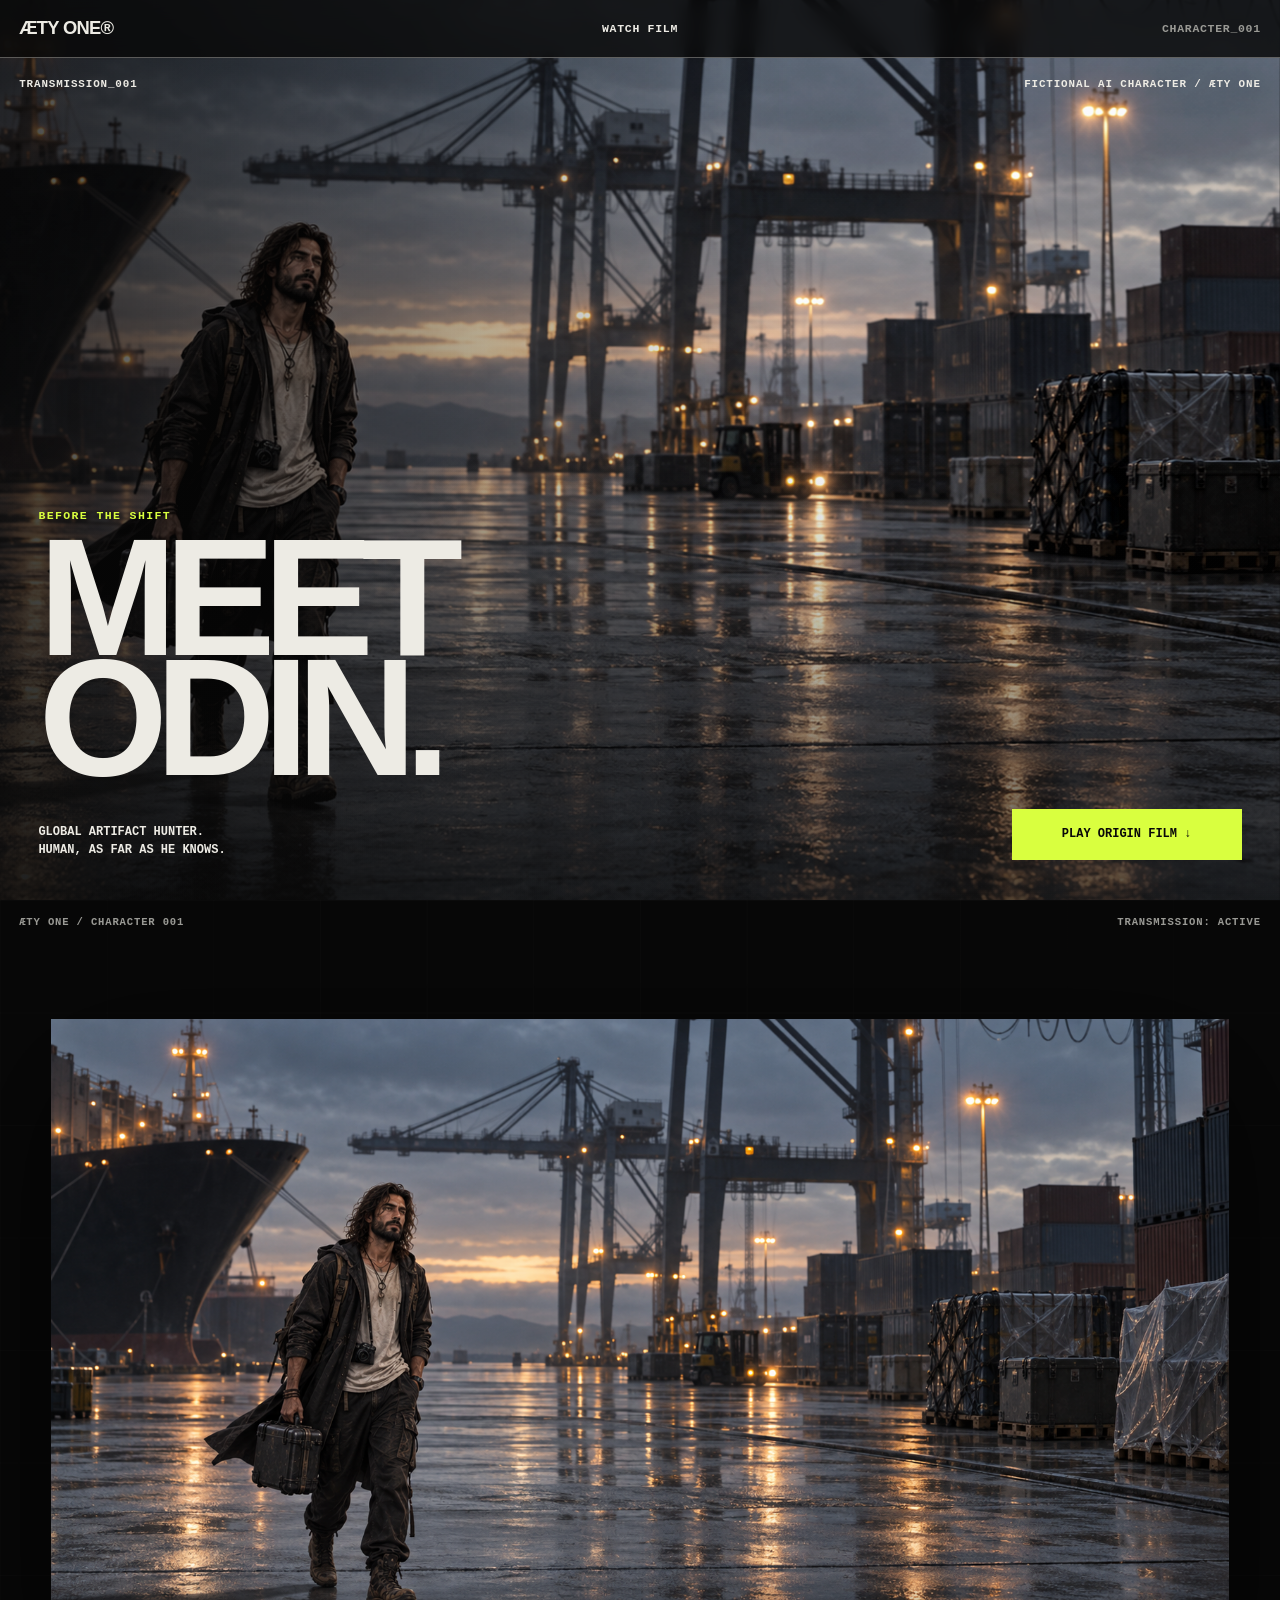
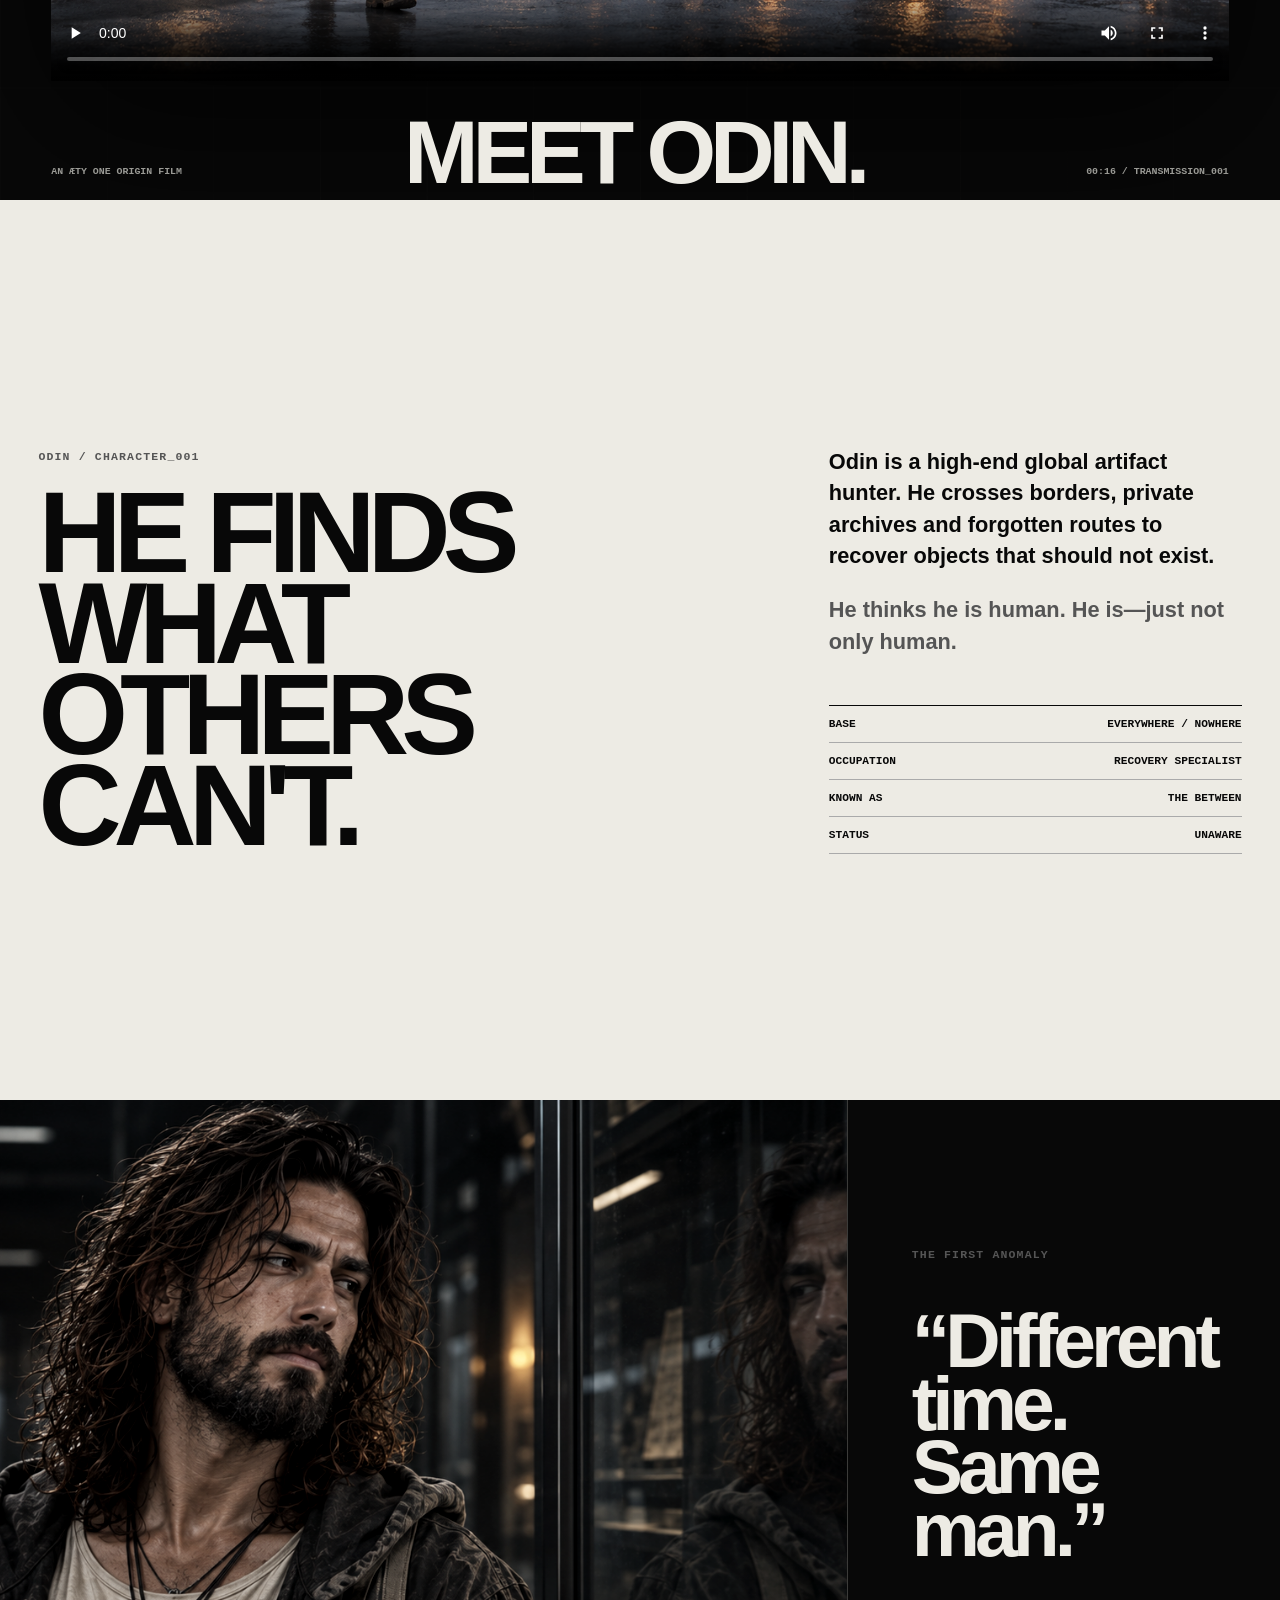
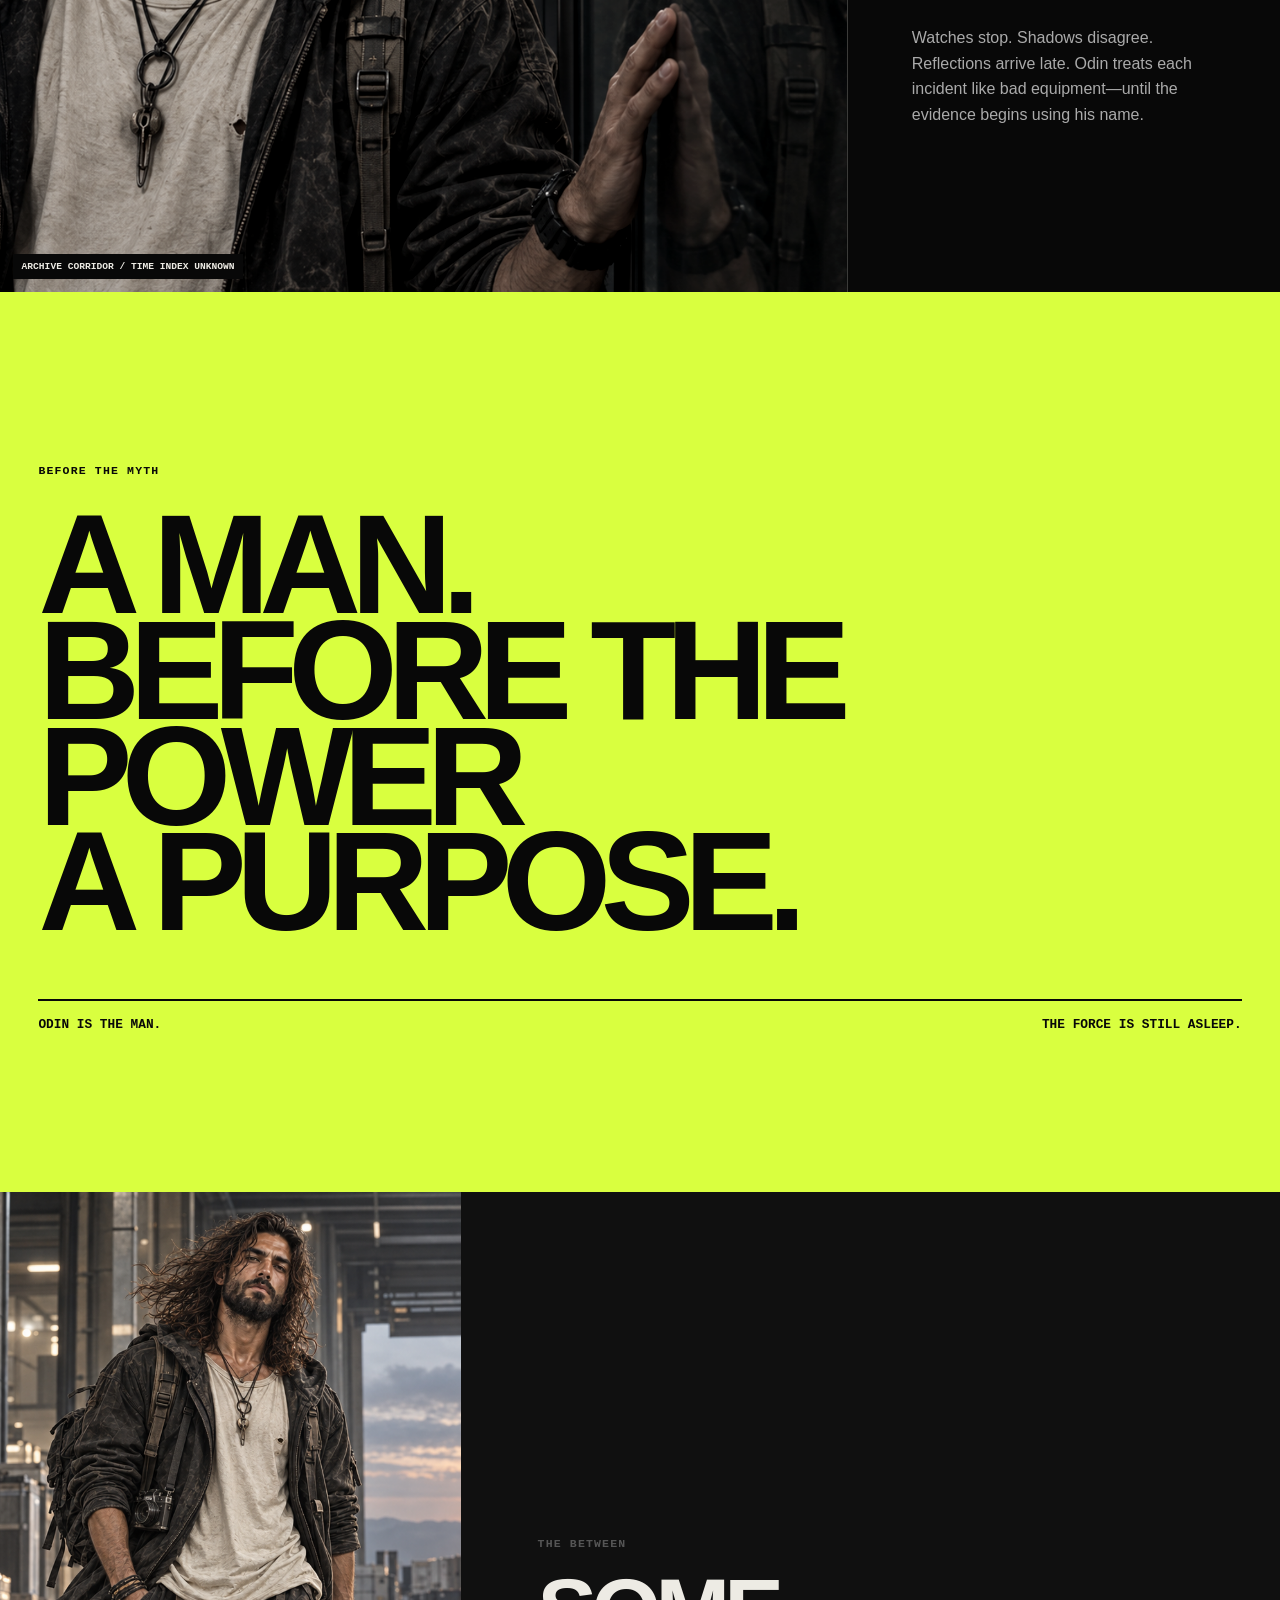
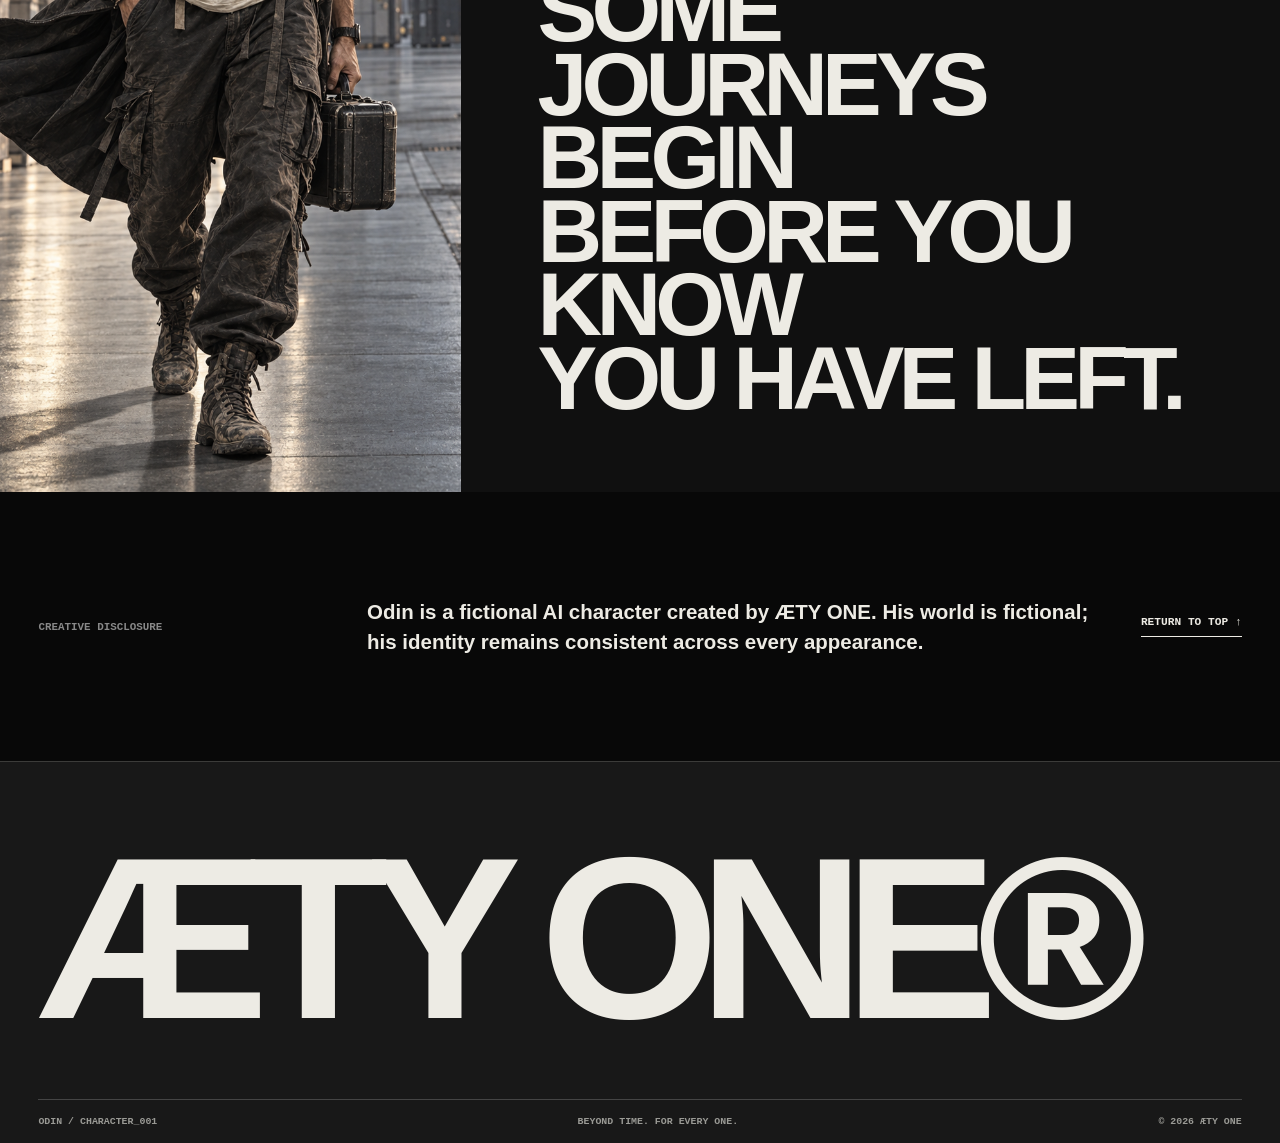
==== index.html @ 41b5fa23 "Launch standalone Meet Odin campaign" ====
<!doctype html>
<html lang="en">
  <head>
    <meta charset="UTF-8" />
    <meta name="viewport" content="width=device-width, initial-scale=1" />
    <meta name="theme-color" content="#080808" />
    <meta name="description" content="Meet Odin, the fictional AI character and global artifact hunter at the center of the ÆTY ONE universe." />
    <title>Meet Odin — ÆTY ONE</title>
    <link rel="icon" type="image/svg+xml" href="data:image/svg+xml,%3Csvg xmlns='http://www.w3.org/2000/svg' viewBox='0 0 64 64'%3E%3Crect width='64' height='64' fill='%23080808'/%3E%3Cpath d='M16 48 31 14l17 34h-7l-4-9H25l-3 9zm12-16h6l-3-8z' fill='%23d9ff3f'/%3E%3C/svg%3E" />
    <link rel="stylesheet" href="/styles.css" />
  </head>
  <body>
    <header class="nav">
      <a class="wordmark" href="#top">ÆTY ONE®</a>
      <a href="#film">WATCH FILM</a>
      <span>CHARACTER_001</span>
    </header>

    <main id="top">
      <section class="hero">
        <img src="/assets/meet-odin-port.png" alt="Odin crossing a rain-darkened international cargo port carrying an archival case" />
        <div class="shade"></div>
        <div class="hero-index"><span>TRANSMISSION_001</span><span>FICTIONAL AI CHARACTER / ÆTY ONE</span></div>
        <div class="hero-copy">
          <p>BEFORE THE SHIFT</p>
          <h1>MEET<br />ODIN.</h1>
          <div><span>GLOBAL ARTIFACT HUNTER.<br />HUMAN, AS FAR AS HE KNOWS.</span><a href="#film">PLAY ORIGIN FILM ↓</a></div>
        </div>
      </section>

      <section id="film" class="film">
        <div class="film-meta"><span>ÆTY ONE / CHARACTER 001</span><span>TRANSMISSION: ACTIVE</span></div>
        <video controls playsinline preload="metadata" poster="/assets/meet-odin-port.png" aria-label="Meet Odin — an ÆTY ONE origin film">
          <source src="/assets/meet-odin-film-v1.webm" type="video/webm" />
          Your browser does not support embedded video.
        </video>
        <div class="film-title"><p>AN ÆTY ONE ORIGIN FILM</p><h2>MEET ODIN.</h2><span>00:16 / TRANSMISSION_001</span></div>
      </section>

      <section class="intro pad">
        <div><p class="eyebrow">ODIN / CHARACTER_001</p><h2>HE FINDS<br />WHAT OTHERS<br />CAN'T.</h2></div>
        <div class="intro-copy">
          <p>Odin is a high-end global artifact hunter. He crosses borders, private archives and forgotten routes to recover objects that should not exist.</p>
          <p>He thinks he is human. He is—just not only human.</p>
          <dl>
            <div><dt>BASE</dt><dd>EVERYWHERE / NOWHERE</dd></div>
            <div><dt>OCCUPATION</dt><dd>RECOVERY SPECIALIST</dd></div>
            <div><dt>KNOWN AS</dt><dd>THE BETWEEN</dd></div>
            <div><dt>STATUS</dt><dd>UNAWARE</dd></div>
          </dl>
        </div>
      </section>

      <section class="split">
        <figure><img src="/assets/meet-odin-reflection.png" alt="Odin facing a reflection that appears fractionally out of sync" /><figcaption>ARCHIVE CORRIDOR / TIME INDEX UNKNOWN</figcaption></figure>
        <div class="split-copy"><p class="eyebrow">THE FIRST ANOMALY</p><blockquote>“Different time.<br />Same man.”</blockquote><p>Watches stop. Shadows disagree. Reflections arrive late. Odin treats each incident like bad equipment—until the evidence begins using his name.</p></div>
      </section>

      <section class="statement pad">
        <p>BEFORE THE MYTH</p>
        <h2>A MAN.<br />BEFORE THE POWER<br />A PURPOSE.</h2>
        <div><span>ODIN IS THE MAN.</span><span>THE FORCE IS STILL ASLEEP.</span></div>
      </section>

      <section class="portrait">
        <img src="/assets/odin-key-visual.png" alt="Odin walking through an archival terminal in a weathered technical outfit" />
        <div><p class="eyebrow">THE BETWEEN</p><h2>SOME JOURNEYS BEGIN<br />BEFORE YOU KNOW<br />YOU HAVE LEFT.</h2></div>
      </section>

      <section class="disclosure pad"><span>CREATIVE DISCLOSURE</span><p>Odin is a fictional AI character created by ÆTY ONE. His world is fictional; his identity remains consistent across every appearance.</p><a href="#top">RETURN TO TOP ↑</a></section>
    </main>

    <footer class="pad"><h2>ÆTY ONE®</h2><div><span>ODIN / CHARACTER_001</span><span>BEYOND TIME. FOR EVERY ONE.</span><span>© 2026 ÆTY ONE</span></div></footer>
  </body>
</html>
---- styles.css ----
:root { color-scheme: dark; --black:#080808; --white:#edebe4; --lime:#d9ff3f; --line:#3b3b39; --muted:#9a9a95; }
* { box-sizing:border-box; }
html { scroll-behavior:smooth; background:var(--black); }
body { margin:0; background:var(--black); color:var(--white); font-family:Arial,Helvetica,sans-serif; overflow-x:hidden; }
a { color:inherit; text-decoration:none; }
img, video { display:block; }
::selection { background:var(--lime); color:var(--black); }
.pad { padding-left:clamp(1rem,3vw,3rem); padding-right:clamp(1rem,3vw,3rem); }
.nav { position:fixed; z-index:20; top:0; left:0; right:0; height:58px; display:grid; grid-template-columns:1fr auto 1fr; align-items:center; padding:0 1.2rem; border-bottom:1px solid rgba(237,235,228,.35); background:rgba(8,8,8,.82); backdrop-filter:blur(10px); font:700 .72rem/1 monospace; letter-spacing:.06em; }
.nav .wordmark { font:900 1.15rem/1 Arial Narrow,Arial,sans-serif; letter-spacing:-.04em; }
.nav span { justify-self:end; color:var(--muted); }
.hero { position:relative; height:100svh; min-height:680px; overflow:hidden; background:#111; }
.hero > img { width:100%; height:100%; object-fit:cover; filter:saturate(.72) contrast(1.08); animation:reveal 1.1s cubic-bezier(.2,.7,.2,1) both; }
.shade { position:absolute; inset:0; background:linear-gradient(90deg,rgba(8,8,8,.74),rgba(8,8,8,.02) 62%),linear-gradient(0deg,rgba(8,8,8,.67),transparent 50%); }
.hero-index { position:absolute; top:78px; left:1.2rem; right:1.2rem; display:flex; justify-content:space-between; font:700 .68rem monospace; letter-spacing:.08em; }
.hero-copy { position:absolute; left:clamp(1rem,3vw,3rem); right:clamp(1rem,3vw,3rem); bottom:2.5rem; }
.hero-copy > p { margin:0 0 1rem; color:var(--lime); font:800 .72rem monospace; letter-spacing:.12em; }
.hero h1 { margin:0; font:900 clamp(5rem,13vw,13rem)/.72 Arial Narrow,Impact,sans-serif; letter-spacing:-.075em; }
.hero-copy > div { display:flex; justify-content:space-between; align-items:end; margin-top:2rem; font:700 .75rem/1.55 monospace; }
.hero-copy a { min-width:230px; padding:1rem; background:var(--lime); color:var(--black); text-align:center; }
.film { position:relative; min-height:100svh; display:grid; place-items:center; padding:clamp(4rem,8vw,8rem) clamp(1rem,4vw,4rem); overflow:hidden; }
.film:before { content:''; position:absolute; inset:0; opacity:.18; background-image:linear-gradient(rgba(237,235,228,.1) 1px,transparent 1px),linear-gradient(90deg,rgba(237,235,228,.08) 1px,transparent 1px); background-size:8.333% 12.5%; }
.film video { position:relative; z-index:1; width:min(100%,1500px); aspect-ratio:16/9; object-fit:cover; background:#111; box-shadow:0 2.5rem 9rem rgba(0,0,0,.74); }
.film-meta { position:absolute; z-index:2; top:1rem; left:1.2rem; right:1.2rem; display:flex; justify-content:space-between; color:var(--muted); font:700 .66rem monospace; letter-spacing:.08em; }
.film-title { position:absolute; z-index:2; left:clamp(1rem,4vw,4rem); right:clamp(1rem,4vw,4rem); bottom:1rem; display:grid; grid-template-columns:auto 1fr auto; align-items:end; pointer-events:none; }
.film-title p,.film-title span { margin:0 0 .45rem; color:var(--muted); font:700 .62rem monospace; }
.film-title h2 { margin:0; justify-self:center; font:900 clamp(3rem,7vw,8rem)/.72 Arial Narrow,Impact,sans-serif; letter-spacing:-.07em; }
.eyebrow { margin:0 0 1.5rem; color:#555; font:700 .72rem monospace; letter-spacing:.1em; }
.intro { min-height:100svh; display:grid; grid-template-columns:1.25fr .75fr; gap:clamp(3rem,8vw,9rem); align-items:center; padding-top:7rem; padding-bottom:7rem; background:var(--white); color:var(--black); }
.intro h2 { margin:0; font:900 clamp(4rem,9vw,10rem)/.79 Arial Narrow,Impact,sans-serif; letter-spacing:-.07em; }
.intro-copy > p { margin:0 0 1.4rem; font:700 clamp(1.1rem,1.7vw,1.55rem)/1.45 Arial,sans-serif; }
.intro-copy > p:nth-child(2) { color:#555; }
.intro dl { margin:3rem 0 0; border-top:1px solid var(--black); }
.intro dl div { display:grid; grid-template-columns:.7fr 1fr; padding:.75rem 0; border-bottom:1px solid #aaa; font:700 .7rem monospace; }
.intro dd { margin:0; text-align:right; }
.split { min-height:88svh; display:grid; grid-template-columns:1.45fr .55fr; }
.split figure { position:relative; min-height:680px; margin:0; overflow:hidden; }
.split img { width:100%; height:100%; object-fit:cover; filter:saturate(.68) contrast(1.08); }
.split figcaption { position:absolute; left:.8rem; bottom:.8rem; padding:.45rem .55rem; background:var(--black); font:700 .6rem monospace; }
.split-copy { display:flex; flex-direction:column; justify-content:center; padding:clamp(2rem,5vw,5rem); border-left:1px solid var(--line); }
.split-copy blockquote { margin:1.5rem 0 3rem; font:900 clamp(3.5rem,6vw,7rem)/.82 Arial Narrow,Impact,sans-serif; letter-spacing:-.065em; }
.split-copy > p:last-child { max-width:28rem; color:#aaa; font-size:1rem; line-height:1.6; }
.statement { min-height:100svh; display:flex; flex-direction:column; justify-content:center; padding-top:6rem; padding-bottom:6rem; background:var(--lime); color:var(--black); }
.statement > p { font:800 .72rem monospace; letter-spacing:.1em; }
.statement h2 { margin:1.5rem 0 4rem; font:900 clamp(4.5rem,11vw,12rem)/.75 Arial Narrow,Impact,sans-serif; letter-spacing:-.075em; }
.statement > div { display:flex; justify-content:space-between; padding-top:1rem; border-top:2px solid var(--black); font:800 .8rem monospace; }
.portrait { position:relative; min-height:100svh; display:grid; grid-template-columns:.72fr 1.28fr; overflow:hidden; background:#101010; }
.portrait img { width:100%; height:100svh; object-fit:cover; object-position:center top; }
.portrait > div { align-self:end; padding:clamp(2rem,6vw,7rem); }
.portrait h2 { margin:0; font:900 clamp(3rem,7vw,8rem)/.82 Arial Narrow,Impact,sans-serif; letter-spacing:-.065em; }
.disclosure { min-height:270px; display:grid; grid-template-columns:.6fr 1.5fr auto; gap:2rem; align-items:center; border-bottom:1px solid var(--line); }
.disclosure > span { color:#888; font:700 .68rem monospace; }
.disclosure p { max-width:48rem; font:700 clamp(1rem,1.6vw,1.35rem)/1.45 Arial,sans-serif; }
.disclosure a { padding-bottom:.45rem; border-bottom:1px solid var(--white); font:700 .7rem monospace; }
footer { padding-top:6rem; background:#181818; }
footer h2 { margin:0 0 5rem; font:900 clamp(5rem,18vw,19rem)/.7 Arial Narrow,Impact,sans-serif; letter-spacing:-.09em; }
footer > div { display:flex; justify-content:space-between; padding:1rem 0; border-top:1px solid #444; color:var(--muted); font:600 .62rem monospace; }
@keyframes reveal { from { opacity:0; transform:scale(1.04); filter:grayscale(1) contrast(1.3); } }
@media (max-width:820px) {
  .nav { grid-template-columns:1fr auto; }
  .nav > span { display:none; }
  .hero > img { object-position:36% center; }
  .hero-index span:last-child { display:none; }
  .hero h1 { font-size:22vw; }
  .hero-copy > div { display:grid; gap:1.5rem; }
  .hero-copy a { width:100%; }
  .film { min-height:auto; padding:4rem 0 6rem; }
  .film video { width:100%; }
  .film-title { bottom:1.2rem; grid-template-columns:1fr auto; }
  .film-title p { display:none; }
  .film-title h2 { justify-self:start; font-size:12vw; }
  .intro { grid-template-columns:1fr; gap:4rem; min-height:auto; }
  .intro h2 { font-size:17vw; }
  .split { grid-template-columns:1fr; }
  .split figure { min-height:58svh; }
  .split img { object-position:58% center; }
  .split-copy { min-height:72svh; border-left:0; border-top:1px solid var(--line); }
  .split-copy blockquote { font-size:15vw; }
  .statement { min-height:86svh; }
  .statement h2 { font-size:17vw; }
  .statement > div { display:grid; gap:.8rem; }
  .portrait { grid-template-columns:1fr; }
  .portrait img { height:72svh; }
  .portrait > div { min-height:58svh; display:flex; flex-direction:column; justify-content:center; }
  .portrait h2 { font-size:14vw; }
  .disclosure { grid-template-columns:1fr; gap:1rem; padding-top:4rem; padding-bottom:4rem; }
  footer h2 { font-size:25vw; }
  footer > div { display:grid; gap:.6rem; }
}
@media (prefers-reduced-motion:reduce) { html { scroll-behavior:auto; } * { animation-duration:.01ms!important; } }
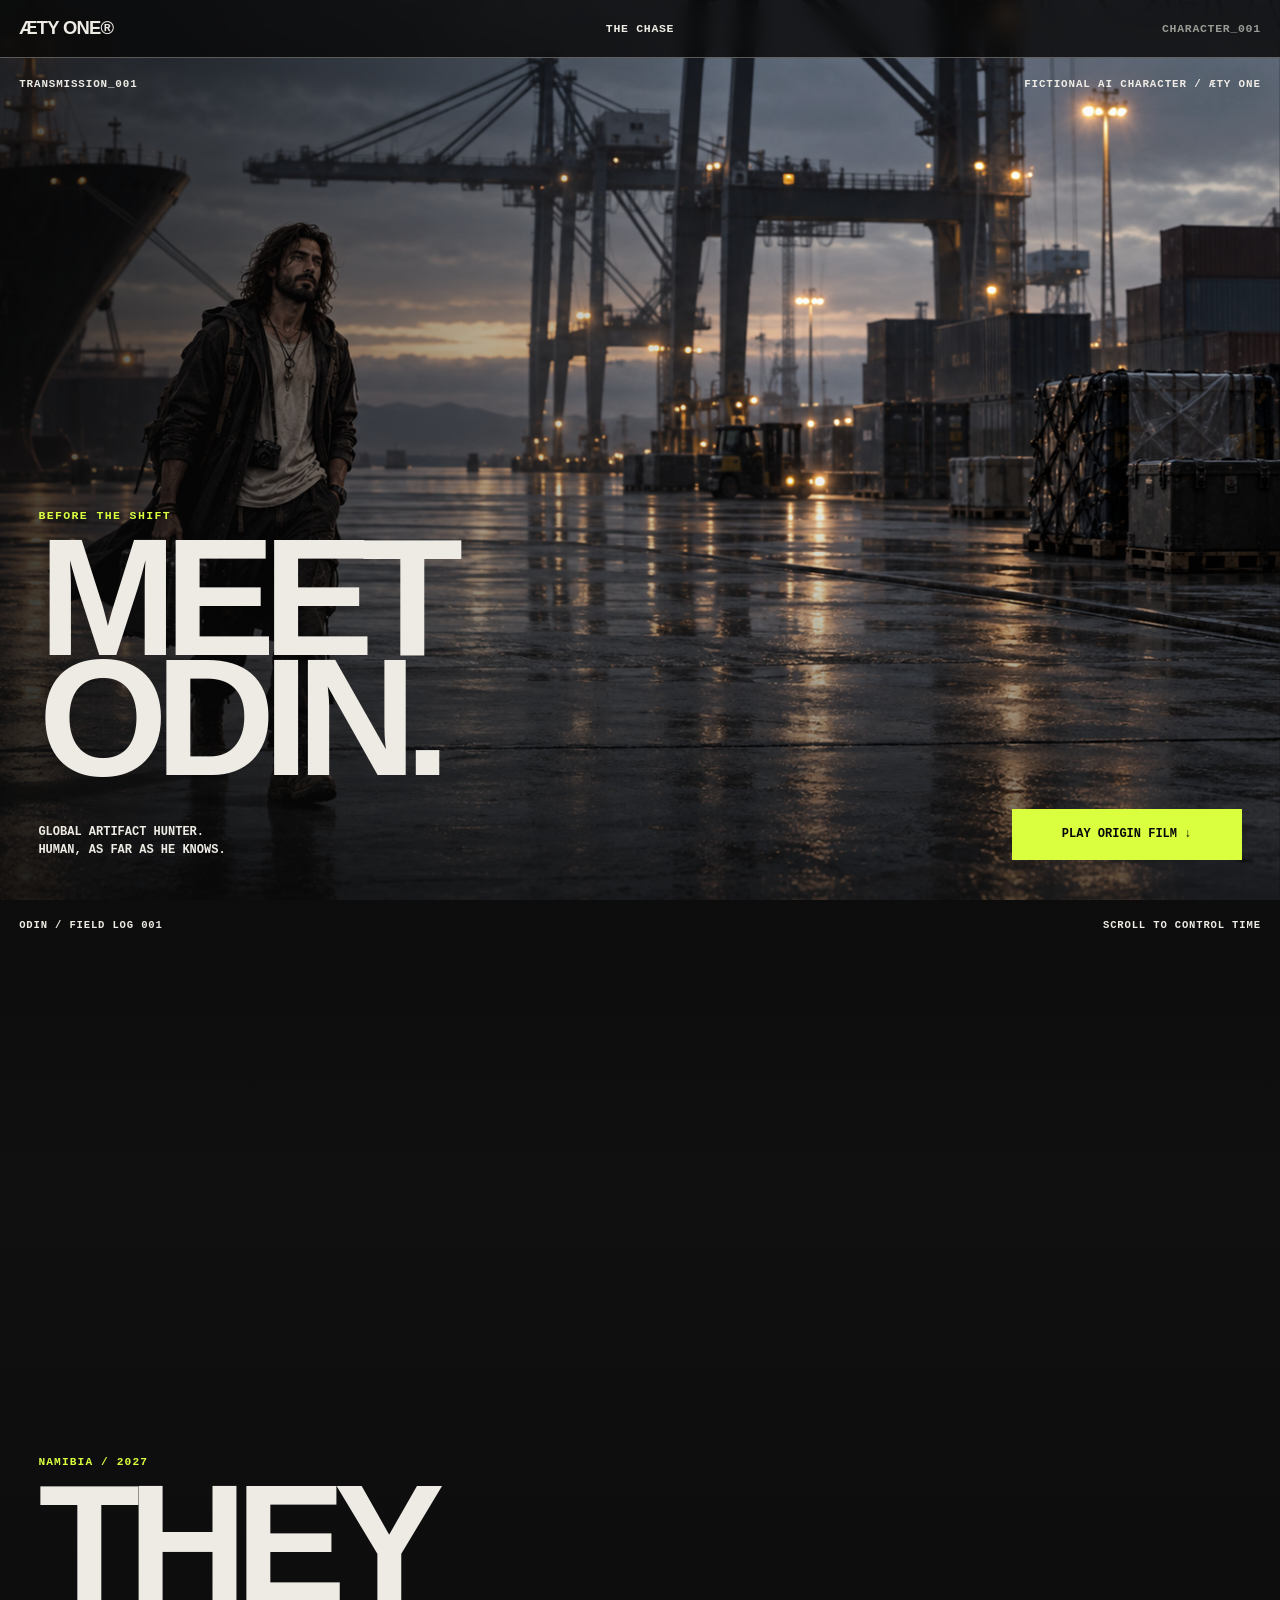
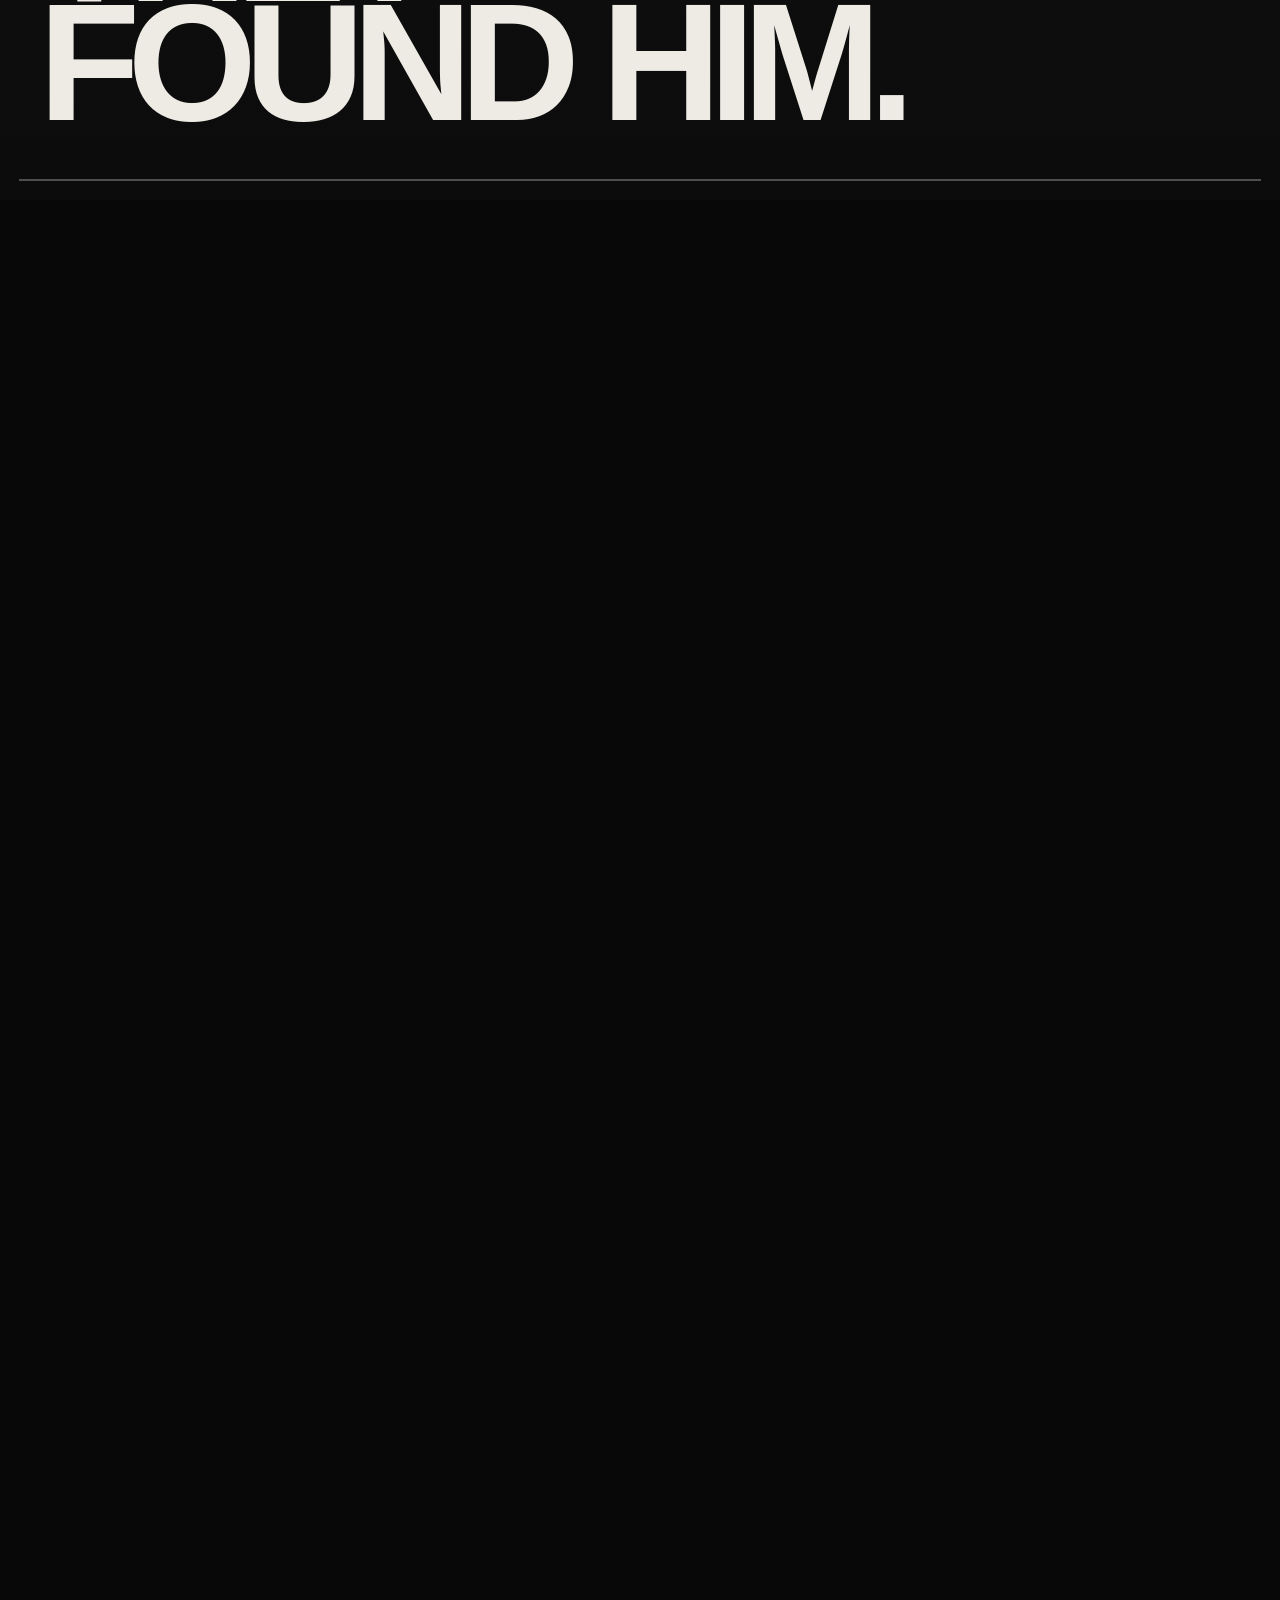
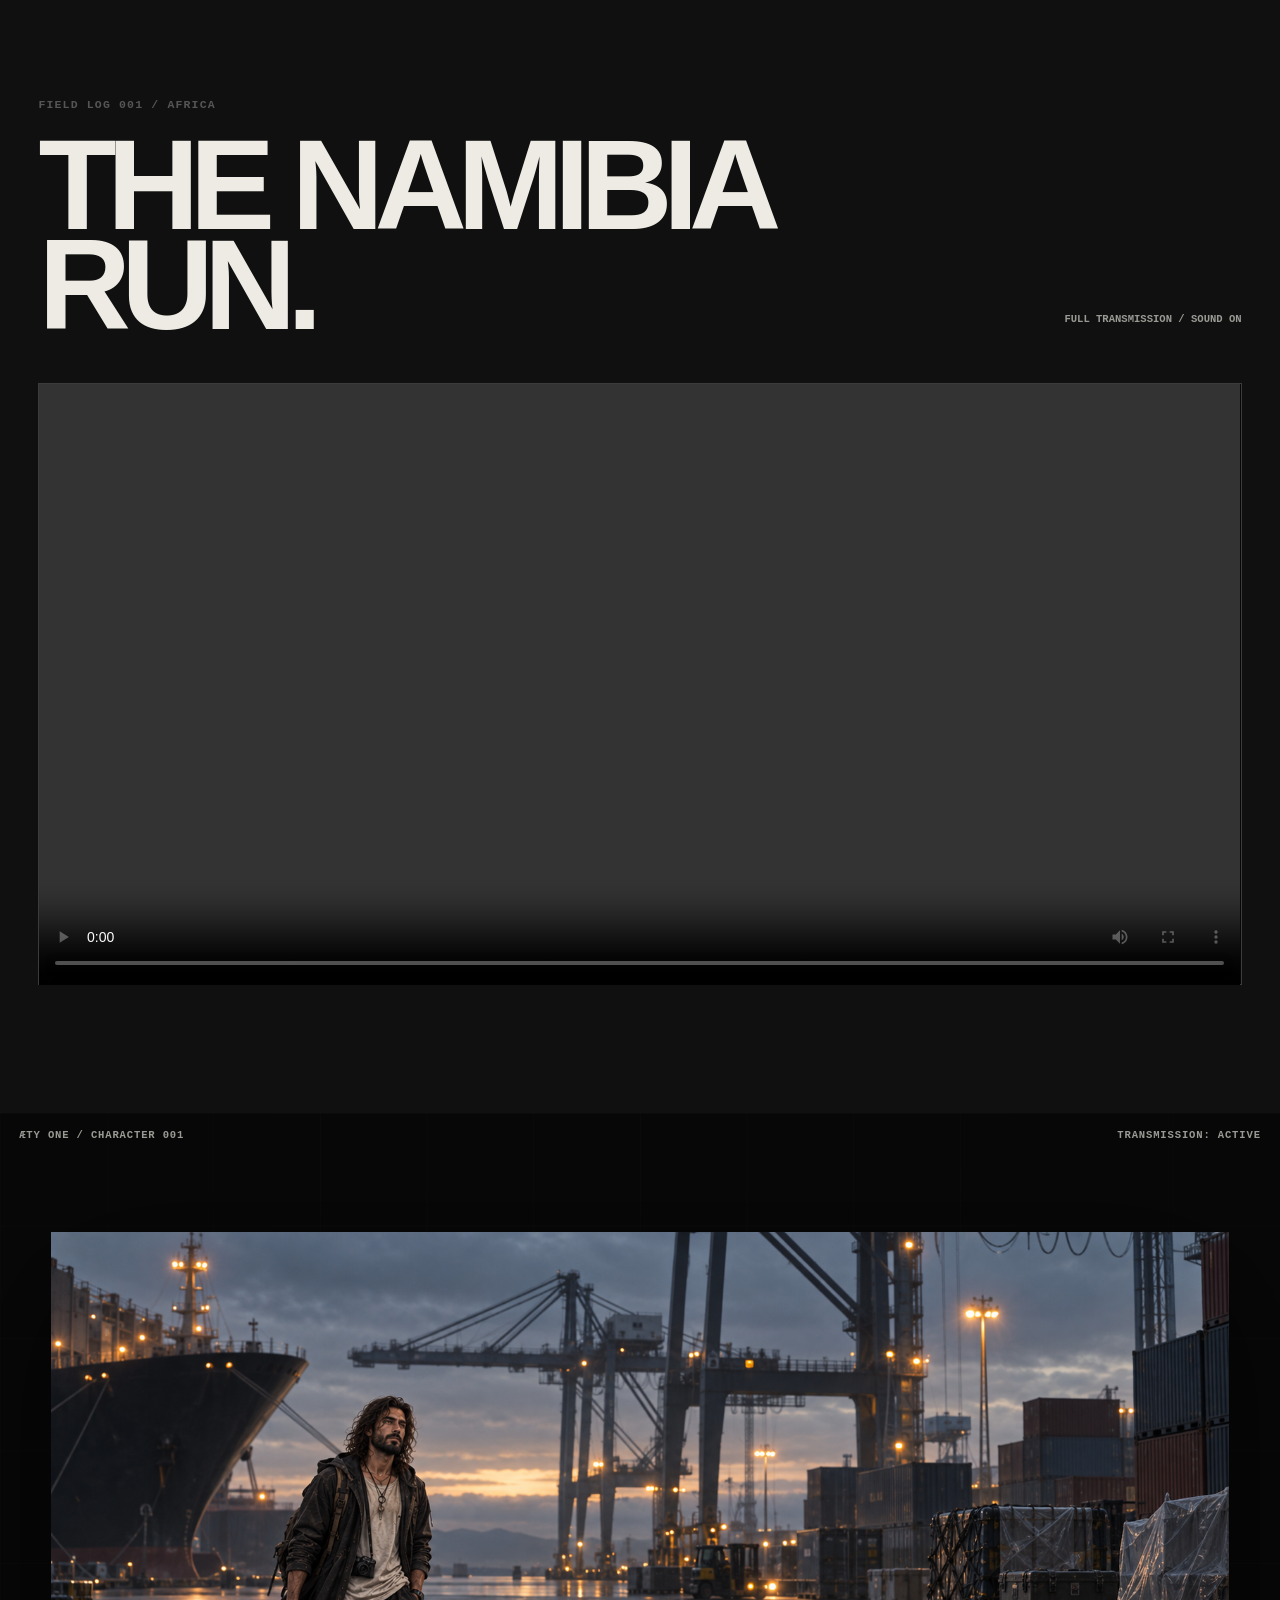
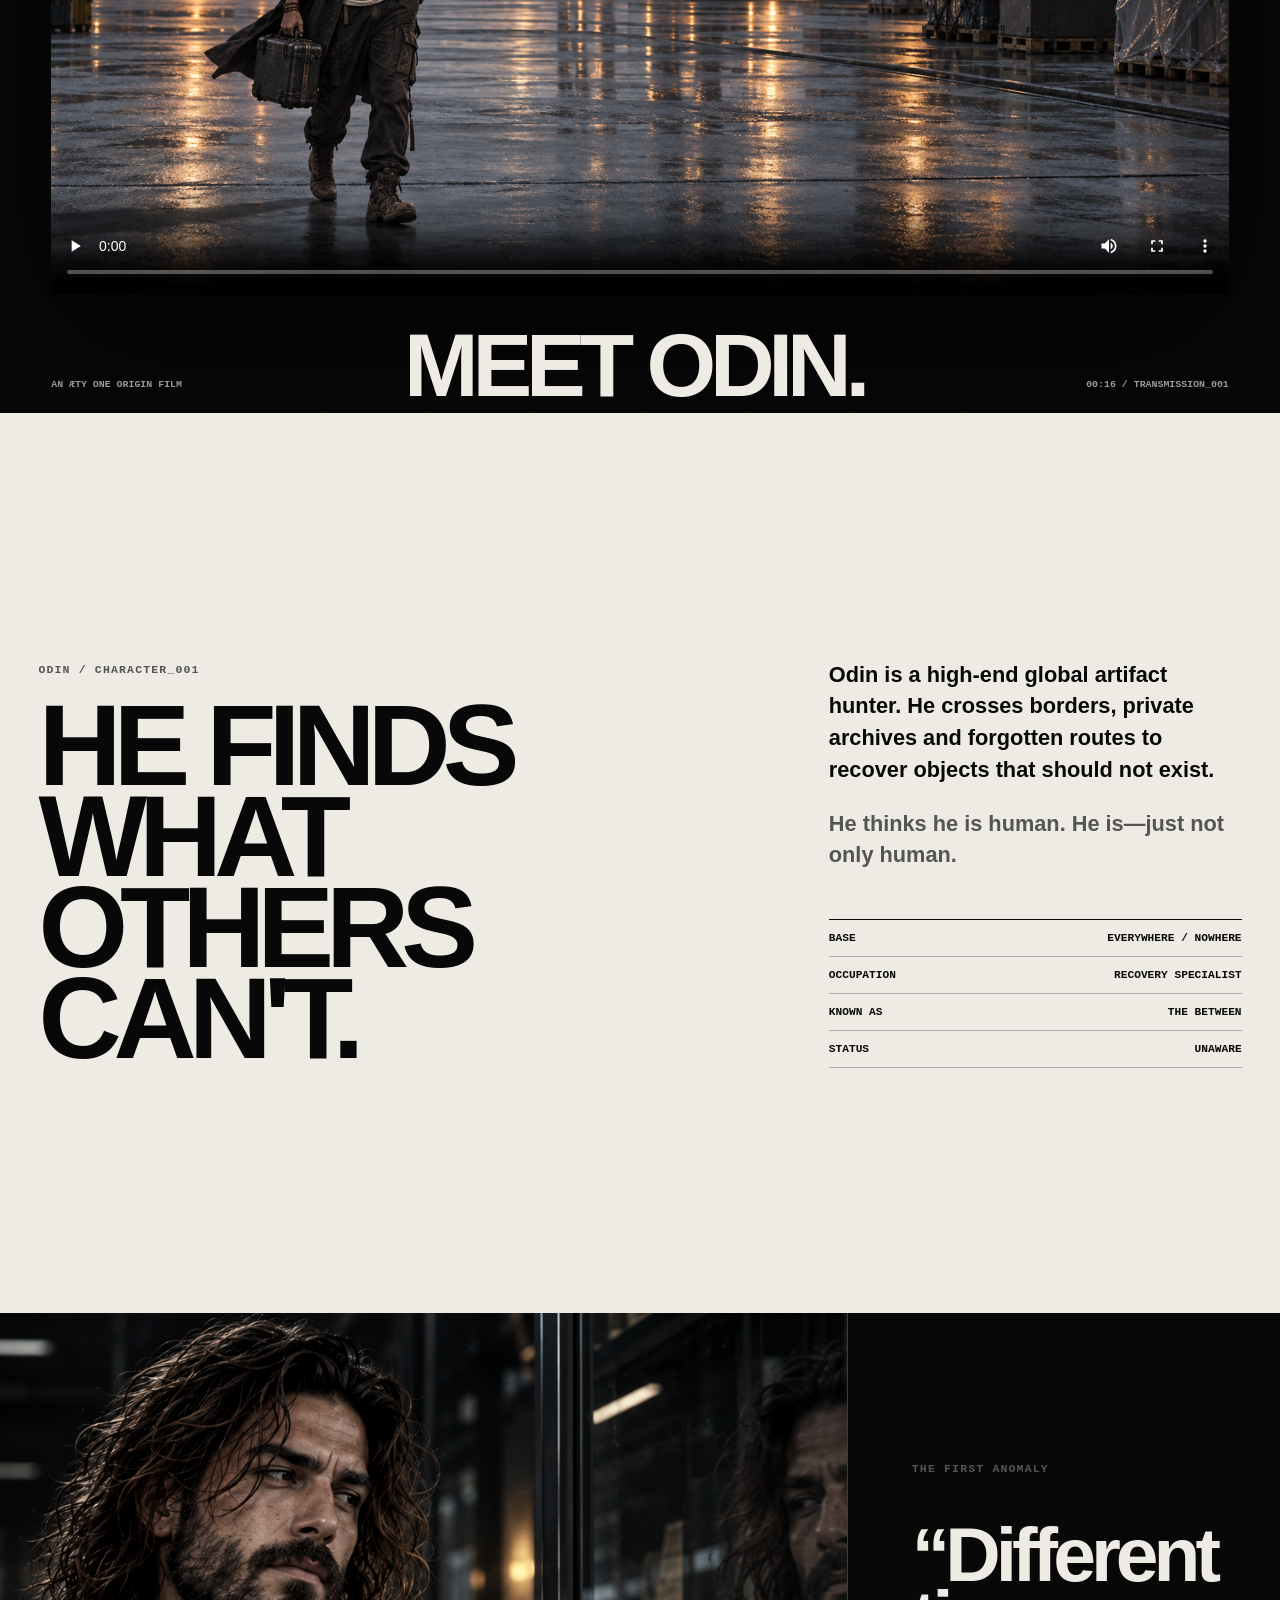
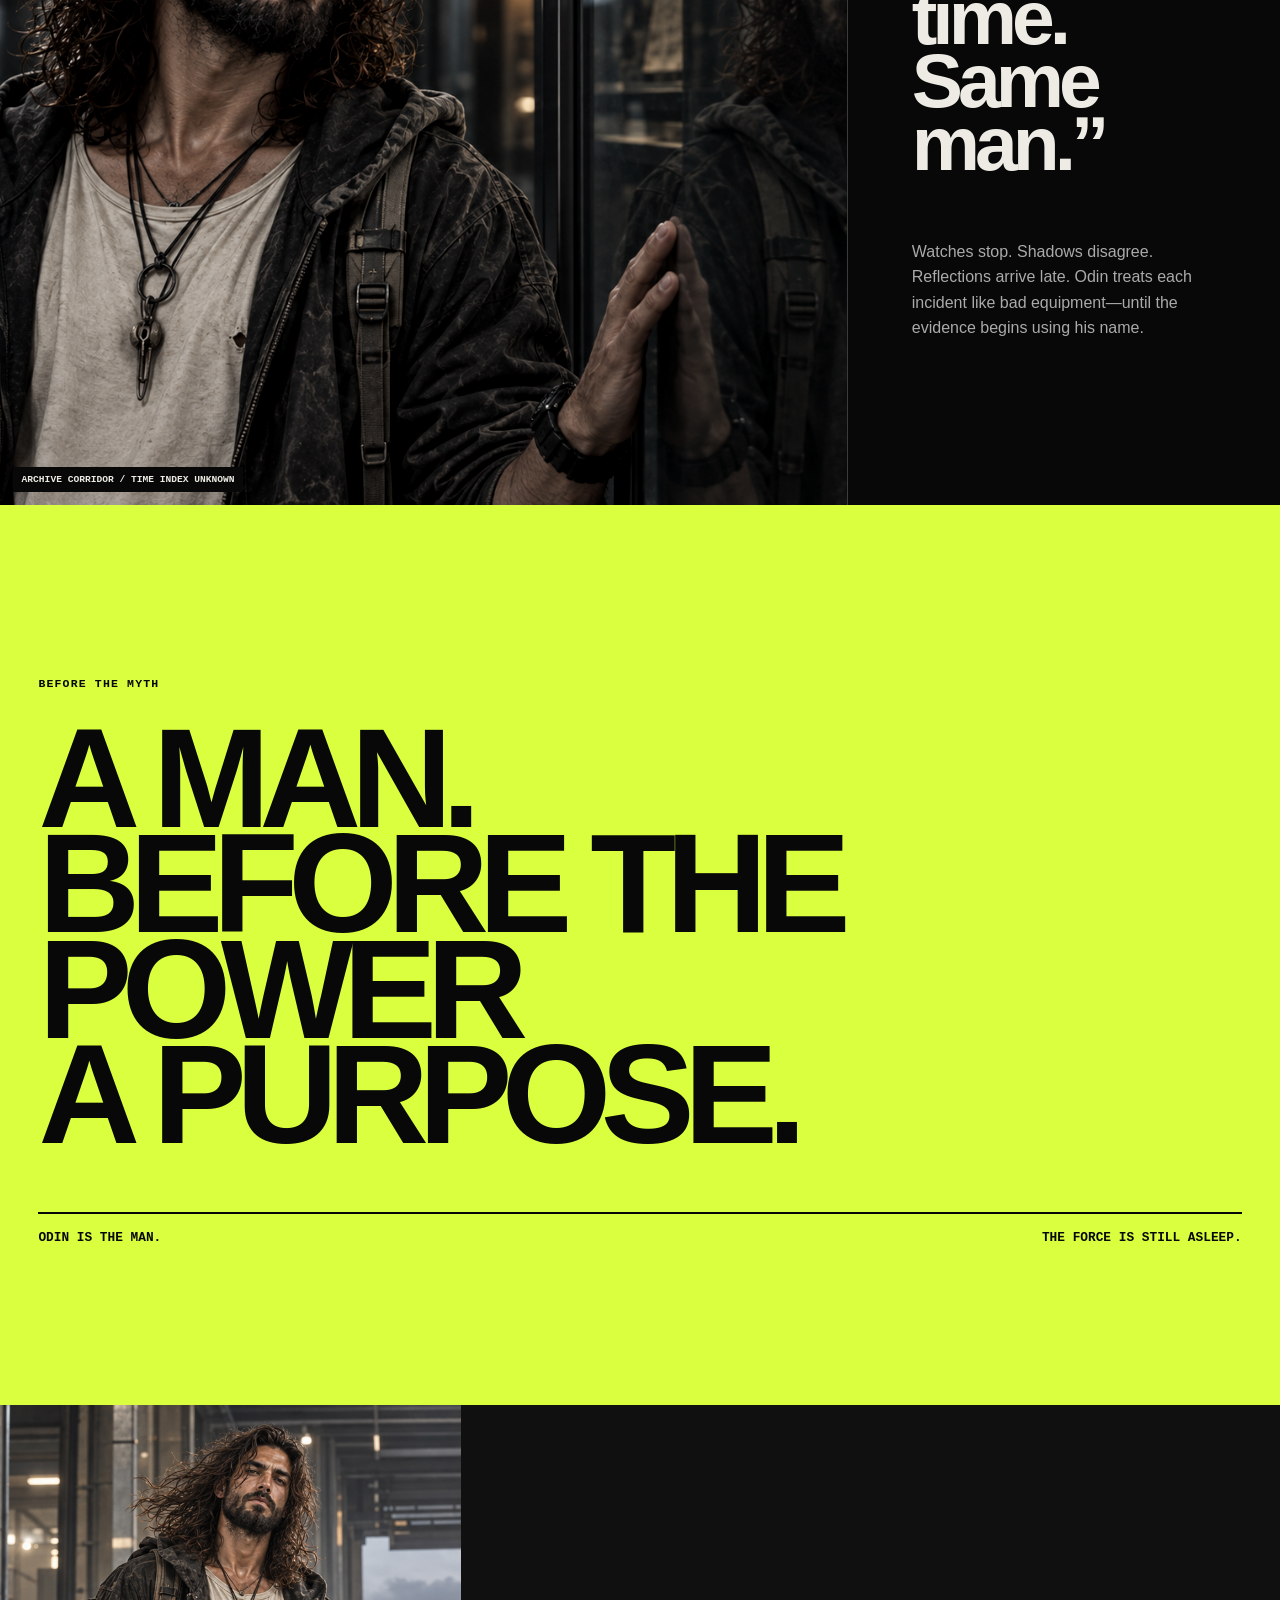
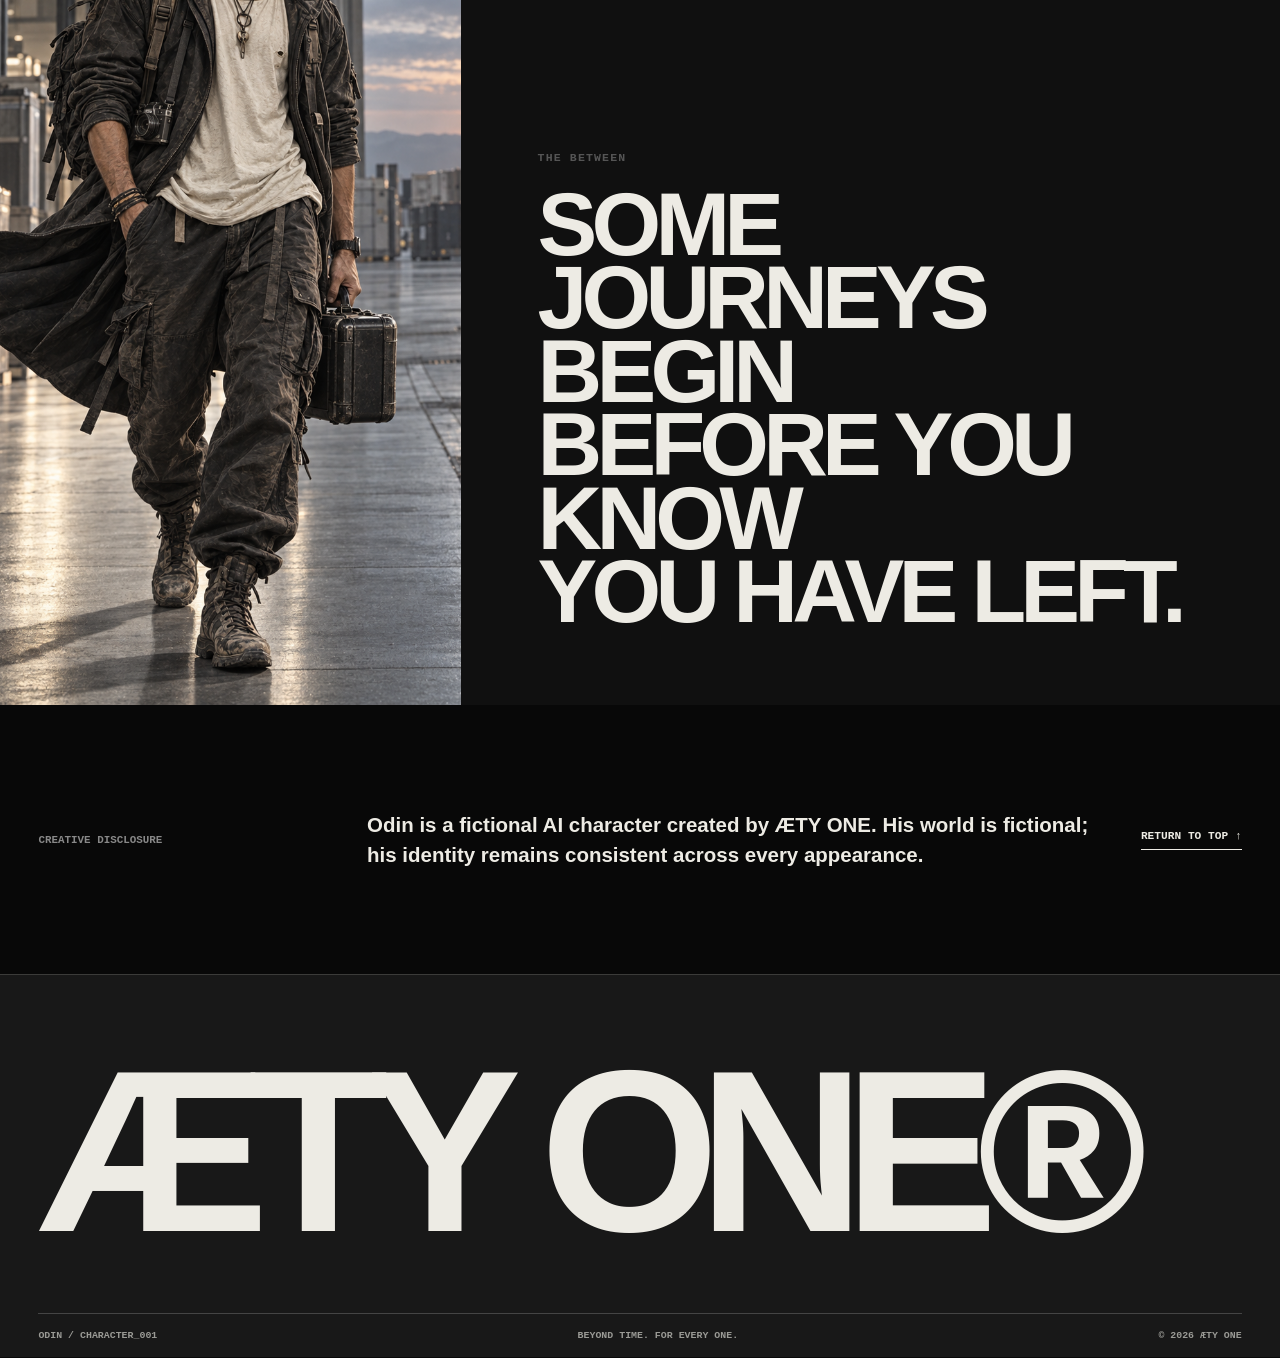
==== commit 5a165ba2: "Add scroll-driven Odin chase film" ====
--- a/index.html
+++ b/index.html
@@ -8,11 +8,12 @@
     <title>Meet Odin — ÆTY ONE</title>
     <link rel="icon" type="image/svg+xml" href="data:image/svg+xml,%3Csvg xmlns='http://www.w3.org/2000/svg' viewBox='0 0 64 64'%3E%3Crect width='64' height='64' fill='%23080808'/%3E%3Cpath d='M16 48 31 14l17 34h-7l-4-9H25l-3 9zm12-16h6l-3-8z' fill='%23d9ff3f'/%3E%3C/svg%3E" />
     <link rel="stylesheet" href="/styles.css" />
+    <script src="/script.js" defer></script>
   </head>
   <body>
     <header class="nav">
       <a class="wordmark" href="#top">ÆTY ONE®</a>
-      <a href="#film">WATCH FILM</a>
+      <a href="#chase">THE CHASE</a>
       <span>CHARACTER_001</span>
     </header>
 
@@ -26,6 +27,29 @@
           <h1>MEET<br />ODIN.</h1>
           <div><span>GLOBAL ARTIFACT HUNTER.<br />HUMAN, AS FAR AS HE KNOWS.</span><a href="#film">PLAY ORIGIN FILM ↓</a></div>
         </div>
+      </section>
+
+      <section id="chase" class="scroll-cinema" aria-label="Scroll-controlled preview of The Namibia Run">
+        <div class="scroll-cinema-sticky" data-phase="0">
+          <video id="scroll-film" muted playsinline preload="auto" aria-hidden="true">
+            <source src="/assets/odin-africa-chase.mp4" type="video/mp4" />
+          </video>
+          <div class="scroll-cinema-shade"></div>
+          <div class="scroll-cinema-top"><span>ODIN / FIELD LOG 001</span><span>SCROLL TO CONTROL TIME</span></div>
+          <div class="scroll-moment moment-0"><small>NAMIBIA / 2027</small><strong>THEY<br />FOUND HIM.</strong></div>
+          <div class="scroll-moment moment-1"><small>OBJECT: UNKNOWN</small><strong>WRONG<br />MAN.</strong></div>
+          <div class="scroll-moment moment-2"><small>VELOCITY: RISING</small><strong>WRONG<br />TIME.</strong></div>
+          <div class="scroll-moment moment-3"><small>TRANSMISSION 002</small><strong>ODIN.</strong></div>
+          <div class="scroll-progress"><i></i></div>
+        </div>
+      </section>
+
+      <section class="chase-player pad">
+        <header><div><p class="eyebrow">FIELD LOG 001 / AFRICA</p><h2>THE NAMIBIA RUN.</h2></div><span>FULL TRANSMISSION / SOUND ON</span></header>
+        <video controls playsinline preload="metadata" aria-label="Odin — The Namibia Run">
+          <source src="/assets/odin-africa-chase.mp4" type="video/mp4" />
+          Your browser does not support embedded video.
+        </video>
       </section>
 
       <section id="film" class="film">
--- a/styles.css
+++ b/styles.css
@@ -18,6 +18,22 @@
 .hero h1 { margin:0; font:900 clamp(5rem,13vw,13rem)/.72 Arial Narrow,Impact,sans-serif; letter-spacing:-.075em; }
 .hero-copy > div { display:flex; justify-content:space-between; align-items:end; margin-top:2rem; font:700 .75rem/1.55 monospace; }
 .hero-copy a { min-width:230px; padding:1rem; background:var(--lime); color:var(--black); text-align:center; }
+.scroll-cinema { position:relative; height:430vh; background:#080808; }
+.scroll-cinema-sticky { position:sticky; top:0; height:100svh; overflow:hidden; background:#101010; }
+.scroll-cinema video { width:100%; height:100%; object-fit:cover; background:#101010; }
+.scroll-cinema-shade { position:absolute; inset:0; pointer-events:none; background:linear-gradient(180deg,rgba(8,8,8,.45),transparent 32%,rgba(8,8,8,.55)); }
+.scroll-cinema-top { position:absolute; top:1.2rem; left:1.2rem; right:1.2rem; display:flex; justify-content:space-between; font:700 .66rem monospace; letter-spacing:.08em; }
+.scroll-moment { position:absolute; left:clamp(1rem,3vw,3rem); bottom:clamp(3rem,6vw,6rem); opacity:0; transform:translateY(24px); transition:opacity .32s ease,transform .5s cubic-bezier(.2,.7,.2,1); pointer-events:none; }
+.scroll-moment small { display:block; margin-bottom:1rem; color:var(--lime); font:800 .7rem monospace; letter-spacing:.1em; }
+.scroll-moment strong { display:block; font:900 clamp(5rem,13vw,13rem)/.72 Arial Narrow,Impact,sans-serif; letter-spacing:-.075em; }
+.scroll-cinema-sticky[data-phase="0"] .moment-0,.scroll-cinema-sticky[data-phase="1"] .moment-1,.scroll-cinema-sticky[data-phase="2"] .moment-2,.scroll-cinema-sticky[data-phase="3"] .moment-3 { opacity:1; transform:none; }
+.scroll-progress { position:absolute; left:1.2rem; right:1.2rem; bottom:1.2rem; height:2px; background:rgba(237,235,228,.3); }
+.scroll-progress i { display:block; width:calc(var(--scroll-progress,0) * 100%); height:100%; background:var(--lime); }
+.chase-player { padding-top:8rem; padding-bottom:8rem; background:#101010; }
+.chase-player header { display:grid; grid-template-columns:1fr auto; align-items:end; gap:2rem; margin-bottom:3rem; }
+.chase-player h2 { margin:0; font:900 clamp(4rem,10vw,11rem)/.78 Arial Narrow,Impact,sans-serif; letter-spacing:-.075em; }
+.chase-player header > span { padding-bottom:.6rem; color:var(--muted); font:700 .66rem monospace; }
+.chase-player > video { width:100%; max-height:88svh; object-fit:contain; background:#080808; border:1px solid var(--line); }
 .film { position:relative; min-height:100svh; display:grid; place-items:center; padding:clamp(4rem,8vw,8rem) clamp(1rem,4vw,4rem); overflow:hidden; }
 .film:before { content:''; position:absolute; inset:0; opacity:.18; background-image:linear-gradient(rgba(237,235,228,.1) 1px,transparent 1px),linear-gradient(90deg,rgba(237,235,228,.08) 1px,transparent 1px); background-size:8.333% 12.5%; }
 .film video { position:relative; z-index:1; width:min(100%,1500px); aspect-ratio:16/9; object-fit:cover; background:#111; box-shadow:0 2.5rem 9rem rgba(0,0,0,.74); }
@@ -64,6 +80,13 @@
   .hero h1 { font-size:22vw; }
   .hero-copy > div { display:grid; gap:1.5rem; }
   .hero-copy a { width:100%; }
+  .scroll-cinema { height:360vh; }
+  .scroll-cinema video { object-fit:cover; }
+  .scroll-cinema-top span:last-child { display:none; }
+  .scroll-moment strong { font-size:22vw; }
+  .chase-player { padding-top:5rem; padding-bottom:5rem; }
+  .chase-player header { grid-template-columns:1fr; gap:.7rem; }
+  .chase-player h2 { font-size:17vw; }
   .film { min-height:auto; padding:4rem 0 6rem; }
   .film video { width:100%; }
   .film-title { bottom:1.2rem; grid-template-columns:1fr auto; }
@@ -87,4 +110,4 @@
   footer h2 { font-size:25vw; }
   footer > div { display:grid; gap:.6rem; }
 }
-@media (prefers-reduced-motion:reduce) { html { scroll-behavior:auto; } * { animation-duration:.01ms!important; } }
+@media (prefers-reduced-motion:reduce) { html { scroll-behavior:auto; } * { animation-duration:.01ms!important; } .scroll-cinema { height:100svh; } }
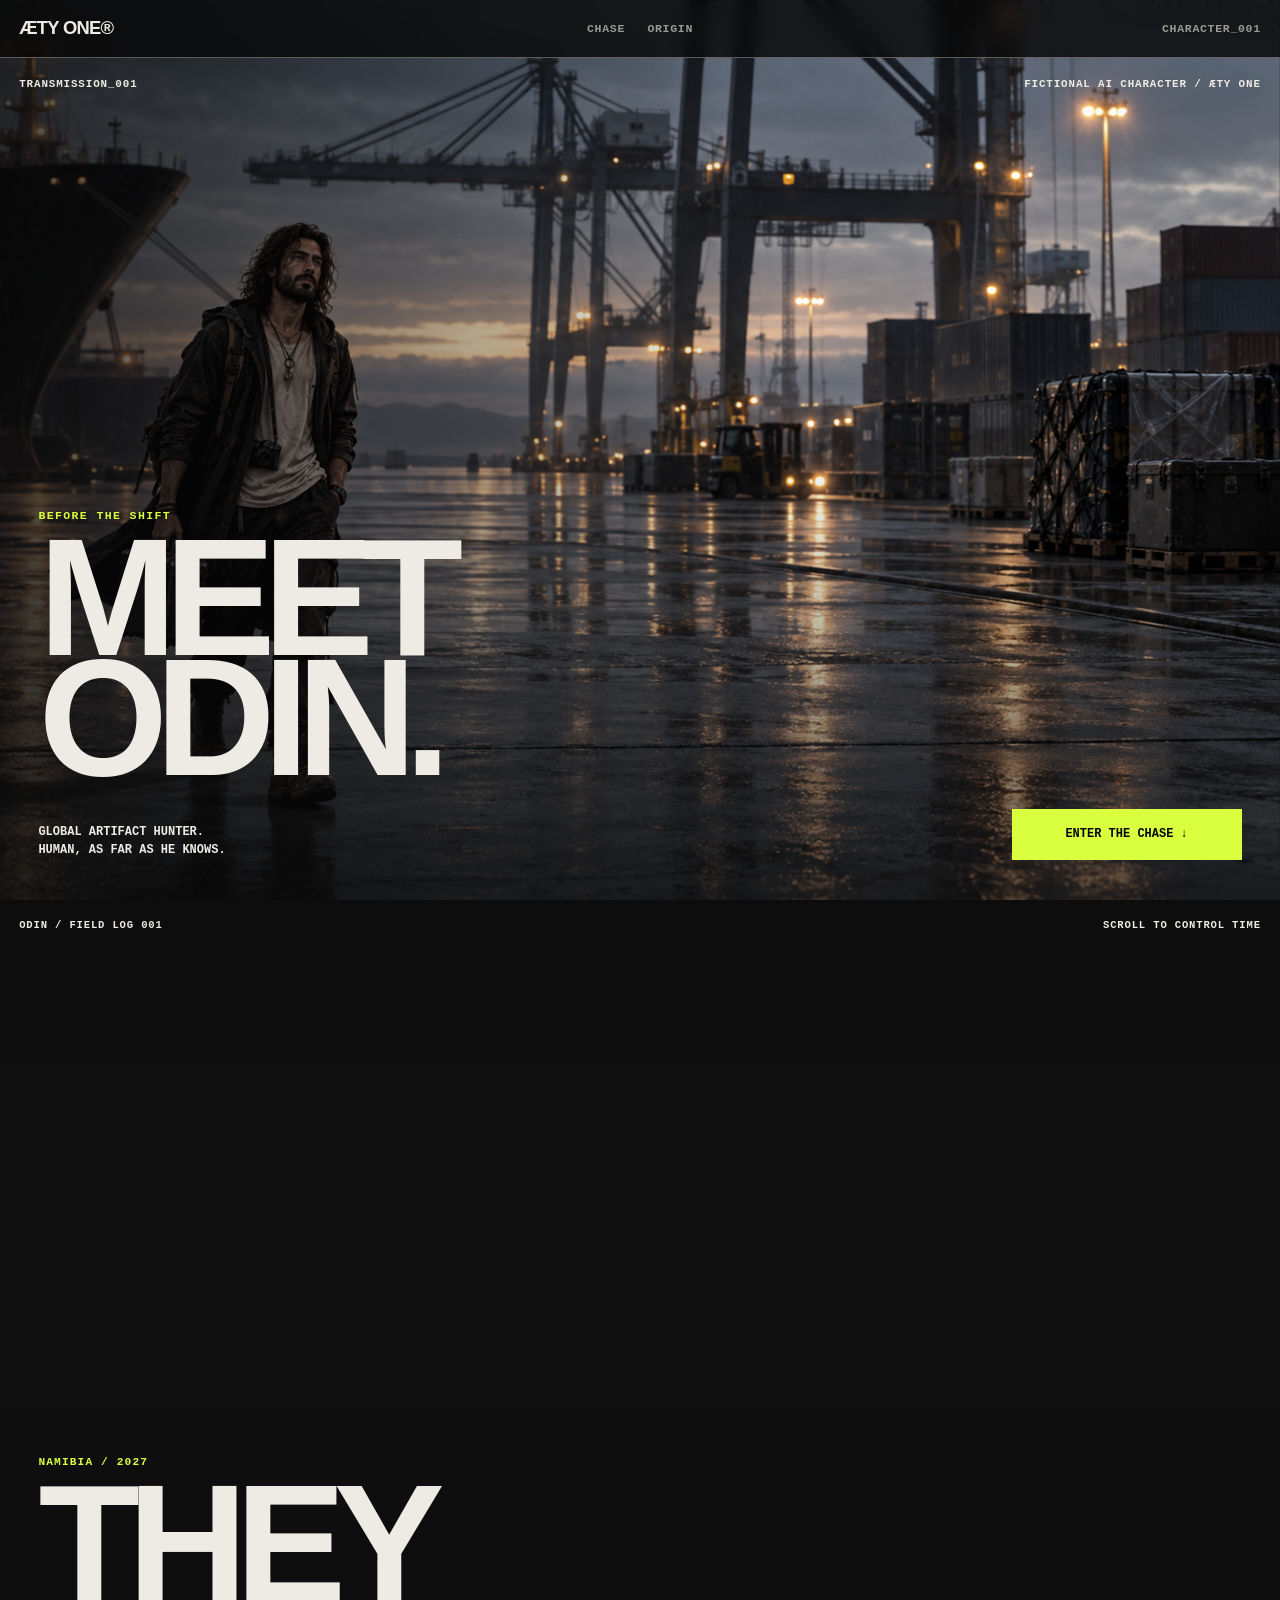
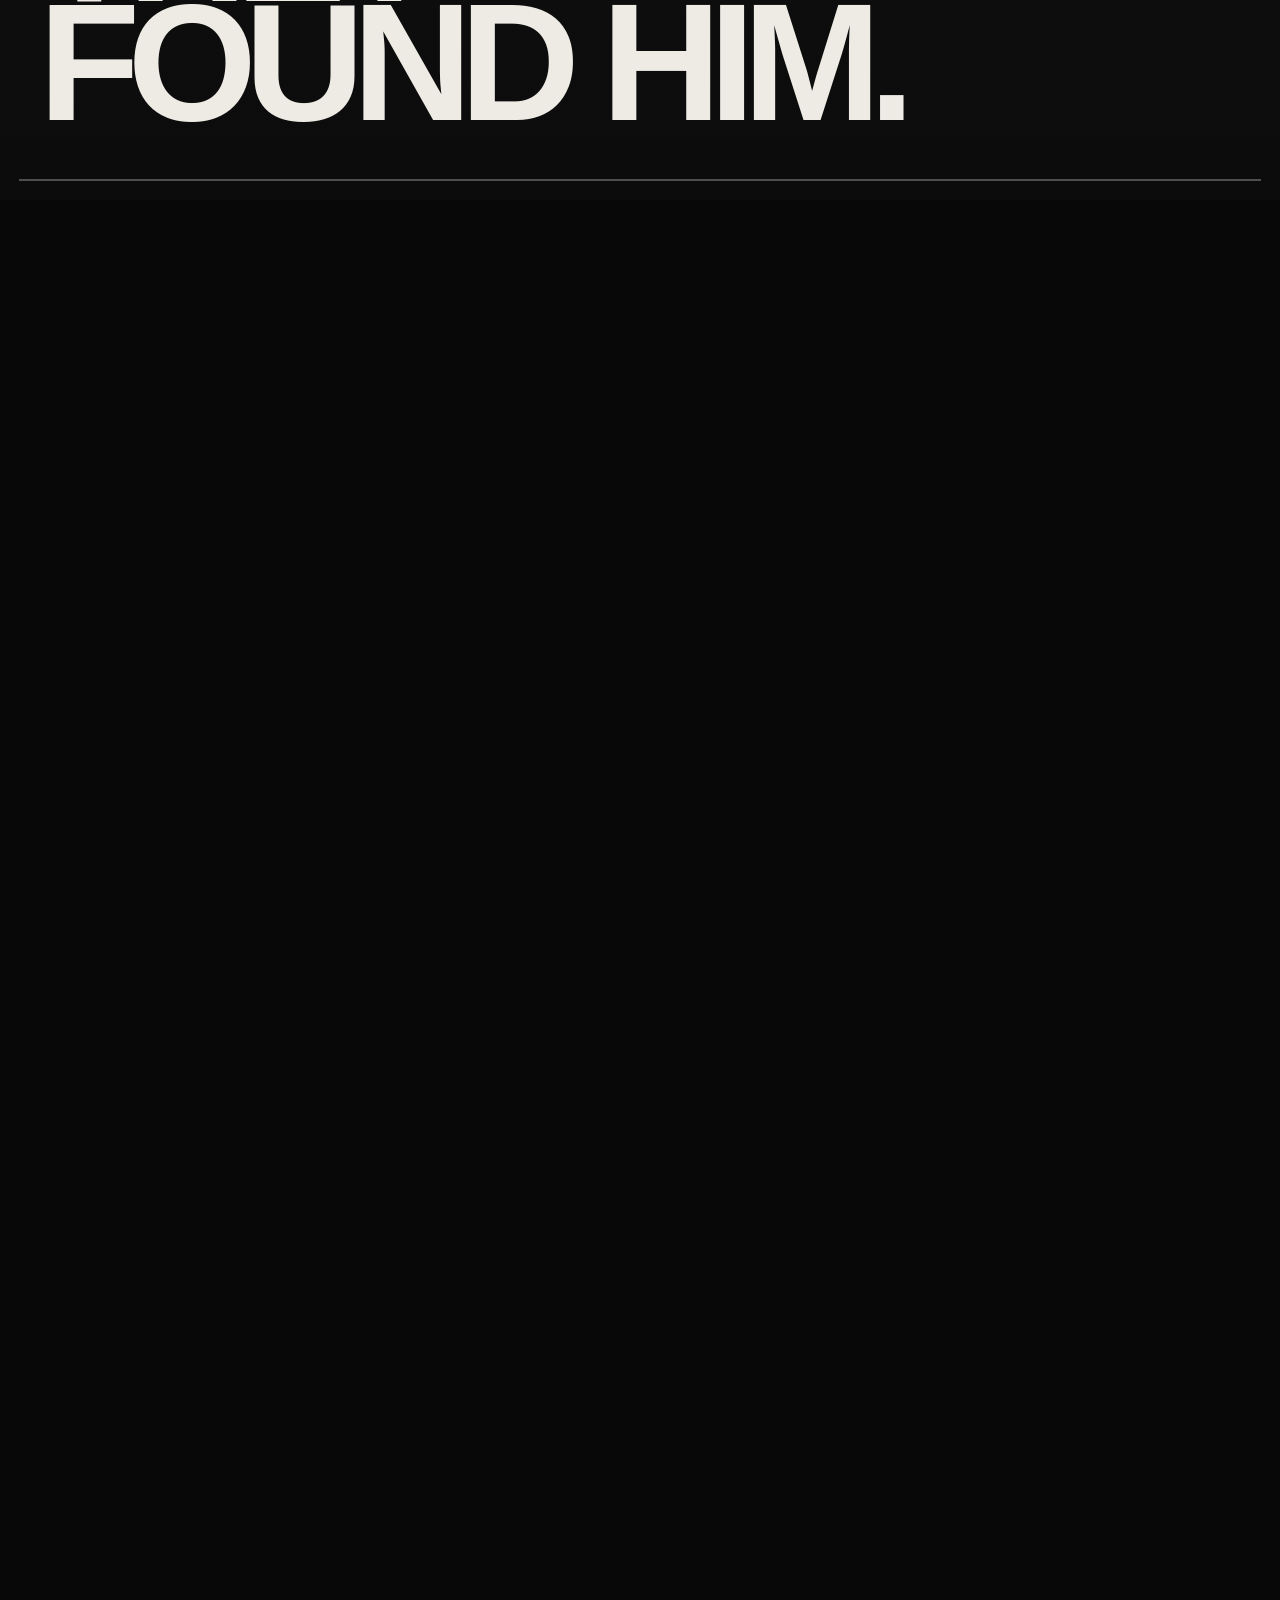
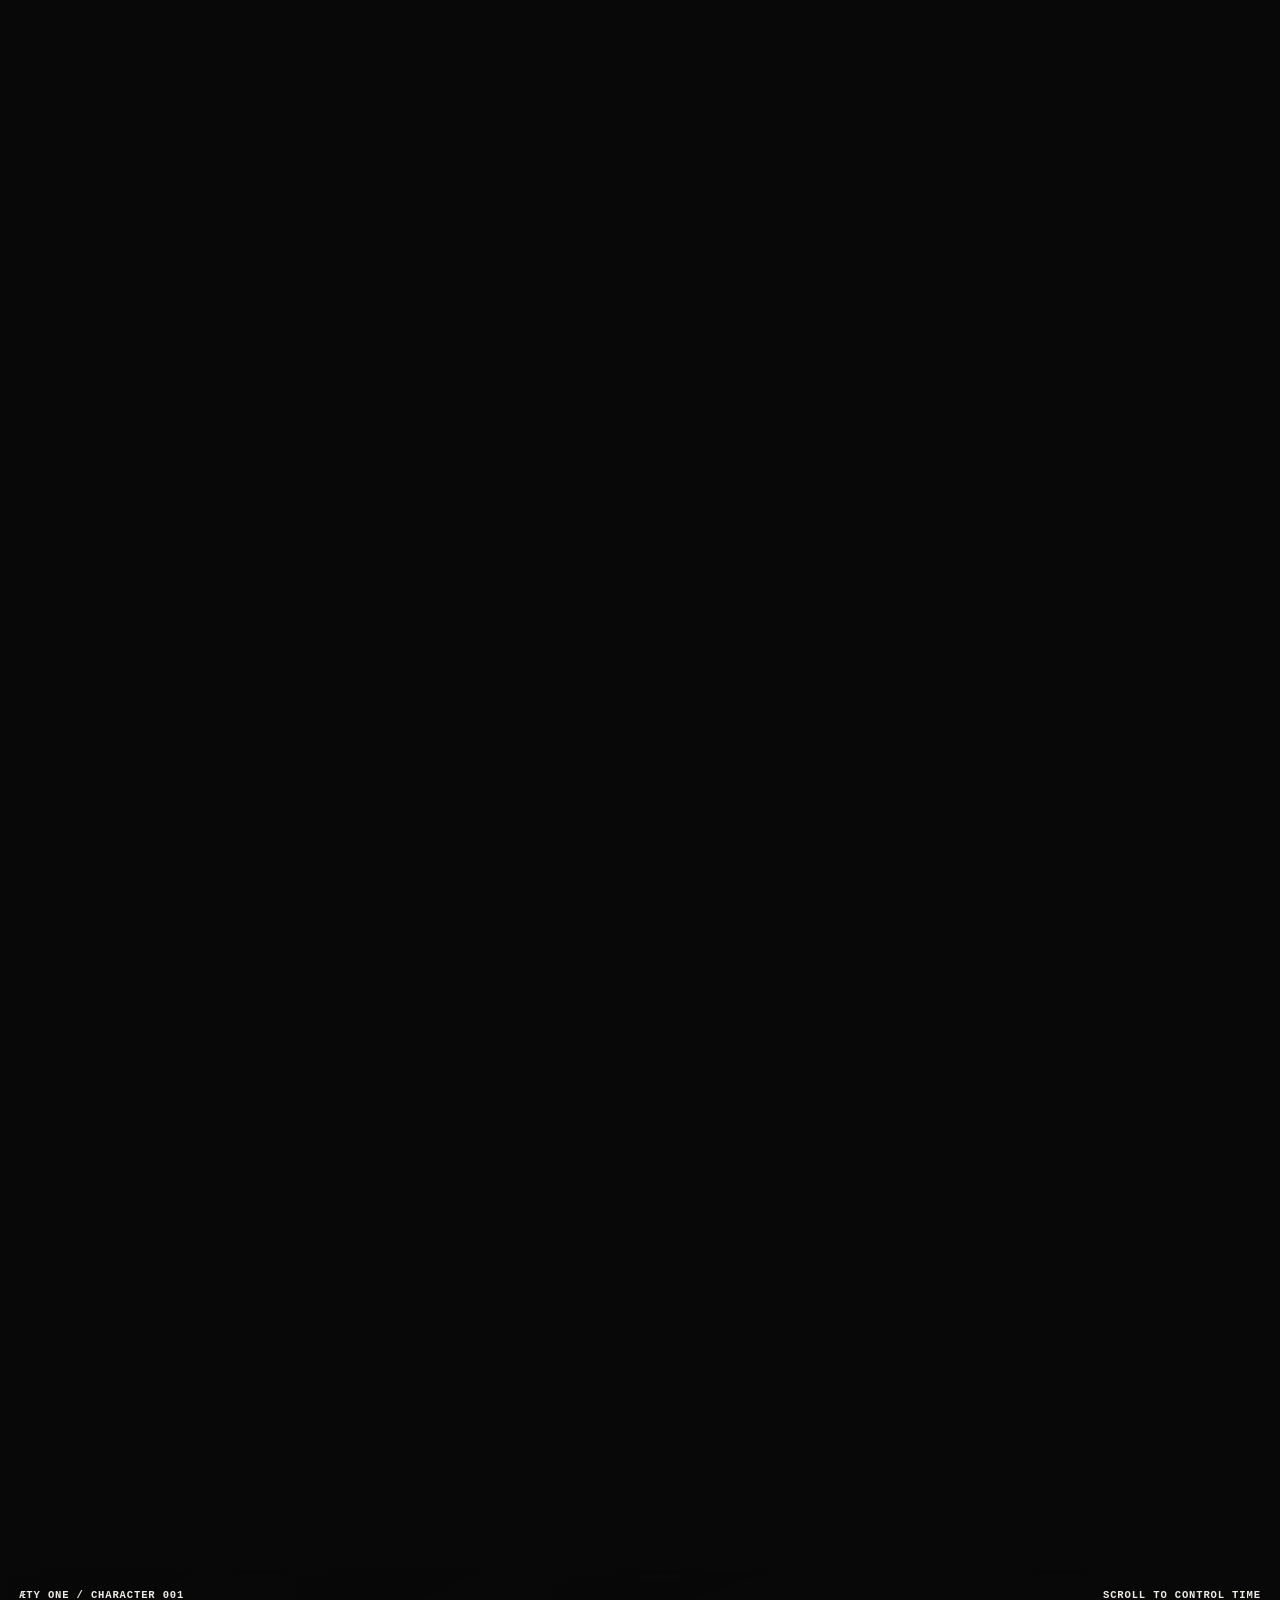
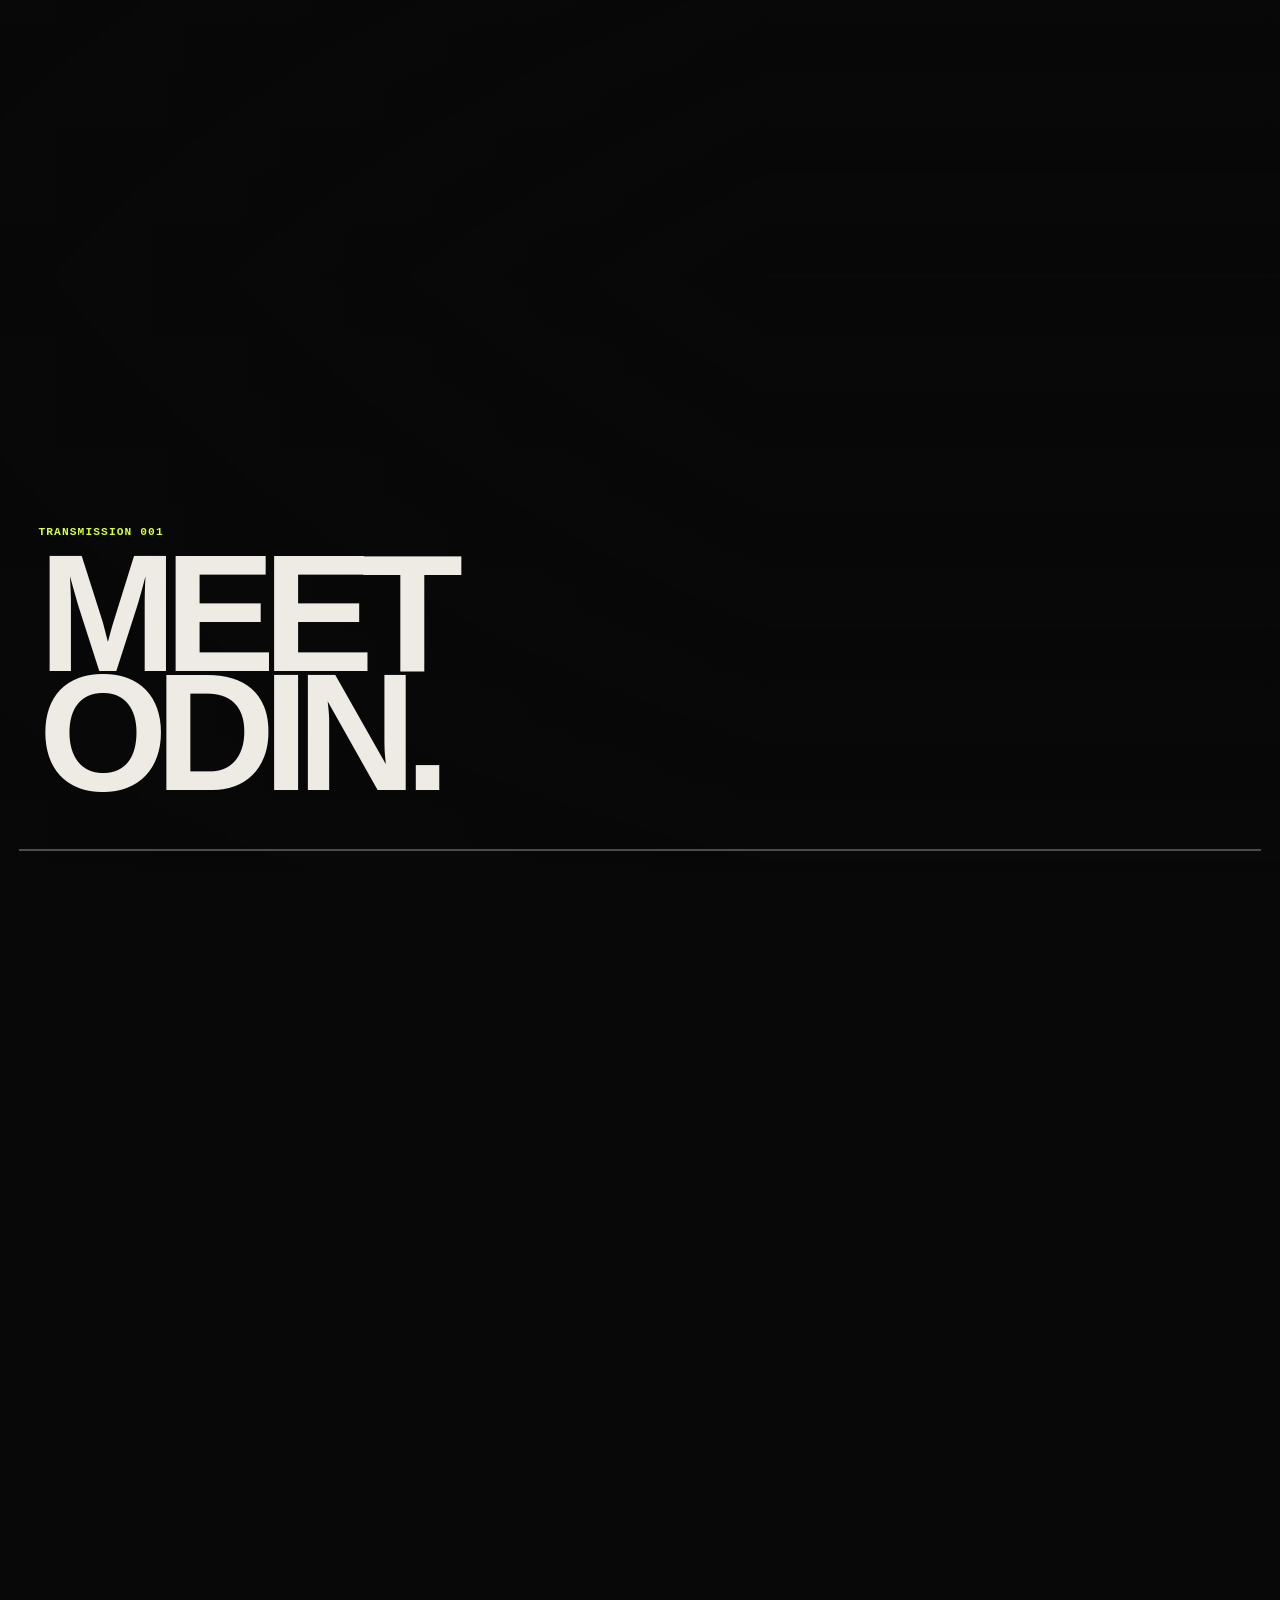
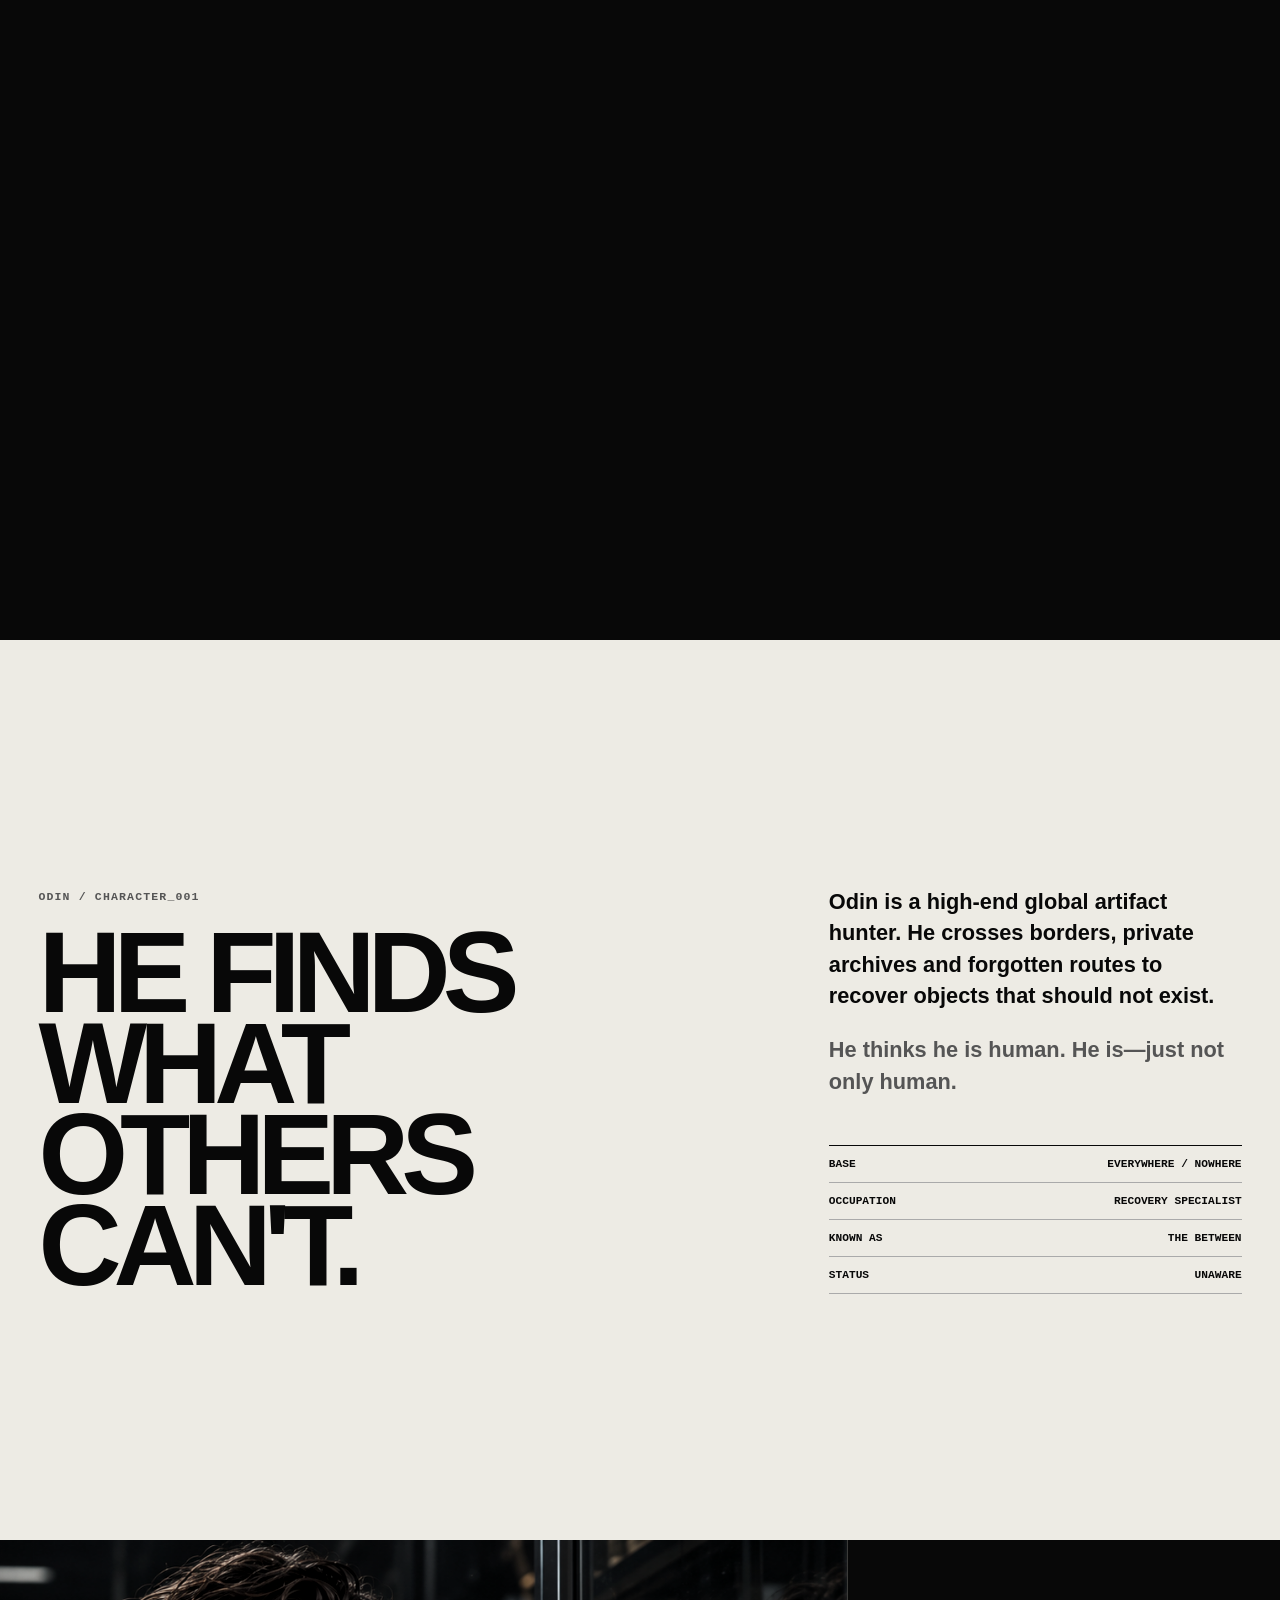
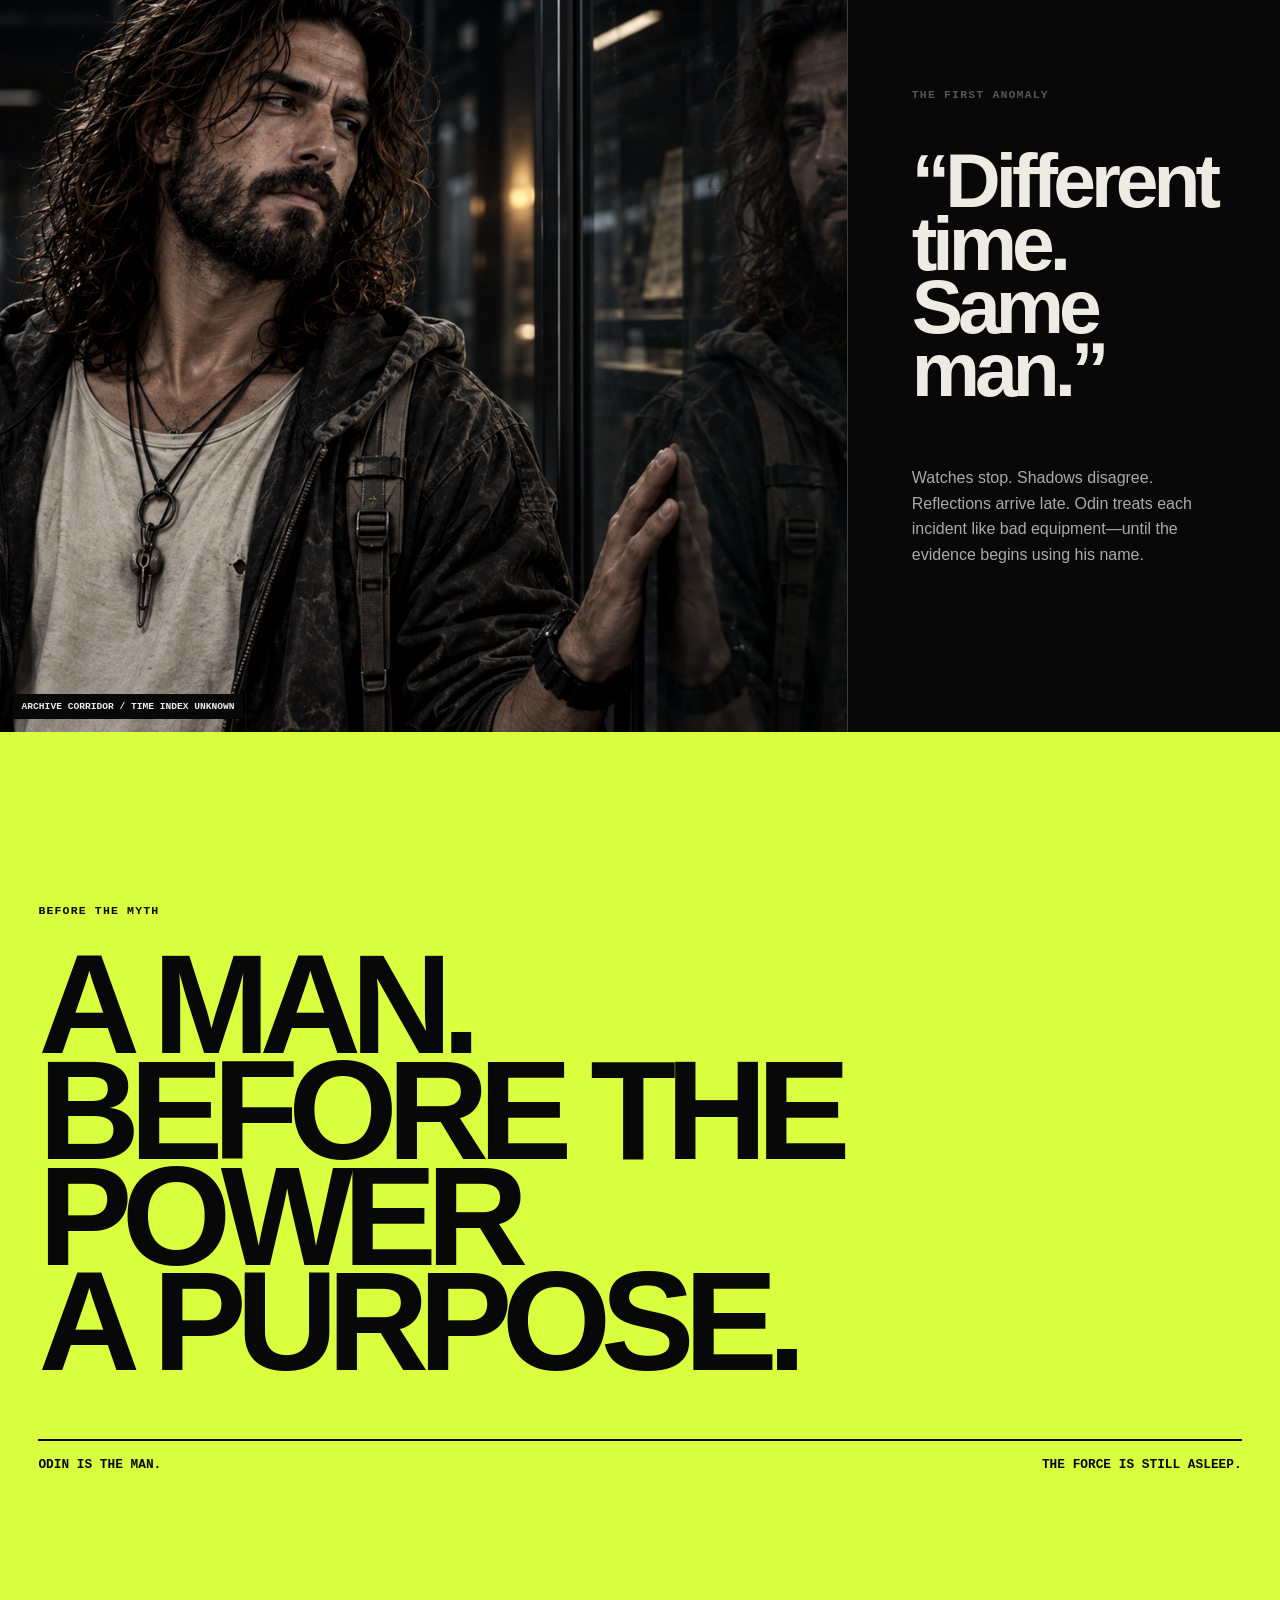
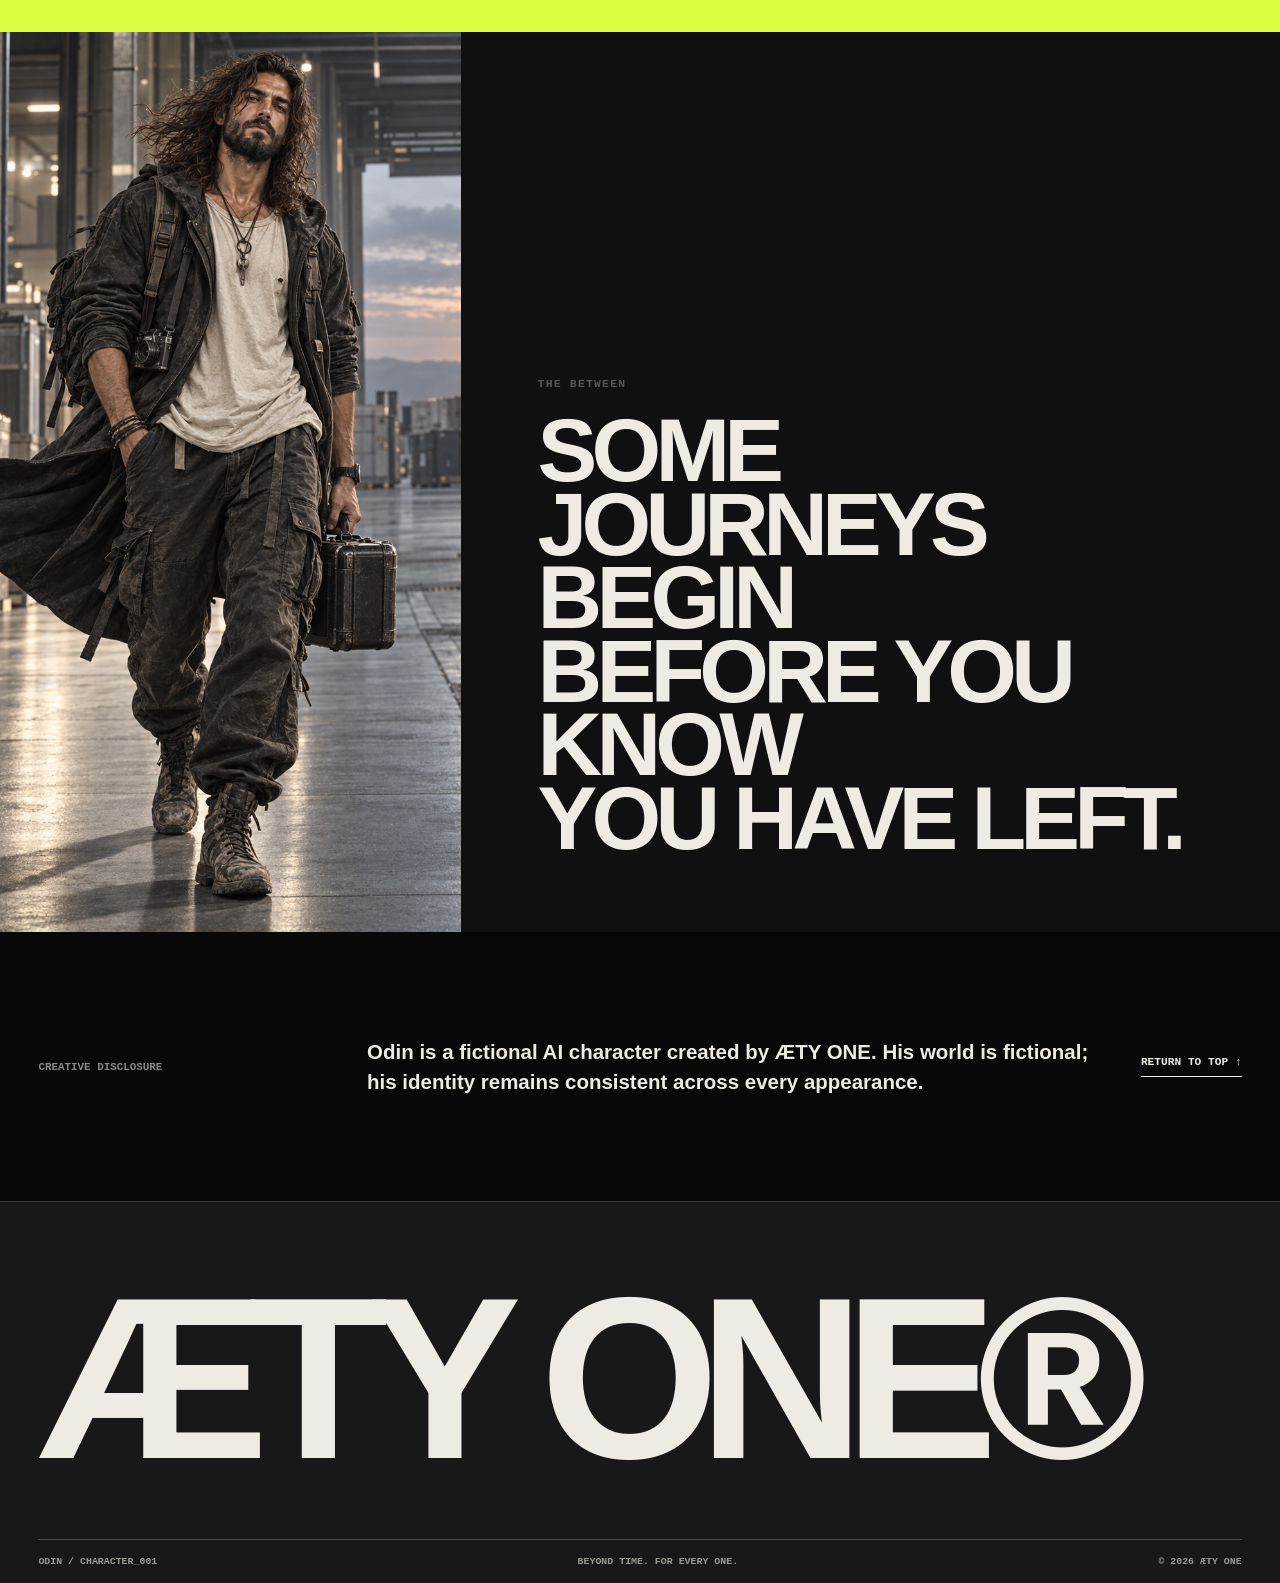
==== commit 7a3011c7: "Build Odin avatar system and dual scroll films" ====
--- a/index.html
+++ b/index.html
@@ -13,7 +13,7 @@
   <body>
     <header class="nav">
       <a class="wordmark" href="#top">ÆTY ONE®</a>
-      <a href="#chase">THE CHASE</a>
+      <nav class="nav-sections" aria-label="Film chapters"><a href="#chase">CHASE</a><a href="#origin">ORIGIN</a></nav>
       <span>CHARACTER_001</span>
     </header>
 
@@ -25,13 +25,14 @@
         <div class="hero-copy">
           <p>BEFORE THE SHIFT</p>
           <h1>MEET<br />ODIN.</h1>
-          <div><span>GLOBAL ARTIFACT HUNTER.<br />HUMAN, AS FAR AS HE KNOWS.</span><a href="#film">PLAY ORIGIN FILM ↓</a></div>
+          <div><span>GLOBAL ARTIFACT HUNTER.<br />HUMAN, AS FAR AS HE KNOWS.</span><a href="#chase">ENTER THE CHASE ↓</a></div>
         </div>
       </section>
 
-      <section id="chase" class="scroll-cinema" aria-label="Scroll-controlled preview of The Namibia Run">
+      <div id="chase" class="section-anchor" aria-hidden="true"></div>
+      <section class="scroll-cinema" aria-label="Scroll-controlled film: The Namibia Run">
         <div class="scroll-cinema-sticky" data-phase="0">
-          <video id="scroll-film" muted playsinline preload="auto" aria-hidden="true">
+          <video class="scroll-film" muted playsinline preload="auto" aria-hidden="true">
             <source src="/assets/odin-africa-chase.mp4" type="video/mp4" />
           </video>
           <div class="scroll-cinema-shade"></div>
@@ -44,21 +45,20 @@
         </div>
       </section>
 
-      <section class="chase-player pad">
-        <header><div><p class="eyebrow">FIELD LOG 001 / AFRICA</p><h2>THE NAMIBIA RUN.</h2></div><span>FULL TRANSMISSION / SOUND ON</span></header>
-        <video controls playsinline preload="metadata" aria-label="Odin — The Namibia Run">
-          <source src="/assets/odin-africa-chase.mp4" type="video/mp4" />
-          Your browser does not support embedded video.
-        </video>
-      </section>
-
-      <section id="film" class="film">
-        <div class="film-meta"><span>ÆTY ONE / CHARACTER 001</span><span>TRANSMISSION: ACTIVE</span></div>
-        <video controls playsinline preload="metadata" poster="/assets/meet-odin-port.png" aria-label="Meet Odin — an ÆTY ONE origin film">
-          <source src="/assets/meet-odin-film-v1.webm" type="video/webm" />
-          Your browser does not support embedded video.
-        </video>
-        <div class="film-title"><p>AN ÆTY ONE ORIGIN FILM</p><h2>MEET ODIN.</h2><span>00:16 / TRANSMISSION_001</span></div>
+      <div id="origin" class="section-anchor" aria-hidden="true"></div>
+      <section class="scroll-cinema scroll-cinema-origin" aria-label="Scroll-controlled film: Meet Odin">
+        <div class="scroll-cinema-sticky" data-phase="0">
+          <video class="scroll-film" muted playsinline preload="auto" aria-hidden="true">
+            <source src="/assets/meet-odin-film-v1.webm" type="video/webm" />
+          </video>
+          <div class="scroll-cinema-shade"></div>
+          <div class="scroll-cinema-top"><span>ÆTY ONE / CHARACTER 001</span><span>SCROLL TO CONTROL TIME</span></div>
+          <div class="scroll-moment moment-0"><small>TRANSMISSION 001</small><strong>MEET<br />ODIN.</strong></div>
+          <div class="scroll-moment moment-1"><small>OCCUPATION: RECOVERY SPECIALIST</small><strong>HE<br />FINDS.</strong></div>
+          <div class="scroll-moment moment-2"><small>IDENTITY: UNRESOLVED</small><strong>TIME<br />KNOWS.</strong></div>
+          <div class="scroll-moment moment-3"><small>THE FORCE IS STILL ASLEEP</small><strong>THE<br />BETWEEN.</strong></div>
+          <div class="scroll-progress"><i></i></div>
+        </div>
       </section>
 
       <section class="intro pad">
--- a/styles.css
+++ b/styles.css
@@ -9,6 +9,9 @@
 .nav { position:fixed; z-index:20; top:0; left:0; right:0; height:58px; display:grid; grid-template-columns:1fr auto 1fr; align-items:center; padding:0 1.2rem; border-bottom:1px solid rgba(237,235,228,.35); background:rgba(8,8,8,.82); backdrop-filter:blur(10px); font:700 .72rem/1 monospace; letter-spacing:.06em; }
 .nav .wordmark { font:900 1.15rem/1 Arial Narrow,Arial,sans-serif; letter-spacing:-.04em; }
 .nav span { justify-self:end; color:var(--muted); }
+.nav-sections { display:flex; gap:1.4rem; }
+.nav-sections a { color:var(--muted); transition:color .2s ease; }
+.nav-sections a:hover,.nav-sections a:focus-visible { color:var(--white); }
 .hero { position:relative; height:100svh; min-height:680px; overflow:hidden; background:#111; }
 .hero > img { width:100%; height:100%; object-fit:cover; filter:saturate(.72) contrast(1.08); animation:reveal 1.1s cubic-bezier(.2,.7,.2,1) both; }
 .shade { position:absolute; inset:0; background:linear-gradient(90deg,rgba(8,8,8,.74),rgba(8,8,8,.02) 62%),linear-gradient(0deg,rgba(8,8,8,.67),transparent 50%); }
@@ -18,6 +21,7 @@
 .hero h1 { margin:0; font:900 clamp(5rem,13vw,13rem)/.72 Arial Narrow,Impact,sans-serif; letter-spacing:-.075em; }
 .hero-copy > div { display:flex; justify-content:space-between; align-items:end; margin-top:2rem; font:700 .75rem/1.55 monospace; }
 .hero-copy a { min-width:230px; padding:1rem; background:var(--lime); color:var(--black); text-align:center; }
+.section-anchor { height:0; scroll-margin-top:58px; }
 .scroll-cinema { position:relative; height:430vh; background:#080808; }
 .scroll-cinema-sticky { position:sticky; top:0; height:100svh; overflow:hidden; background:#101010; }
 .scroll-cinema video { width:100%; height:100%; object-fit:cover; background:#101010; }
@@ -29,18 +33,8 @@
 .scroll-cinema-sticky[data-phase="0"] .moment-0,.scroll-cinema-sticky[data-phase="1"] .moment-1,.scroll-cinema-sticky[data-phase="2"] .moment-2,.scroll-cinema-sticky[data-phase="3"] .moment-3 { opacity:1; transform:none; }
 .scroll-progress { position:absolute; left:1.2rem; right:1.2rem; bottom:1.2rem; height:2px; background:rgba(237,235,228,.3); }
 .scroll-progress i { display:block; width:calc(var(--scroll-progress,0) * 100%); height:100%; background:var(--lime); }
-.chase-player { padding-top:8rem; padding-bottom:8rem; background:#101010; }
-.chase-player header { display:grid; grid-template-columns:1fr auto; align-items:end; gap:2rem; margin-bottom:3rem; }
-.chase-player h2 { margin:0; font:900 clamp(4rem,10vw,11rem)/.78 Arial Narrow,Impact,sans-serif; letter-spacing:-.075em; }
-.chase-player header > span { padding-bottom:.6rem; color:var(--muted); font:700 .66rem monospace; }
-.chase-player > video { width:100%; max-height:88svh; object-fit:contain; background:#080808; border:1px solid var(--line); }
-.film { position:relative; min-height:100svh; display:grid; place-items:center; padding:clamp(4rem,8vw,8rem) clamp(1rem,4vw,4rem); overflow:hidden; }
-.film:before { content:''; position:absolute; inset:0; opacity:.18; background-image:linear-gradient(rgba(237,235,228,.1) 1px,transparent 1px),linear-gradient(90deg,rgba(237,235,228,.08) 1px,transparent 1px); background-size:8.333% 12.5%; }
-.film video { position:relative; z-index:1; width:min(100%,1500px); aspect-ratio:16/9; object-fit:cover; background:#111; box-shadow:0 2.5rem 9rem rgba(0,0,0,.74); }
-.film-meta { position:absolute; z-index:2; top:1rem; left:1.2rem; right:1.2rem; display:flex; justify-content:space-between; color:var(--muted); font:700 .66rem monospace; letter-spacing:.08em; }
-.film-title { position:absolute; z-index:2; left:clamp(1rem,4vw,4rem); right:clamp(1rem,4vw,4rem); bottom:1rem; display:grid; grid-template-columns:auto 1fr auto; align-items:end; pointer-events:none; }
-.film-title p,.film-title span { margin:0 0 .45rem; color:var(--muted); font:700 .62rem monospace; }
-.film-title h2 { margin:0; justify-self:center; font:900 clamp(3rem,7vw,8rem)/.72 Arial Narrow,Impact,sans-serif; letter-spacing:-.07em; }
+.scroll-cinema-origin video { object-position:center; }
+.scroll-cinema-origin .scroll-cinema-shade { background:linear-gradient(90deg,rgba(8,8,8,.54),transparent 60%),linear-gradient(180deg,rgba(8,8,8,.38),transparent 34%,rgba(8,8,8,.64)); }
 .eyebrow { margin:0 0 1.5rem; color:#555; font:700 .72rem monospace; letter-spacing:.1em; }
 .intro { min-height:100svh; display:grid; grid-template-columns:1.25fr .75fr; gap:clamp(3rem,8vw,9rem); align-items:center; padding-top:7rem; padding-bottom:7rem; background:var(--white); color:var(--black); }
 .intro h2 { margin:0; font:900 clamp(4rem,9vw,10rem)/.79 Arial Narrow,Impact,sans-serif; letter-spacing:-.07em; }
@@ -84,14 +78,6 @@
   .scroll-cinema video { object-fit:cover; }
   .scroll-cinema-top span:last-child { display:none; }
   .scroll-moment strong { font-size:22vw; }
-  .chase-player { padding-top:5rem; padding-bottom:5rem; }
-  .chase-player header { grid-template-columns:1fr; gap:.7rem; }
-  .chase-player h2 { font-size:17vw; }
-  .film { min-height:auto; padding:4rem 0 6rem; }
-  .film video { width:100%; }
-  .film-title { bottom:1.2rem; grid-template-columns:1fr auto; }
-  .film-title p { display:none; }
-  .film-title h2 { justify-self:start; font-size:12vw; }
   .intro { grid-template-columns:1fr; gap:4rem; min-height:auto; }
   .intro h2 { font-size:17vw; }
   .split { grid-template-columns:1fr; }
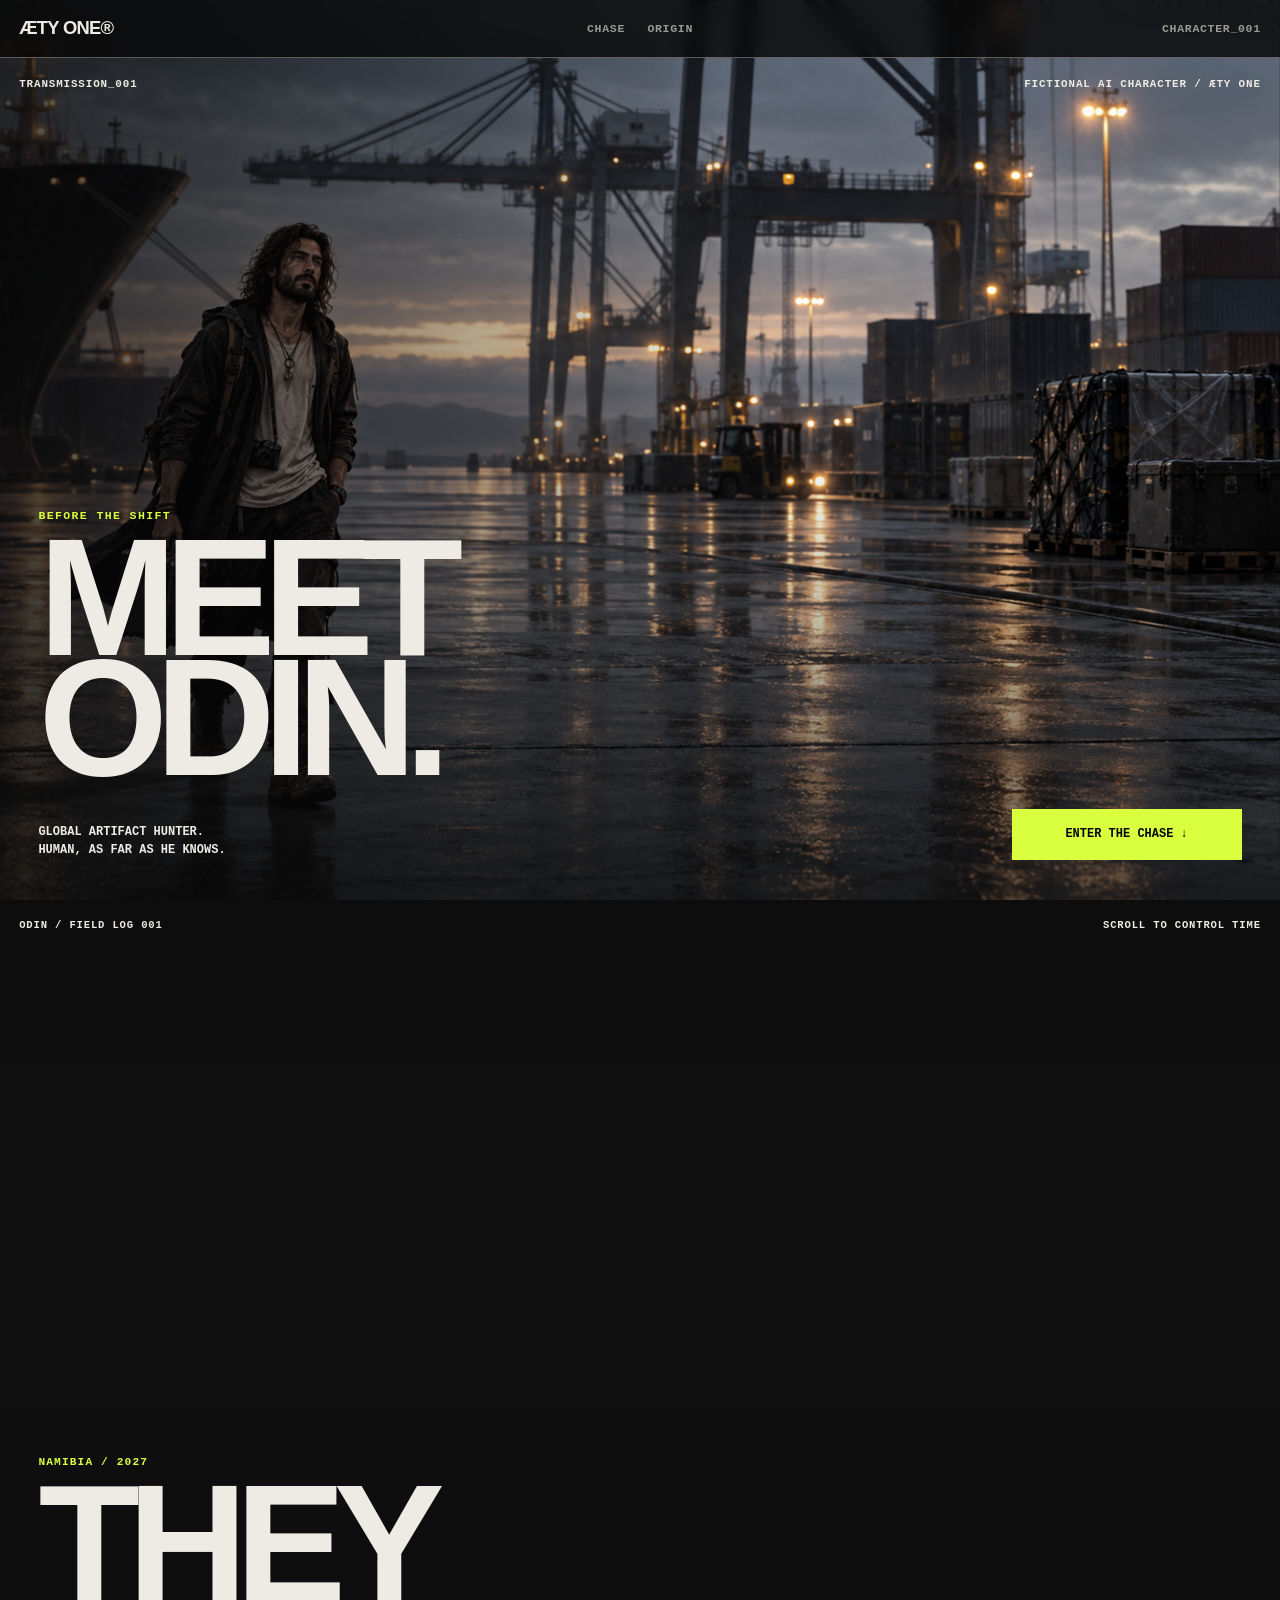
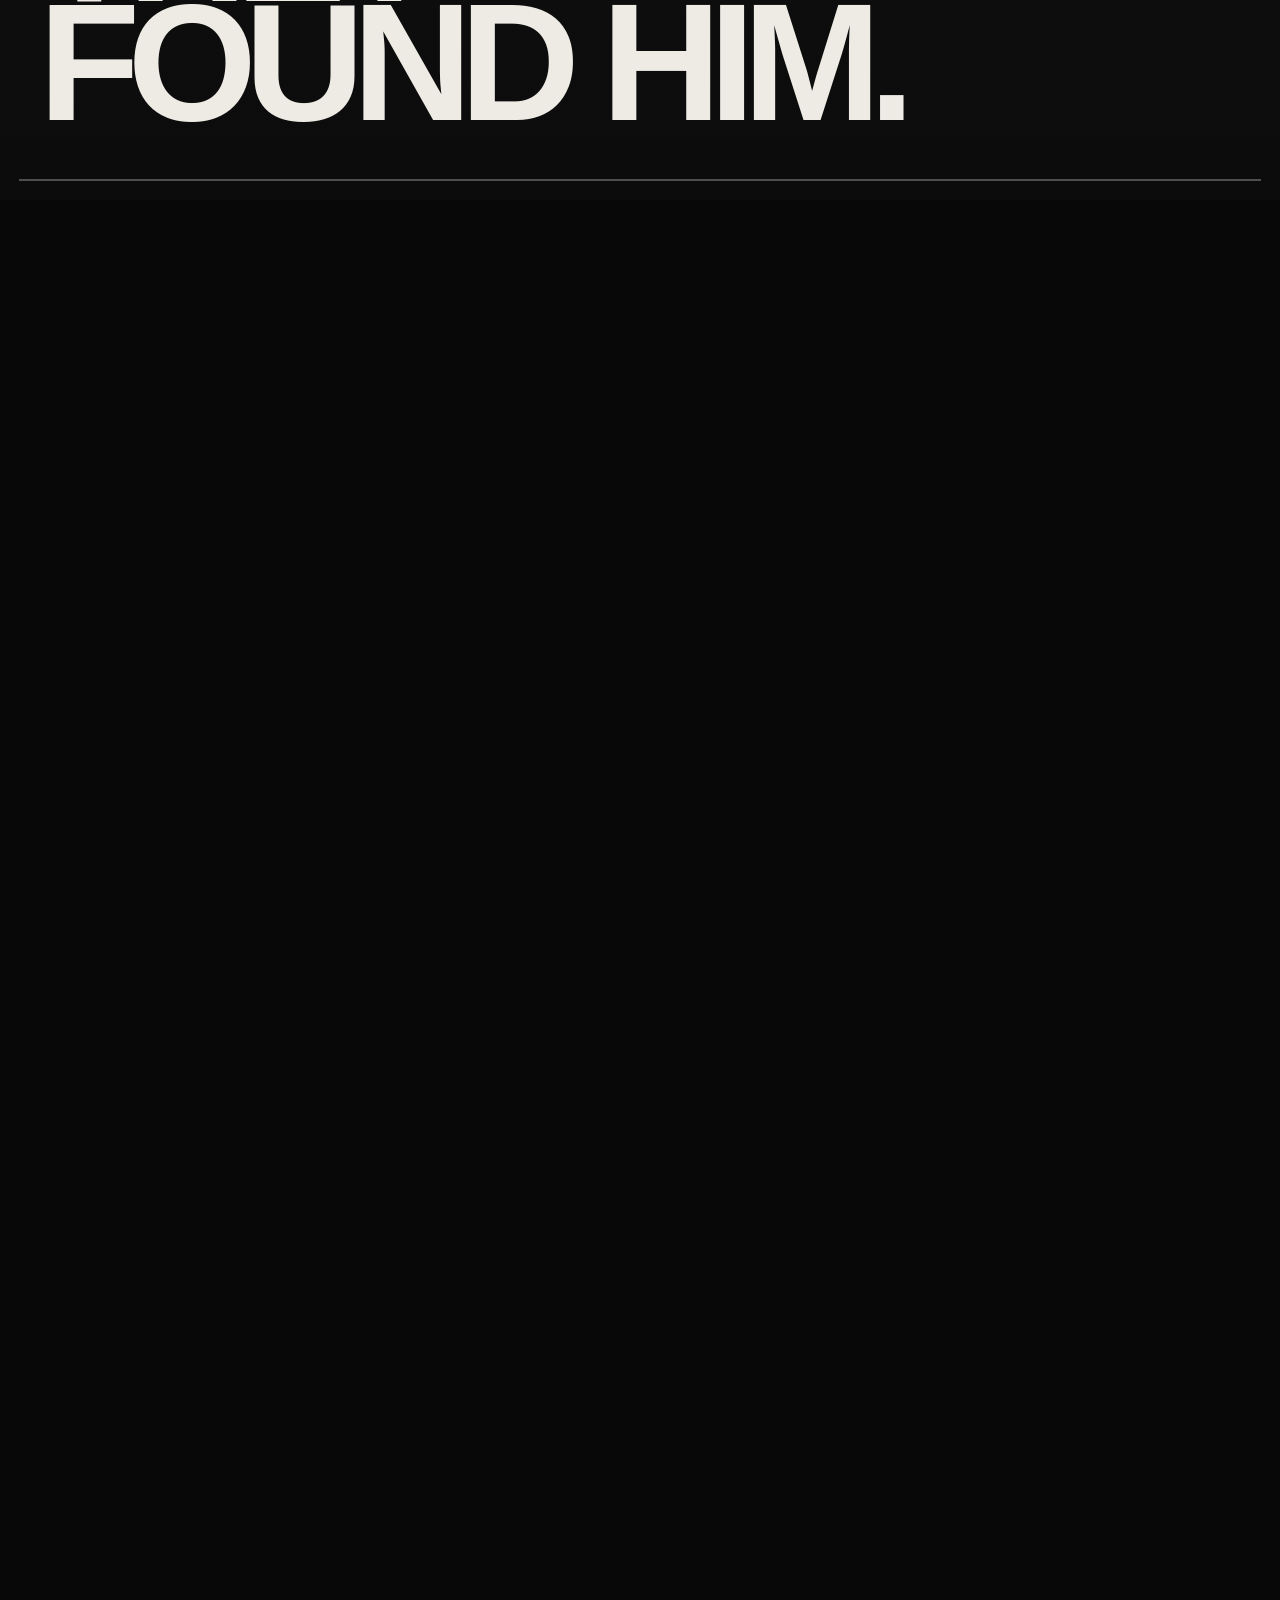
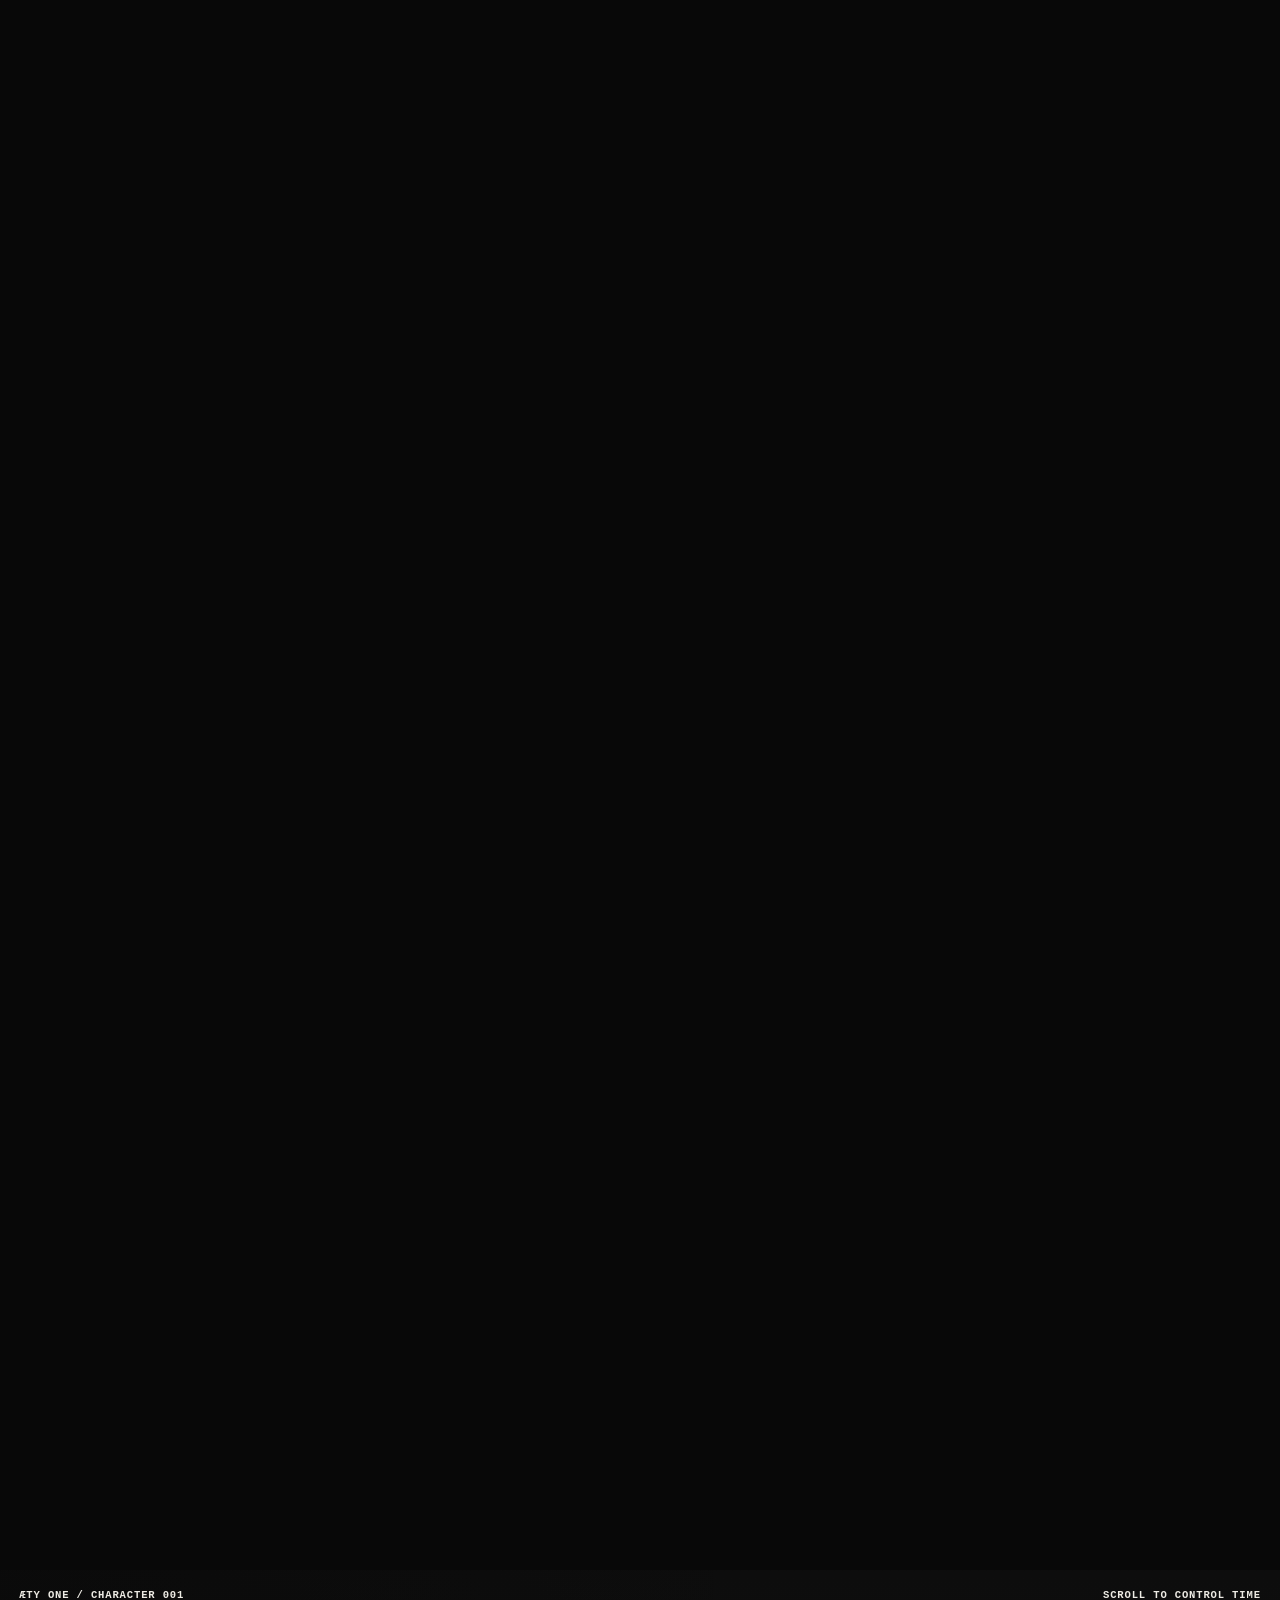
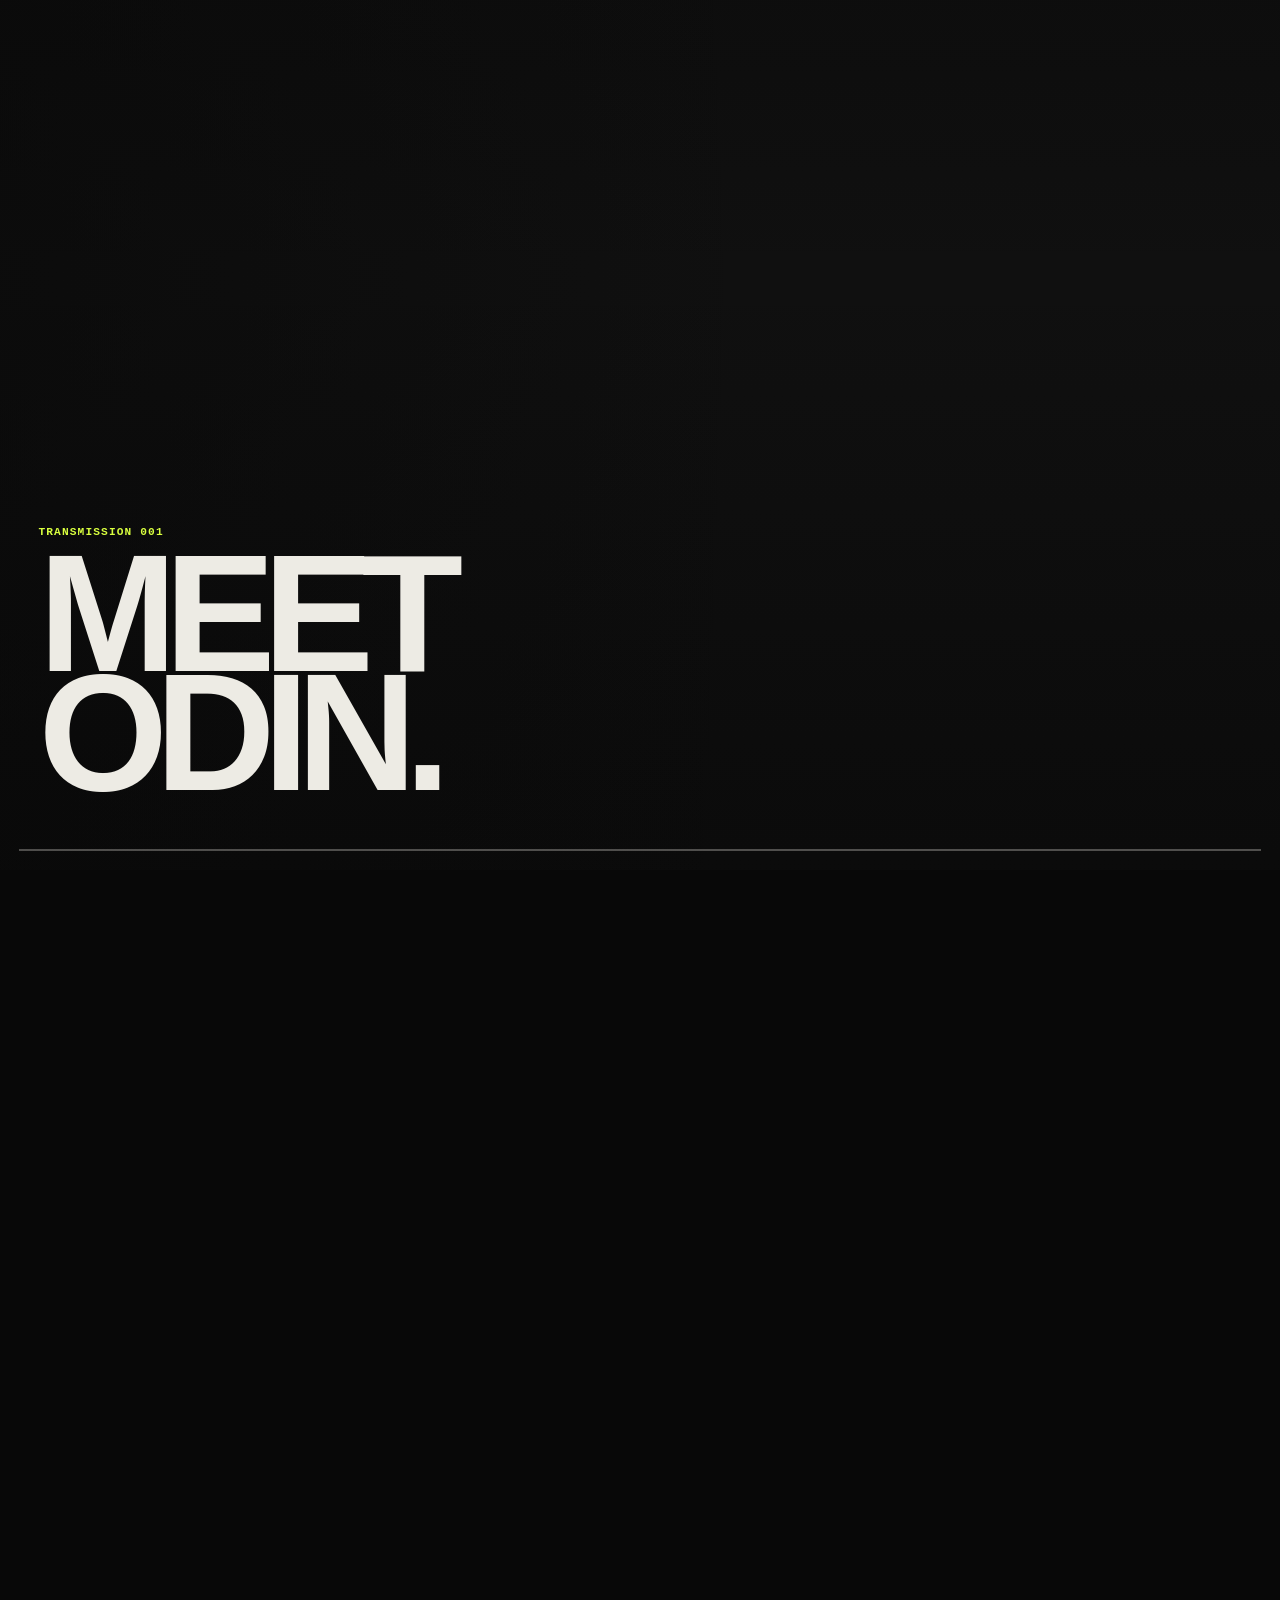
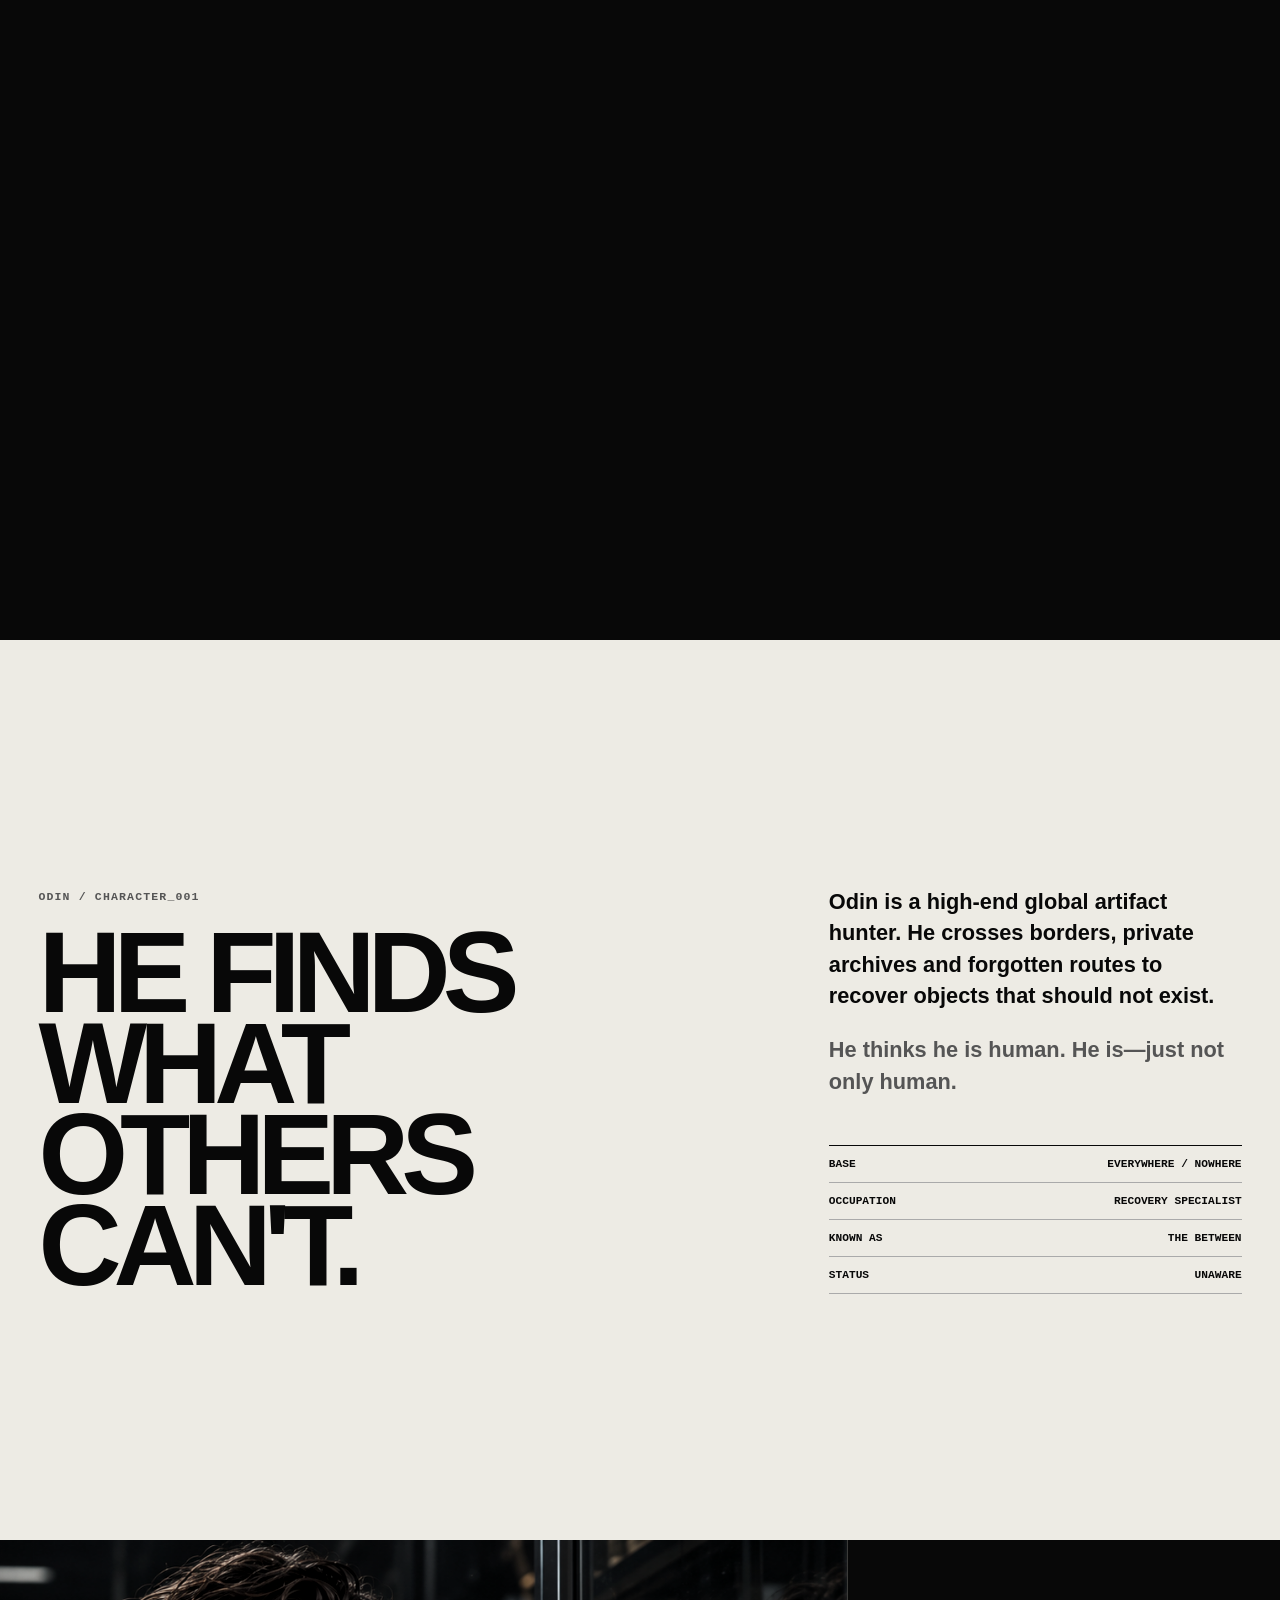
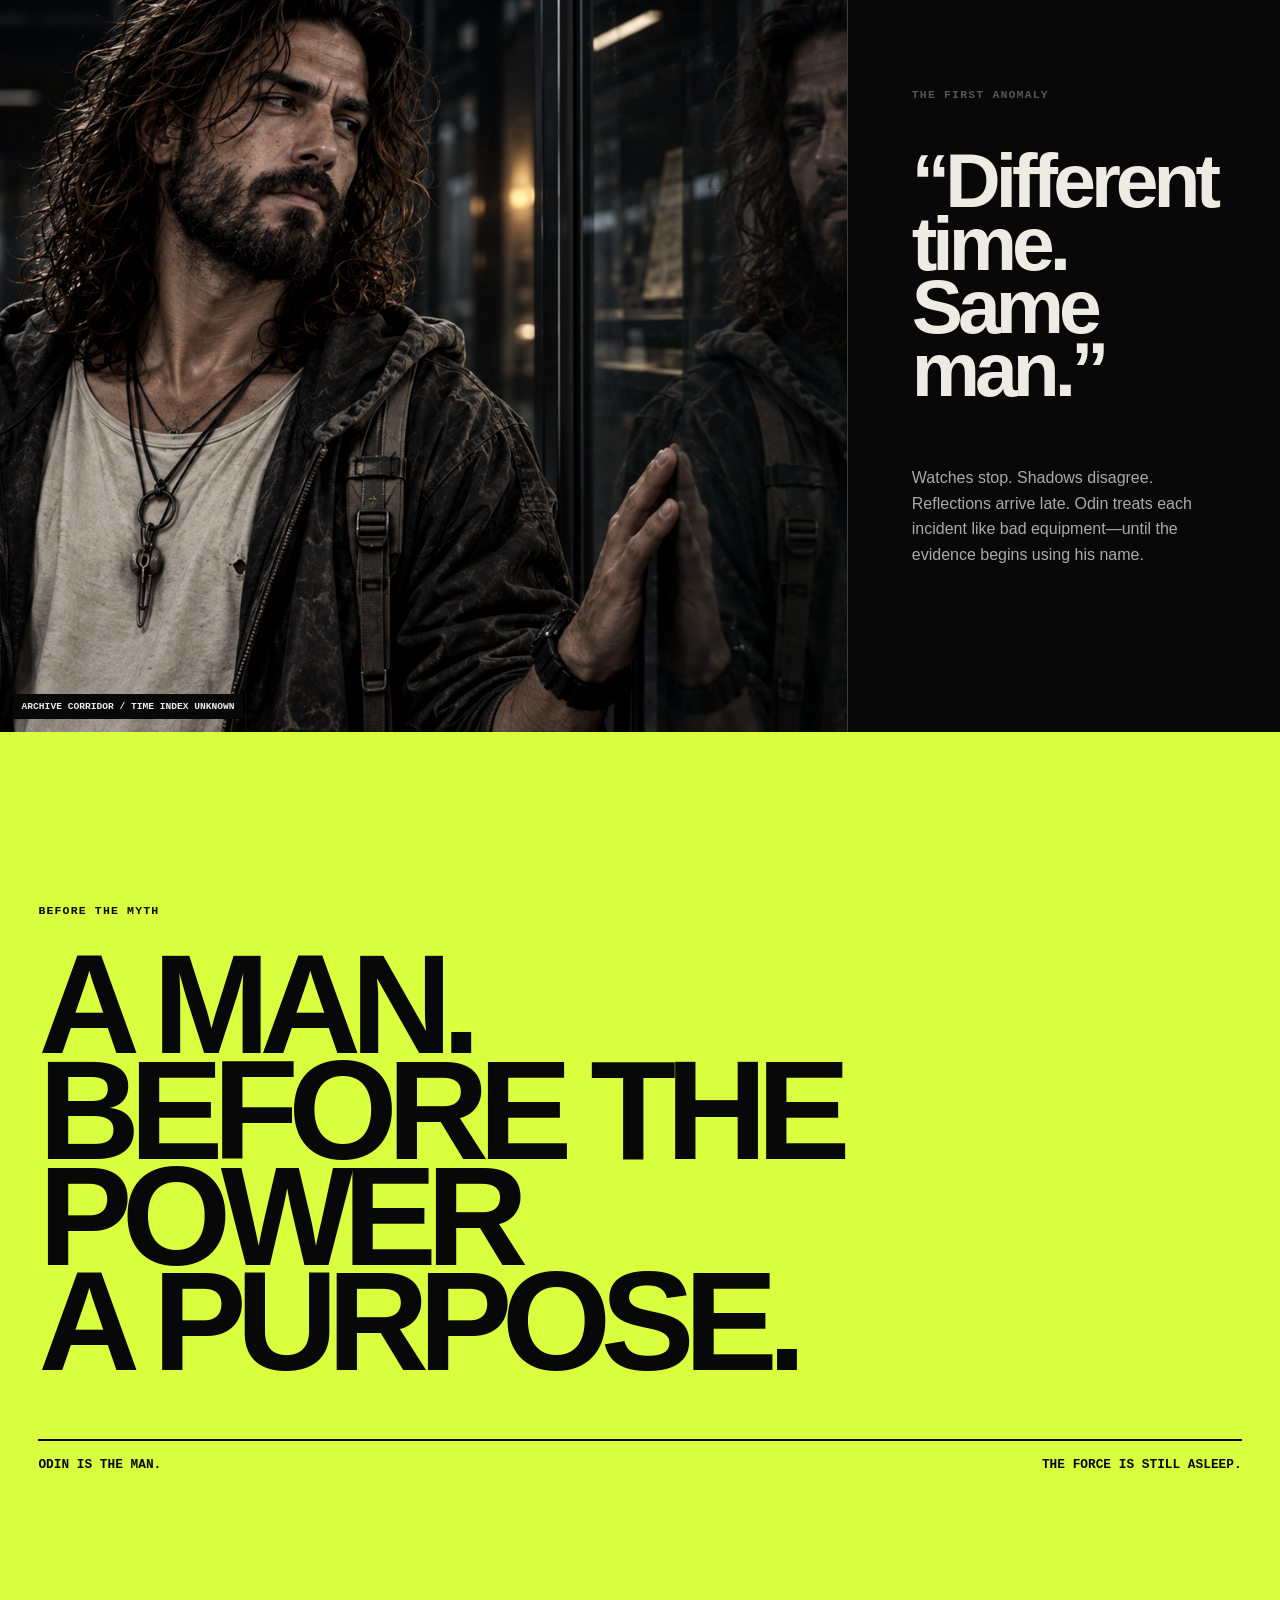
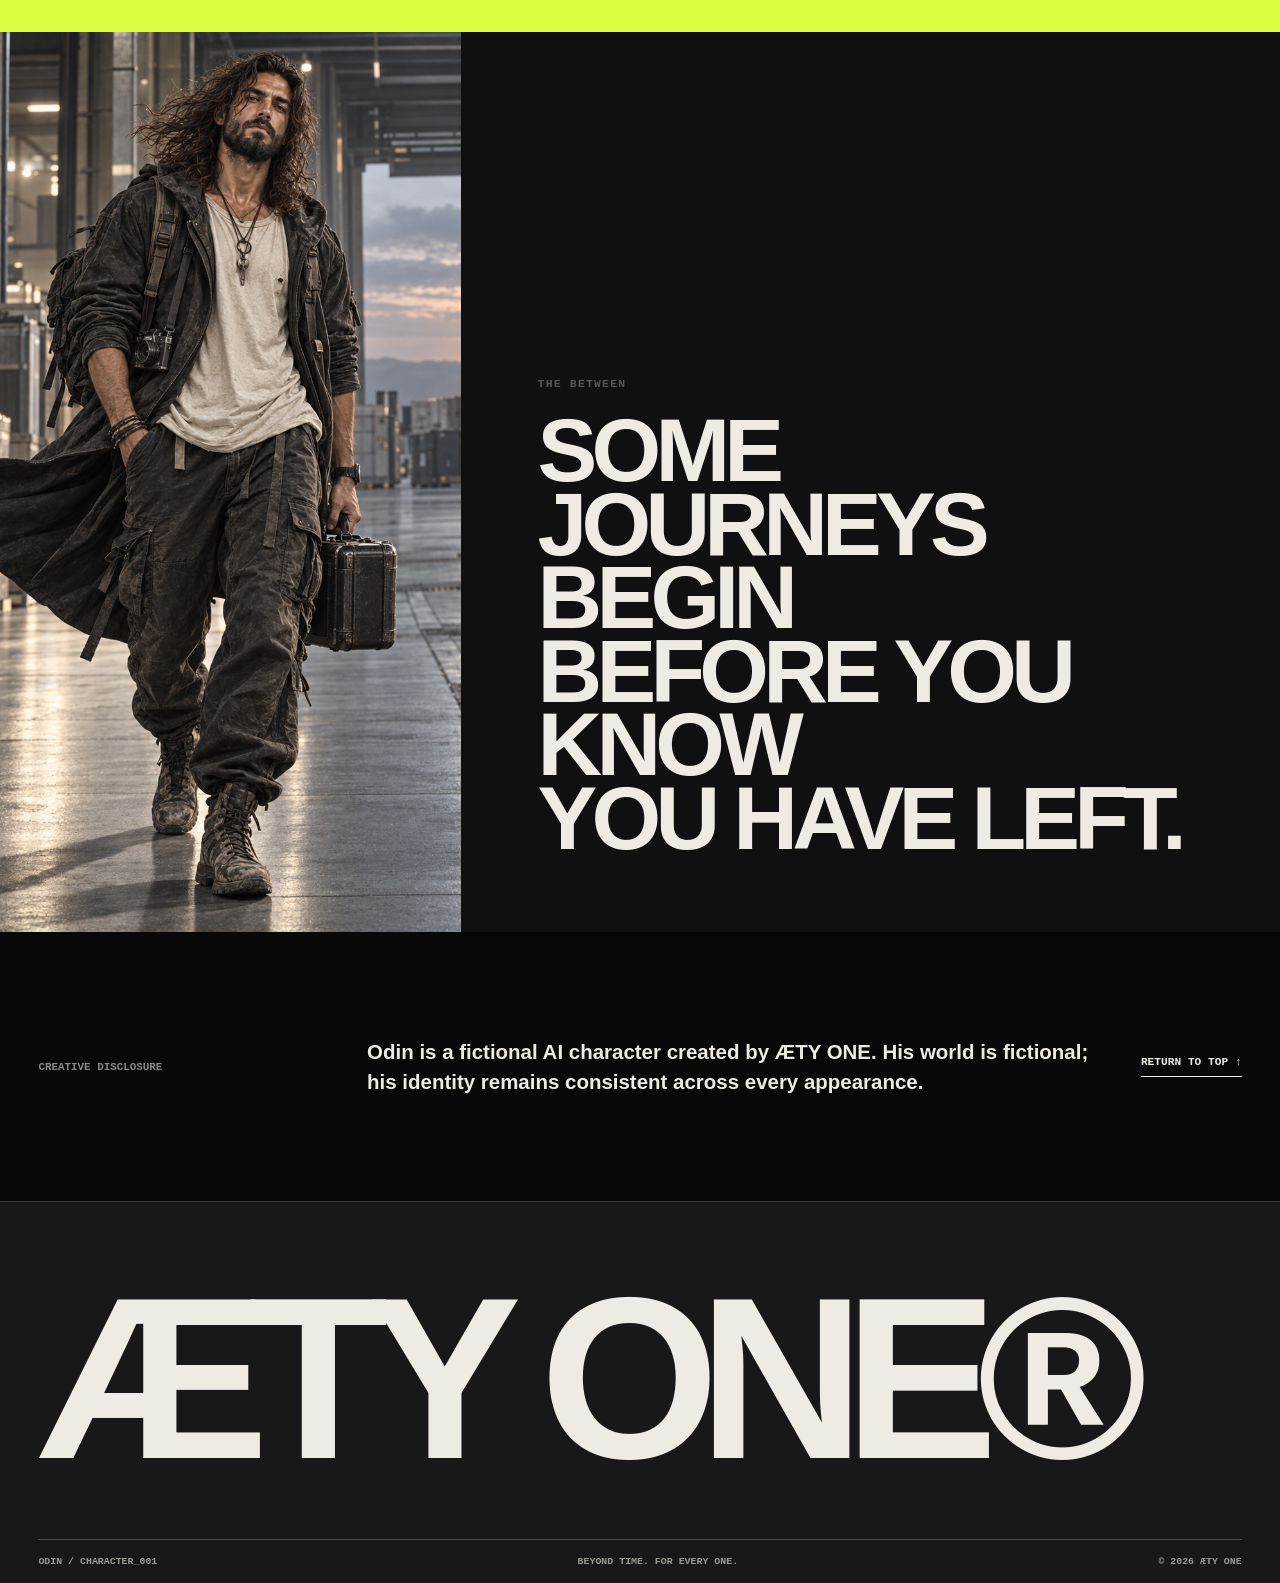
==== commit 86b0e205: "Repair origin scroll film and link AETY ONE context" ====
--- a/index.html
+++ b/index.html
@@ -33,7 +33,7 @@
       <section class="scroll-cinema" aria-label="Scroll-controlled film: The Namibia Run">
         <div class="scroll-cinema-sticky" data-phase="0">
           <video class="scroll-film" muted playsinline preload="auto" aria-hidden="true">
-            <source src="/assets/odin-africa-chase.mp4" type="video/mp4" />
+            <source src="/assets/odin-africa-chase-v2.mp4" type="video/mp4" />
           </video>
           <div class="scroll-cinema-shade"></div>
           <div class="scroll-cinema-top"><span>ODIN / FIELD LOG 001</span><span>SCROLL TO CONTROL TIME</span></div>
@@ -49,7 +49,7 @@
       <section class="scroll-cinema scroll-cinema-origin" aria-label="Scroll-controlled film: Meet Odin">
         <div class="scroll-cinema-sticky" data-phase="0">
           <video class="scroll-film" muted playsinline preload="auto" aria-hidden="true">
-            <source src="/assets/meet-odin-film-v1.webm" type="video/webm" />
+            <source src="/assets/meet-odin-film-v2.mp4" type="video/mp4" />
           </video>
           <div class="scroll-cinema-shade"></div>
           <div class="scroll-cinema-top"><span>ÆTY ONE / CHARACTER 001</span><span>SCROLL TO CONTROL TIME</span></div>
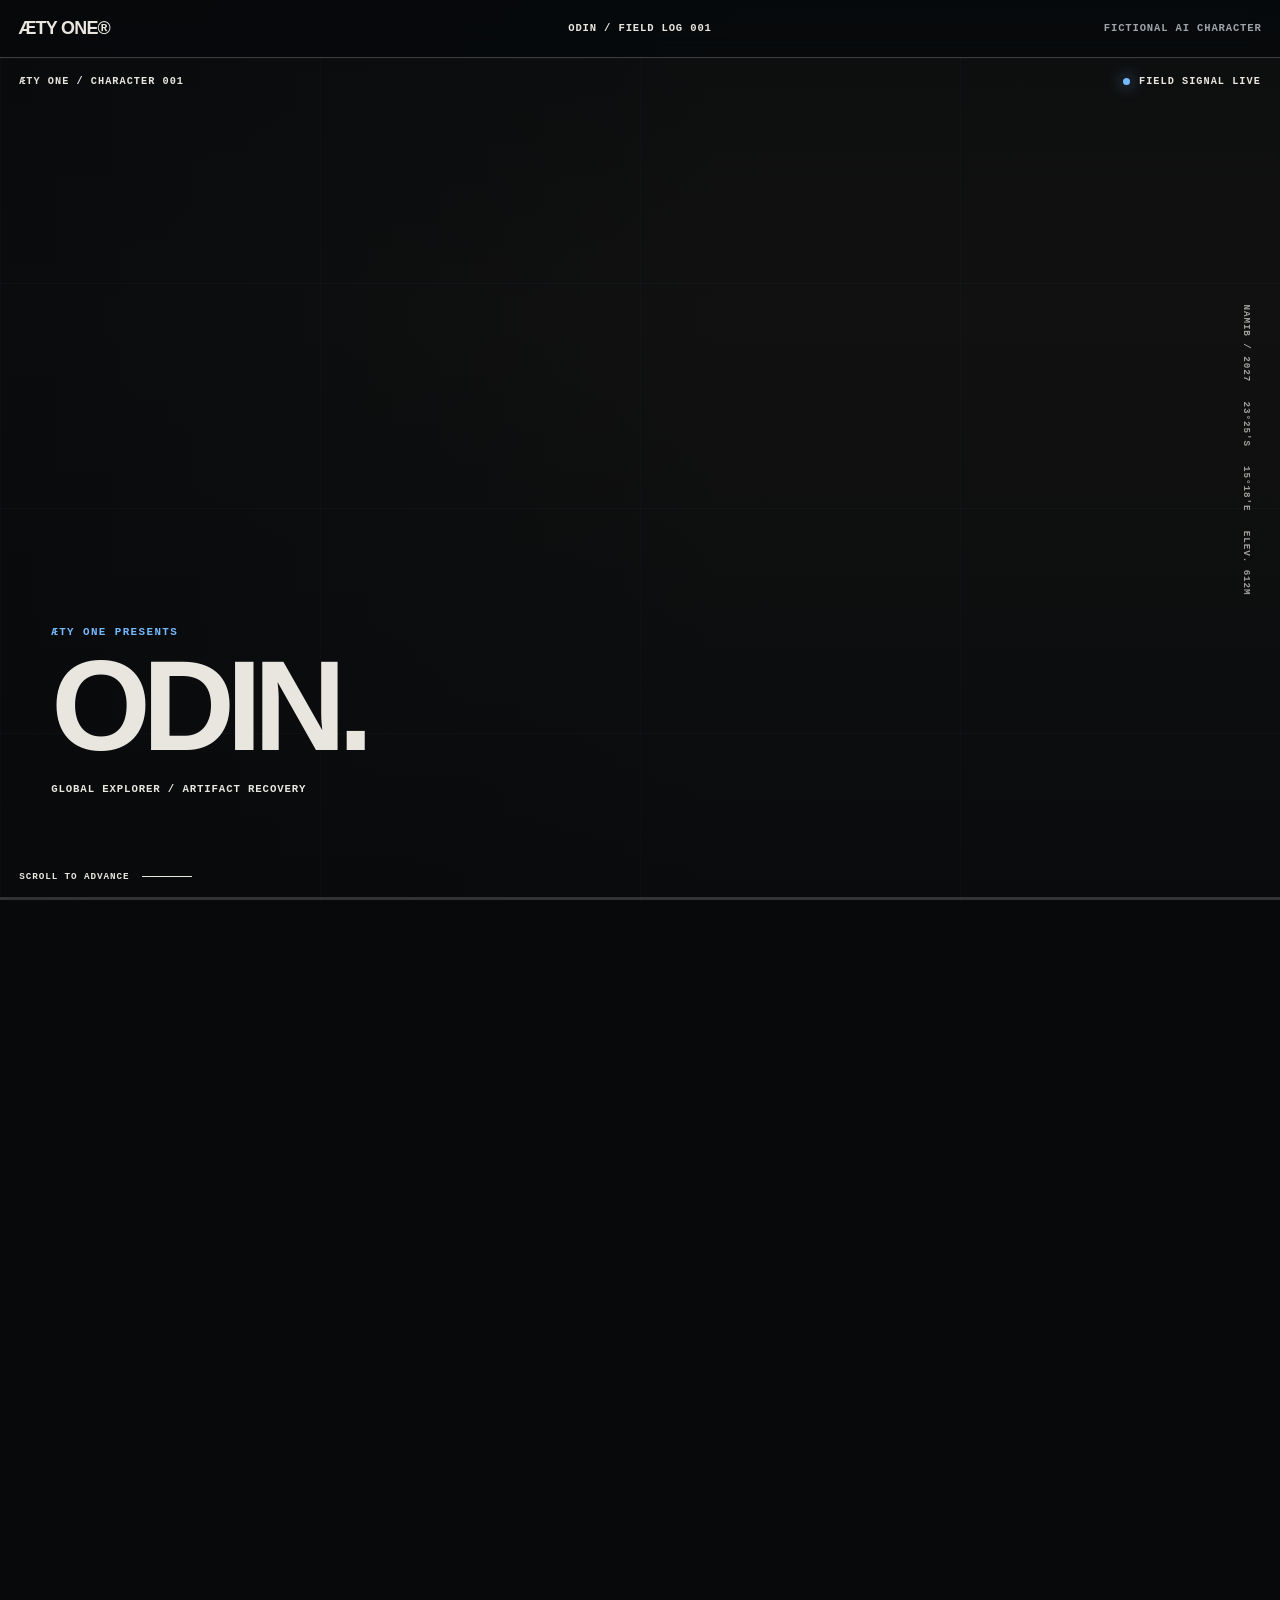
==== commit 59ffc172: "Refocus Odin site around chase and story" ====
--- a/index.html
+++ b/index.html
@@ -3,97 +3,75 @@
   <head>
     <meta charset="UTF-8" />
     <meta name="viewport" content="width=device-width, initial-scale=1" />
-    <meta name="theme-color" content="#080808" />
-    <meta name="description" content="Meet Odin, the fictional AI character and global artifact hunter at the center of the ÆTY ONE universe." />
-    <title>Meet Odin — ÆTY ONE</title>
-    <link rel="icon" type="image/svg+xml" href="data:image/svg+xml,%3Csvg xmlns='http://www.w3.org/2000/svg' viewBox='0 0 64 64'%3E%3Crect width='64' height='64' fill='%23080808'/%3E%3Cpath d='M16 48 31 14l17 34h-7l-4-9H25l-3 9zm12-16h6l-3-8z' fill='%23d9ff3f'/%3E%3C/svg%3E" />
+    <meta name="theme-color" content="#07090b" />
+    <meta name="description" content="ÆTY ONE presents Odin — global explorer, artifact hunter, and the man between timelines." />
+    <title>ODIN — An ÆTY ONE Story</title>
+    <link rel="icon" type="image/svg+xml" href="data:image/svg+xml,%3Csvg xmlns='http://www.w3.org/2000/svg' viewBox='0 0 64 64'%3E%3Crect width='64' height='64' fill='%2307090b'/%3E%3Cpath d='M16 48 31 14l17 34h-7l-4-9H25l-3 9zm12-16h6l-3-8z' fill='%2375baff'/%3E%3C/svg%3E" />
     <link rel="stylesheet" href="/styles.css" />
     <script src="/script.js" defer></script>
   </head>
-  <body>
-    <header class="nav">
-      <a class="wordmark" href="#top">ÆTY ONE®</a>
-      <nav class="nav-sections" aria-label="Film chapters"><a href="#chase">CHASE</a><a href="#origin">ORIGIN</a></nav>
-      <span>CHARACTER_001</span>
+  <body class="landing-page">
+    <header class="site-header">
+      <a class="wordmark" href="#chase" aria-label="ÆTY ONE home">ÆTY ONE®</a>
+      <span>ODIN / FIELD LOG 001</span>
+      <span>FICTIONAL AI CHARACTER</span>
     </header>
 
-    <main id="top">
-      <section class="hero">
-        <img src="/assets/meet-odin-port.png" alt="Odin crossing a rain-darkened international cargo port carrying an archival case" />
-        <div class="shade"></div>
-        <div class="hero-index"><span>TRANSMISSION_001</span><span>FICTIONAL AI CHARACTER / ÆTY ONE</span></div>
-        <div class="hero-copy">
-          <p>BEFORE THE SHIFT</p>
-          <h1>MEET<br />ODIN.</h1>
-          <div><span>GLOBAL ARTIFACT HUNTER.<br />HUMAN, AS FAR AS HE KNOWS.</span><a href="#chase">ENTER THE CHASE ↓</a></div>
-        </div>
-      </section>
-
-      <div id="chase" class="section-anchor" aria-hidden="true"></div>
-      <section class="scroll-cinema" aria-label="Scroll-controlled film: The Namibia Run">
+    <main>
+      <section id="chase" class="scroll-cinema" aria-label="The Namibia Run — a scroll-controlled Odin field film">
         <div class="scroll-cinema-sticky" data-phase="0">
           <video class="scroll-film" muted playsinline preload="auto" aria-hidden="true">
             <source src="/assets/odin-africa-chase-v2.mp4" type="video/mp4" />
           </video>
-          <div class="scroll-cinema-shade"></div>
-          <div class="scroll-cinema-top"><span>ODIN / FIELD LOG 001</span><span>SCROLL TO CONTROL TIME</span></div>
-          <div class="scroll-moment moment-0"><small>NAMIBIA / 2027</small><strong>THEY<br />FOUND HIM.</strong></div>
-          <div class="scroll-moment moment-1"><small>OBJECT: UNKNOWN</small><strong>WRONG<br />MAN.</strong></div>
-          <div class="scroll-moment moment-2"><small>VELOCITY: RISING</small><strong>WRONG<br />TIME.</strong></div>
-          <div class="scroll-moment moment-3"><small>TRANSMISSION 002</small><strong>ODIN.</strong></div>
-          <div class="scroll-progress"><i></i></div>
+          <div class="cinema-shade"></div>
+          <div class="cinema-grid" aria-hidden="true"></div>
+
+          <div class="mission-top">
+            <span>ÆTY ONE / CHARACTER 001</span>
+            <span class="signal"><i></i> FIELD SIGNAL LIVE</span>
+          </div>
+
+          <aside class="route-data" aria-label="Mission coordinates">
+            <span>NAMIB / 2027</span>
+            <span>23°25′S</span>
+            <span>15°18′E</span>
+            <span>ELEV. 612M</span>
+          </aside>
+
+          <div class="scroll-moment moment-0">
+            <p>ÆTY ONE PRESENTS</p>
+            <h1>ODIN.</h1>
+            <span>GLOBAL EXPLORER / ARTIFACT RECOVERY</span>
+          </div>
+
+          <div class="scroll-moment moment-1">
+            <p>FIELD LOG 001 / NAMIBIA</p>
+            <h2>THE RECOVERY<br />WAS COMPROMISED.</h2>
+            <span>OBJECT: CLASSIFIED &nbsp;·&nbsp; EXTRACTION: CANCELLED</span>
+          </div>
+
+          <div class="scroll-moment moment-2">
+            <p>PURSUIT VECTOR / SOUTHWEST</p>
+            <h2>TWO VEHICLES.<br />NO LOCAL SUPPORT.</h2>
+            <span>ODIN KEPT THE OBJECT.</span>
+          </div>
+
+          <div class="scroll-moment moment-3">
+            <p>SUBJECT STATUS / MOVING</p>
+            <h2>HE FINDS WHAT<br />OTHERS CAN'T.</h2>
+            <span>ARCHAEOLOGIST &nbsp;·&nbsp; FIXER &nbsp;·&nbsp; SURVIVOR</span>
+          </div>
+
+          <div class="scroll-moment moment-4 final-moment">
+            <p>FIELD LOG COMPLETE</p>
+            <h2>THE CHASE<br />WAS THE EASY PART.</h2>
+            <a class="primary-action" href="/story.html">OPEN ODIN'S DOSSIER <span>→</span></a>
+          </div>
+
+          <div class="scroll-cue"><span>SCROLL TO ADVANCE</span><i></i></div>
+          <div class="scroll-progress" aria-hidden="true"><i></i></div>
         </div>
       </section>
-
-      <div id="origin" class="section-anchor" aria-hidden="true"></div>
-      <section class="scroll-cinema scroll-cinema-origin" aria-label="Scroll-controlled film: Meet Odin">
-        <div class="scroll-cinema-sticky" data-phase="0">
-          <video class="scroll-film" muted playsinline preload="auto" aria-hidden="true">
-            <source src="/assets/meet-odin-film-v2.mp4" type="video/mp4" />
-          </video>
-          <div class="scroll-cinema-shade"></div>
-          <div class="scroll-cinema-top"><span>ÆTY ONE / CHARACTER 001</span><span>SCROLL TO CONTROL TIME</span></div>
-          <div class="scroll-moment moment-0"><small>TRANSMISSION 001</small><strong>MEET<br />ODIN.</strong></div>
-          <div class="scroll-moment moment-1"><small>OCCUPATION: RECOVERY SPECIALIST</small><strong>HE<br />FINDS.</strong></div>
-          <div class="scroll-moment moment-2"><small>IDENTITY: UNRESOLVED</small><strong>TIME<br />KNOWS.</strong></div>
-          <div class="scroll-moment moment-3"><small>THE FORCE IS STILL ASLEEP</small><strong>THE<br />BETWEEN.</strong></div>
-          <div class="scroll-progress"><i></i></div>
-        </div>
-      </section>
-
-      <section class="intro pad">
-        <div><p class="eyebrow">ODIN / CHARACTER_001</p><h2>HE FINDS<br />WHAT OTHERS<br />CAN'T.</h2></div>
-        <div class="intro-copy">
-          <p>Odin is a high-end global artifact hunter. He crosses borders, private archives and forgotten routes to recover objects that should not exist.</p>
-          <p>He thinks he is human. He is—just not only human.</p>
-          <dl>
-            <div><dt>BASE</dt><dd>EVERYWHERE / NOWHERE</dd></div>
-            <div><dt>OCCUPATION</dt><dd>RECOVERY SPECIALIST</dd></div>
-            <div><dt>KNOWN AS</dt><dd>THE BETWEEN</dd></div>
-            <div><dt>STATUS</dt><dd>UNAWARE</dd></div>
-          </dl>
-        </div>
-      </section>
-
-      <section class="split">
-        <figure><img src="/assets/meet-odin-reflection.png" alt="Odin facing a reflection that appears fractionally out of sync" /><figcaption>ARCHIVE CORRIDOR / TIME INDEX UNKNOWN</figcaption></figure>
-        <div class="split-copy"><p class="eyebrow">THE FIRST ANOMALY</p><blockquote>“Different time.<br />Same man.”</blockquote><p>Watches stop. Shadows disagree. Reflections arrive late. Odin treats each incident like bad equipment—until the evidence begins using his name.</p></div>
-      </section>
-
-      <section class="statement pad">
-        <p>BEFORE THE MYTH</p>
-        <h2>A MAN.<br />BEFORE THE POWER<br />A PURPOSE.</h2>
-        <div><span>ODIN IS THE MAN.</span><span>THE FORCE IS STILL ASLEEP.</span></div>
-      </section>
-
-      <section class="portrait">
-        <img src="/assets/odin-key-visual.png" alt="Odin walking through an archival terminal in a weathered technical outfit" />
-        <div><p class="eyebrow">THE BETWEEN</p><h2>SOME JOURNEYS BEGIN<br />BEFORE YOU KNOW<br />YOU HAVE LEFT.</h2></div>
-      </section>
-
-      <section class="disclosure pad"><span>CREATIVE DISCLOSURE</span><p>Odin is a fictional AI character created by ÆTY ONE. His world is fictional; his identity remains consistent across every appearance.</p><a href="#top">RETURN TO TOP ↑</a></section>
     </main>
-
-    <footer class="pad"><h2>ÆTY ONE®</h2><div><span>ODIN / CHARACTER_001</span><span>BEYOND TIME. FOR EVERY ONE.</span><span>© 2026 ÆTY ONE</span></div></footer>
   </body>
 </html>
--- a/styles.css
+++ b/styles.css
@@ -1,99 +1,275 @@
-:root { color-scheme: dark; --black:#080808; --white:#edebe4; --lime:#d9ff3f; --line:#3b3b39; --muted:#9a9a95; }
-* { box-sizing:border-box; }
-html { scroll-behavior:smooth; background:var(--black); }
-body { margin:0; background:var(--black); color:var(--white); font-family:Arial,Helvetica,sans-serif; overflow-x:hidden; }
-a { color:inherit; text-decoration:none; }
-img, video { display:block; }
-::selection { background:var(--lime); color:var(--black); }
-.pad { padding-left:clamp(1rem,3vw,3rem); padding-right:clamp(1rem,3vw,3rem); }
-.nav { position:fixed; z-index:20; top:0; left:0; right:0; height:58px; display:grid; grid-template-columns:1fr auto 1fr; align-items:center; padding:0 1.2rem; border-bottom:1px solid rgba(237,235,228,.35); background:rgba(8,8,8,.82); backdrop-filter:blur(10px); font:700 .72rem/1 monospace; letter-spacing:.06em; }
-.nav .wordmark { font:900 1.15rem/1 Arial Narrow,Arial,sans-serif; letter-spacing:-.04em; }
-.nav span { justify-self:end; color:var(--muted); }
-.nav-sections { display:flex; gap:1.4rem; }
-.nav-sections a { color:var(--muted); transition:color .2s ease; }
-.nav-sections a:hover,.nav-sections a:focus-visible { color:var(--white); }
-.hero { position:relative; height:100svh; min-height:680px; overflow:hidden; background:#111; }
-.hero > img { width:100%; height:100%; object-fit:cover; filter:saturate(.72) contrast(1.08); animation:reveal 1.1s cubic-bezier(.2,.7,.2,1) both; }
-.shade { position:absolute; inset:0; background:linear-gradient(90deg,rgba(8,8,8,.74),rgba(8,8,8,.02) 62%),linear-gradient(0deg,rgba(8,8,8,.67),transparent 50%); }
-.hero-index { position:absolute; top:78px; left:1.2rem; right:1.2rem; display:flex; justify-content:space-between; font:700 .68rem monospace; letter-spacing:.08em; }
-.hero-copy { position:absolute; left:clamp(1rem,3vw,3rem); right:clamp(1rem,3vw,3rem); bottom:2.5rem; }
-.hero-copy > p { margin:0 0 1rem; color:var(--lime); font:800 .72rem monospace; letter-spacing:.12em; }
-.hero h1 { margin:0; font:900 clamp(5rem,13vw,13rem)/.72 Arial Narrow,Impact,sans-serif; letter-spacing:-.075em; }
-.hero-copy > div { display:flex; justify-content:space-between; align-items:end; margin-top:2rem; font:700 .75rem/1.55 monospace; }
-.hero-copy a { min-width:230px; padding:1rem; background:var(--lime); color:var(--black); text-align:center; }
-.section-anchor { height:0; scroll-margin-top:58px; }
-.scroll-cinema { position:relative; height:430vh; background:#080808; }
-.scroll-cinema-sticky { position:sticky; top:0; height:100svh; overflow:hidden; background:#101010; }
-.scroll-cinema video { width:100%; height:100%; object-fit:cover; background:#101010; }
-.scroll-cinema-shade { position:absolute; inset:0; pointer-events:none; background:linear-gradient(180deg,rgba(8,8,8,.45),transparent 32%,rgba(8,8,8,.55)); }
-.scroll-cinema-top { position:absolute; top:1.2rem; left:1.2rem; right:1.2rem; display:flex; justify-content:space-between; font:700 .66rem monospace; letter-spacing:.08em; }
-.scroll-moment { position:absolute; left:clamp(1rem,3vw,3rem); bottom:clamp(3rem,6vw,6rem); opacity:0; transform:translateY(24px); transition:opacity .32s ease,transform .5s cubic-bezier(.2,.7,.2,1); pointer-events:none; }
-.scroll-moment small { display:block; margin-bottom:1rem; color:var(--lime); font:800 .7rem monospace; letter-spacing:.1em; }
-.scroll-moment strong { display:block; font:900 clamp(5rem,13vw,13rem)/.72 Arial Narrow,Impact,sans-serif; letter-spacing:-.075em; }
-.scroll-cinema-sticky[data-phase="0"] .moment-0,.scroll-cinema-sticky[data-phase="1"] .moment-1,.scroll-cinema-sticky[data-phase="2"] .moment-2,.scroll-cinema-sticky[data-phase="3"] .moment-3 { opacity:1; transform:none; }
-.scroll-progress { position:absolute; left:1.2rem; right:1.2rem; bottom:1.2rem; height:2px; background:rgba(237,235,228,.3); }
-.scroll-progress i { display:block; width:calc(var(--scroll-progress,0) * 100%); height:100%; background:var(--lime); }
-.scroll-cinema-origin video { object-position:center; }
-.scroll-cinema-origin .scroll-cinema-shade { background:linear-gradient(90deg,rgba(8,8,8,.54),transparent 60%),linear-gradient(180deg,rgba(8,8,8,.38),transparent 34%,rgba(8,8,8,.64)); }
-.eyebrow { margin:0 0 1.5rem; color:#555; font:700 .72rem monospace; letter-spacing:.1em; }
-.intro { min-height:100svh; display:grid; grid-template-columns:1.25fr .75fr; gap:clamp(3rem,8vw,9rem); align-items:center; padding-top:7rem; padding-bottom:7rem; background:var(--white); color:var(--black); }
-.intro h2 { margin:0; font:900 clamp(4rem,9vw,10rem)/.79 Arial Narrow,Impact,sans-serif; letter-spacing:-.07em; }
-.intro-copy > p { margin:0 0 1.4rem; font:700 clamp(1.1rem,1.7vw,1.55rem)/1.45 Arial,sans-serif; }
-.intro-copy > p:nth-child(2) { color:#555; }
-.intro dl { margin:3rem 0 0; border-top:1px solid var(--black); }
-.intro dl div { display:grid; grid-template-columns:.7fr 1fr; padding:.75rem 0; border-bottom:1px solid #aaa; font:700 .7rem monospace; }
-.intro dd { margin:0; text-align:right; }
-.split { min-height:88svh; display:grid; grid-template-columns:1.45fr .55fr; }
-.split figure { position:relative; min-height:680px; margin:0; overflow:hidden; }
-.split img { width:100%; height:100%; object-fit:cover; filter:saturate(.68) contrast(1.08); }
-.split figcaption { position:absolute; left:.8rem; bottom:.8rem; padding:.45rem .55rem; background:var(--black); font:700 .6rem monospace; }
-.split-copy { display:flex; flex-direction:column; justify-content:center; padding:clamp(2rem,5vw,5rem); border-left:1px solid var(--line); }
-.split-copy blockquote { margin:1.5rem 0 3rem; font:900 clamp(3.5rem,6vw,7rem)/.82 Arial Narrow,Impact,sans-serif; letter-spacing:-.065em; }
-.split-copy > p:last-child { max-width:28rem; color:#aaa; font-size:1rem; line-height:1.6; }
-.statement { min-height:100svh; display:flex; flex-direction:column; justify-content:center; padding-top:6rem; padding-bottom:6rem; background:var(--lime); color:var(--black); }
-.statement > p { font:800 .72rem monospace; letter-spacing:.1em; }
-.statement h2 { margin:1.5rem 0 4rem; font:900 clamp(4.5rem,11vw,12rem)/.75 Arial Narrow,Impact,sans-serif; letter-spacing:-.075em; }
-.statement > div { display:flex; justify-content:space-between; padding-top:1rem; border-top:2px solid var(--black); font:800 .8rem monospace; }
-.portrait { position:relative; min-height:100svh; display:grid; grid-template-columns:.72fr 1.28fr; overflow:hidden; background:#101010; }
-.portrait img { width:100%; height:100svh; object-fit:cover; object-position:center top; }
-.portrait > div { align-self:end; padding:clamp(2rem,6vw,7rem); }
-.portrait h2 { margin:0; font:900 clamp(3rem,7vw,8rem)/.82 Arial Narrow,Impact,sans-serif; letter-spacing:-.065em; }
-.disclosure { min-height:270px; display:grid; grid-template-columns:.6fr 1.5fr auto; gap:2rem; align-items:center; border-bottom:1px solid var(--line); }
-.disclosure > span { color:#888; font:700 .68rem monospace; }
-.disclosure p { max-width:48rem; font:700 clamp(1rem,1.6vw,1.35rem)/1.45 Arial,sans-serif; }
-.disclosure a { padding-bottom:.45rem; border-bottom:1px solid var(--white); font:700 .7rem monospace; }
-footer { padding-top:6rem; background:#181818; }
-footer h2 { margin:0 0 5rem; font:900 clamp(5rem,18vw,19rem)/.7 Arial Narrow,Impact,sans-serif; letter-spacing:-.09em; }
-footer > div { display:flex; justify-content:space-between; padding:1rem 0; border-top:1px solid #444; color:var(--muted); font:600 .62rem monospace; }
-@keyframes reveal { from { opacity:0; transform:scale(1.04); filter:grayscale(1) contrast(1.3); } }
-@media (max-width:820px) {
-  .nav { grid-template-columns:1fr auto; }
-  .nav > span { display:none; }
-  .hero > img { object-position:36% center; }
-  .hero-index span:last-child { display:none; }
-  .hero h1 { font-size:22vw; }
-  .hero-copy > div { display:grid; gap:1.5rem; }
-  .hero-copy a { width:100%; }
-  .scroll-cinema { height:360vh; }
-  .scroll-cinema video { object-fit:cover; }
-  .scroll-cinema-top span:last-child { display:none; }
-  .scroll-moment strong { font-size:22vw; }
-  .intro { grid-template-columns:1fr; gap:4rem; min-height:auto; }
-  .intro h2 { font-size:17vw; }
-  .split { grid-template-columns:1fr; }
-  .split figure { min-height:58svh; }
-  .split img { object-position:58% center; }
-  .split-copy { min-height:72svh; border-left:0; border-top:1px solid var(--line); }
-  .split-copy blockquote { font-size:15vw; }
-  .statement { min-height:86svh; }
-  .statement h2 { font-size:17vw; }
-  .statement > div { display:grid; gap:.8rem; }
-  .portrait { grid-template-columns:1fr; }
-  .portrait img { height:72svh; }
-  .portrait > div { min-height:58svh; display:flex; flex-direction:column; justify-content:center; }
-  .portrait h2 { font-size:14vw; }
-  .disclosure { grid-template-columns:1fr; gap:1rem; padding-top:4rem; padding-bottom:4rem; }
-  footer h2 { font-size:25vw; }
-  footer > div { display:grid; gap:.6rem; }
-}
-@media (prefers-reduced-motion:reduce) { html { scroll-behavior:auto; } * { animation-duration:.01ms!important; } .scroll-cinema { height:100svh; } }
+:root {
+  color-scheme: dark;
+  --ink: #07090b;
+  --paper: #e8e6df;
+  --blue: #75baff;
+  --green: #77ff98;
+  --line: rgba(232, 230, 223, .24);
+  --muted: #9da4aa;
+  --mono: "SFMono-Regular", Consolas, "Liberation Mono", monospace;
+}
+
+* { box-sizing: border-box; }
+html { background: var(--ink); scroll-behavior: smooth; }
+body { margin: 0; overflow-x: hidden; background: var(--ink); color: var(--paper); font-family: Arial, Helvetica, sans-serif; }
+a { color: inherit; text-decoration: none; }
+img, video { display: block; }
+::selection { background: var(--blue); color: var(--ink); }
+.section-pad { padding-left: clamp(1rem, 4vw, 4rem); padding-right: clamp(1rem, 4vw, 4rem); }
+.kicker { margin: 0; color: var(--blue); font: 700 .68rem/1 var(--mono); letter-spacing: .13em; }
+
+.site-header {
+  position: fixed;
+  z-index: 50;
+  inset: 0 0 auto;
+  height: 58px;
+  display: grid;
+  grid-template-columns: 1fr auto 1fr;
+  align-items: center;
+  padding: 0 1.15rem;
+  border-bottom: 1px solid var(--line);
+  background: rgba(7, 9, 11, .84);
+  backdrop-filter: blur(12px);
+  font: 700 .66rem/1 var(--mono);
+  letter-spacing: .08em;
+}
+.site-header .wordmark { font: 900 1.12rem/1 Arial Narrow, Arial, sans-serif; letter-spacing: -.04em; }
+.site-header > :last-child { justify-self: end; color: var(--muted); }
+
+/* Chase landing */
+.scroll-cinema { position: relative; height: 520vh; background: var(--ink); }
+.scroll-cinema-sticky { position: sticky; top: 0; height: 100svh; overflow: hidden; background: #111; }
+.scroll-film { width: 100%; height: 100%; object-fit: cover; background: #111; }
+.cinema-shade {
+  position: absolute;
+  inset: 0;
+  pointer-events: none;
+  background:
+    linear-gradient(90deg, rgba(7, 9, 11, .7), transparent 58%),
+    linear-gradient(180deg, rgba(7, 9, 11, .44), transparent 35%, rgba(7, 9, 11, .72));
+}
+.cinema-grid {
+  position: absolute;
+  inset: 58px 0 0;
+  opacity: .12;
+  pointer-events: none;
+  background-image:
+    linear-gradient(rgba(117, 186, 255, .3) 1px, transparent 1px),
+    linear-gradient(90deg, rgba(117, 186, 255, .22) 1px, transparent 1px);
+  background-size: 25vw 25vh;
+}
+.mission-top {
+  position: absolute;
+  top: 76px;
+  left: 1.2rem;
+  right: 1.2rem;
+  display: flex;
+  justify-content: space-between;
+  font: 700 .64rem/1 var(--mono);
+  letter-spacing: .1em;
+}
+.signal { display: flex; align-items: center; gap: .55rem; }
+.signal i { width: 7px; height: 7px; border-radius: 50%; background: var(--blue); box-shadow: 0 0 16px var(--blue); animation: pulse 1.8s infinite; }
+.route-data {
+  position: absolute;
+  z-index: 2;
+  top: 50%;
+  right: 1.2rem;
+  display: flex;
+  gap: 1.2rem;
+  transform: translate(45%, -50%) rotate(90deg);
+  color: rgba(232, 230, 223, .68);
+  font: 700 .58rem/1 var(--mono);
+  letter-spacing: .1em;
+}
+.scroll-moment {
+  position: absolute;
+  z-index: 3;
+  left: clamp(1rem, 4vw, 4rem);
+  right: clamp(1rem, 9vw, 9rem);
+  bottom: clamp(4.5rem, 8vw, 7rem);
+  max-width: 74rem;
+  opacity: 0;
+  transform: translateY(18px);
+  transition: opacity .32s ease, transform .5s cubic-bezier(.2, .75, .2, 1);
+  pointer-events: none;
+}
+.scroll-moment p { margin: 0 0 1.1rem; color: var(--blue); font: 700 .68rem/1 var(--mono); letter-spacing: .13em; }
+.scroll-moment h1,
+.scroll-moment h2 {
+  margin: 0 0 1.4rem;
+  max-width: 13ch;
+  font: 800 clamp(3.8rem, 10vw, 10rem)/.78 Arial Narrow, Impact, sans-serif;
+  letter-spacing: -.065em;
+}
+.scroll-moment span { font: 700 .67rem/1.55 var(--mono); letter-spacing: .08em; }
+.scroll-cinema-sticky[data-phase="0"] .moment-0,
+.scroll-cinema-sticky[data-phase="1"] .moment-1,
+.scroll-cinema-sticky[data-phase="2"] .moment-2,
+.scroll-cinema-sticky[data-phase="3"] .moment-3,
+.scroll-cinema-sticky[data-phase="4"] .moment-4 { opacity: 1; transform: none; pointer-events: auto; }
+.final-moment { bottom: clamp(5rem, 9vw, 8rem); }
+.primary-action {
+  width: min(100%, 390px);
+  display: flex;
+  justify-content: space-between;
+  align-items: center;
+  margin-top: 2rem;
+  padding: 1.1rem 1.25rem;
+  border: 1px solid var(--blue);
+  background: rgba(7, 9, 11, .72);
+  color: var(--paper);
+  font: 700 .72rem/1 var(--mono);
+  letter-spacing: .06em;
+  transition: background .2s ease, color .2s ease;
+}
+.primary-action:hover, .primary-action:focus-visible { background: var(--blue); color: var(--ink); }
+.scroll-cue {
+  position: absolute;
+  z-index: 3;
+  left: 1.2rem;
+  bottom: 1.2rem;
+  display: flex;
+  align-items: center;
+  gap: .8rem;
+  font: 700 .58rem/1 var(--mono);
+  letter-spacing: .1em;
+}
+.scroll-cue i { width: 50px; height: 1px; background: var(--paper); animation: breathe 1.7s ease-in-out infinite; }
+.scroll-progress { position: absolute; z-index: 4; left: 0; right: 0; bottom: 0; height: 3px; background: rgba(232, 230, 223, .18); }
+.scroll-progress i { display: block; width: calc(var(--scroll-progress, 0) * 100%); height: 100%; background: var(--blue); }
+
+/* Story */
+.story-page { padding-top: 58px; }
+.story-page .site-header { position: fixed; }
+.story-hero { position: relative; height: calc(100svh - 58px); min-height: 650px; overflow: hidden; }
+.story-hero video { width: 100%; height: 100%; object-fit: cover; background: #000; }
+.story-hero-copy { position: absolute; z-index: 2; left: clamp(1rem, 4vw, 4rem); bottom: clamp(2rem, 5vw, 5rem); }
+.story-hero-copy p { margin: 0 0 1rem; color: var(--blue); font: 700 .68rem var(--mono); letter-spacing: .12em; }
+.story-hero-copy h1 { margin: 0 0 1.7rem; font: 800 clamp(4.5rem, 12vw, 12rem)/.75 Arial Narrow, Impact, sans-serif; letter-spacing: -.075em; }
+.story-hero-copy span { font: 700 .7rem/1.55 var(--mono); letter-spacing: .08em; }
+
+.brand-statement {
+  min-height: 95svh;
+  display: grid;
+  grid-template-columns: 1.25fr .75fr;
+  gap: clamp(3rem, 8vw, 10rem);
+  align-items: center;
+  padding-top: 7rem;
+  padding-bottom: 7rem;
+  background: var(--paper);
+  color: var(--ink);
+}
+.brand-statement .kicker { grid-column: 1 / -1; align-self: end; color: #376c9d; }
+.brand-statement h2 { margin: 0; font: 800 clamp(4rem, 10vw, 10rem)/.76 Arial Narrow, Impact, sans-serif; letter-spacing: -.07em; }
+.brand-statement > div { align-self: end; }
+.brand-statement > div p { margin: 0 0 1.4rem; font-size: clamp(1.05rem, 1.7vw, 1.5rem); font-weight: 700; line-height: 1.45; }
+.brand-statement > div p:nth-child(2) { color: #54585b; }
+.brand-statement a { display: inline-block; margin-top: 2rem; padding-bottom: .5rem; border-bottom: 1px solid var(--ink); font: 700 .7rem var(--mono); }
+
+.dossier {
+  min-height: 90svh;
+  display: grid;
+  grid-template-columns: 1.2fr .8fr;
+  gap: clamp(3rem, 8vw, 10rem);
+  align-items: center;
+  padding-top: 7rem;
+  padding-bottom: 7rem;
+}
+.dossier h2 { margin: 1.4rem 0 0; font: 800 clamp(3.7rem, 8.5vw, 9rem)/.79 Arial Narrow, Impact, sans-serif; letter-spacing: -.065em; }
+.dossier-copy > p { margin: 0 0 1.4rem; color: #c0c3c5; font-size: clamp(1rem, 1.5vw, 1.35rem); font-weight: 650; line-height: 1.55; }
+.dossier dl { margin: 3rem 0 0; border-top: 1px solid var(--line); }
+.dossier dl div { display: grid; grid-template-columns: .7fr 1.3fr; gap: 1rem; padding: .9rem 0; border-bottom: 1px solid var(--line); font: 700 .65rem/1.35 var(--mono); }
+.dossier dd { margin: 0; text-align: right; }
+
+.wide-archive { margin: 0; }
+.wide-archive img { width: 100%; height: min(90svh, 900px); object-fit: cover; }
+.wide-archive figcaption { display: flex; justify-content: space-between; gap: 1rem; padding: .8rem 1rem; border-bottom: 1px solid var(--line); color: var(--muted); font: 700 .58rem var(--mono); letter-spacing: .08em; }
+
+.anomaly { min-height: 100svh; display: grid; grid-template-columns: 1.2fr .8fr; }
+.anomaly figure { position: relative; min-height: 700px; margin: 0; overflow: hidden; }
+.anomaly img { width: 100%; height: 100%; object-fit: cover; filter: saturate(.72) contrast(1.07); }
+.anomaly figcaption { position: absolute; left: 1rem; bottom: 1rem; padding: .5rem; background: var(--ink); font: 700 .58rem var(--mono); }
+.anomaly-copy { display: flex; flex-direction: column; justify-content: center; padding: clamp(2rem, 5vw, 6rem); border-left: 1px solid var(--line); }
+.anomaly-copy h2 { margin: 1.3rem 0 2.5rem; font: 800 clamp(3.5rem, 6.5vw, 7rem)/.8 Arial Narrow, Impact, sans-serif; letter-spacing: -.06em; }
+.anomaly-copy > p:not(.kicker) { color: #b3b7ba; line-height: 1.7; }
+.anomaly-copy blockquote { margin: 4rem 0 0; padding-top: 1rem; border-top: 1px solid var(--blue); color: var(--blue); font: 700 1rem/1.4 var(--mono); }
+
+.timeline { padding-top: 8rem; padding-bottom: 9rem; }
+.timeline-grid { display: grid; grid-template-columns: repeat(3, 1fr); margin-top: 3rem; border-top: 1px solid var(--line); }
+.timeline article { min-height: 390px; padding: 1.2rem 2rem 2rem 0; border-right: 1px solid var(--line); }
+.timeline article + article { padding-left: 2rem; }
+.timeline article:last-child { border-right: 0; }
+.timeline article > span { color: #4e565c; font: 800 4rem Arial Narrow, sans-serif; }
+.timeline small { display: block; margin-top: 5rem; color: var(--blue); font: 700 .62rem var(--mono); letter-spacing: .1em; }
+.timeline h3 { margin: .7rem 0 1.2rem; font: 800 2.2rem/1 Arial Narrow, sans-serif; letter-spacing: -.04em; }
+.timeline article p { max-width: 28rem; color: #aeb2b5; line-height: 1.6; }
+
+.key-visual { min-height: 100svh; display: grid; grid-template-columns: .9fr 1.1fr; background: #0d1114; }
+.key-visual img { width: 100%; height: 100svh; object-fit: cover; object-position: center top; }
+.key-visual-copy { align-self: end; padding: clamp(2rem, 6vw, 7rem); }
+.key-visual-copy h2 { margin: 1.3rem 0 2rem; font: 800 clamp(3.8rem, 7.5vw, 8rem)/.79 Arial Narrow, Impact, sans-serif; letter-spacing: -.065em; }
+.key-visual-copy > p:last-child { color: var(--muted); font: 700 .72rem/1.7 var(--mono); }
+
+.rival-tease { position: relative; min-height: 92svh; overflow: hidden; background: #030604; }
+.rival-tease > img { position: absolute; inset: 0 0 0 auto; width: min(62%, 900px); height: 100%; object-fit: cover; object-position: center 16%; filter: grayscale(1) contrast(1.25) brightness(.32) blur(2px); transform: scale(1.02); }
+.rival-veil { position: absolute; inset: 0; background: linear-gradient(90deg, #030604 20%, rgba(3, 6, 4, .75) 57%, rgba(3, 6, 4, .35)), linear-gradient(0deg, rgba(3, 6, 4, .8), transparent 60%); }
+.rival-copy { position: absolute; z-index: 2; left: clamp(1rem, 4vw, 4rem); right: clamp(1rem, 4vw, 4rem); bottom: clamp(3rem, 7vw, 7rem); }
+.rival-copy > p { margin: 0 0 1.4rem; color: var(--green); font: 700 .68rem var(--mono); letter-spacing: .12em; }
+.rival-copy h2 { margin: 0 0 3rem; max-width: 11ch; font: 800 clamp(4rem, 9vw, 9rem)/.78 Arial Narrow, Impact, sans-serif; letter-spacing: -.07em; }
+.rival-copy > div { display: flex; flex-wrap: wrap; gap: .8rem 2rem; padding-top: 1rem; border-top: 1px solid rgba(119, 255, 152, .45); color: rgba(200, 255, 214, .76); font: 700 .62rem var(--mono); }
+
+.disclosure { min-height: 250px; display: grid; grid-template-columns: .55fr 1.5fr auto; gap: 2rem; align-items: center; border-bottom: 1px solid var(--line); }
+.disclosure > span { color: var(--muted); font: 700 .62rem var(--mono); }
+.disclosure p { max-width: 52rem; font-weight: 700; line-height: 1.5; }
+.disclosure a { padding-bottom: .5rem; border-bottom: 1px solid var(--paper); font: 700 .66rem var(--mono); }
+footer { padding-top: 6rem; background: #111519; }
+footer h2 { margin: 0 0 5rem; font: 900 clamp(5rem, 18vw, 19rem)/.68 Arial Narrow, Impact, sans-serif; letter-spacing: -.09em; }
+footer > div { display: flex; justify-content: space-between; padding: 1rem 0; border-top: 1px solid var(--line); color: var(--muted); font: 700 .6rem var(--mono); }
+
+@keyframes pulse { 50% { opacity: .3; } }
+@keyframes breathe { 50% { transform: scaleX(.35); transform-origin: left; } }
+
+@media (max-width: 820px) {
+  .site-header { grid-template-columns: 1fr auto; }
+  .site-header > :nth-child(2) { display: none; }
+  .mission-top { top: 76px; }
+  .mission-top > :first-child { display: none; }
+  .route-data { display: none; }
+  .scroll-cinema { height: 460vh; }
+  .scroll-film { object-position: center; }
+  .scroll-moment { right: 1rem; }
+  .scroll-moment h1, .scroll-moment h2 { font-size: 17vw; }
+  .scroll-moment > span { display: block; max-width: 85%; }
+  .story-hero { min-height: 700px; }
+  .story-hero video { object-position: center; }
+  .story-hero-copy h1 { font-size: 18vw; }
+  .brand-statement, .dossier { grid-template-columns: 1fr; min-height: auto; gap: 4rem; }
+  .brand-statement .kicker { grid-column: auto; }
+  .brand-statement h2, .dossier h2 { font-size: 16vw; }
+  .wide-archive img { height: 62svh; object-position: 42% center; }
+  .wide-archive figcaption span:nth-child(2) { display: none; }
+  .anomaly { grid-template-columns: 1fr; }
+  .anomaly figure { min-height: 62svh; }
+  .anomaly-copy { min-height: 72svh; border-left: 0; border-top: 1px solid var(--line); }
+  .anomaly-copy h2 { font-size: 14vw; }
+  .timeline-grid { grid-template-columns: 1fr; }
+  .timeline article, .timeline article + article { min-height: auto; padding: 1.3rem 0 3rem; border-right: 0; border-bottom: 1px solid var(--line); }
+  .timeline small { margin-top: 2rem; }
+  .key-visual { grid-template-columns: 1fr; }
+  .key-visual img { height: 72svh; }
+  .key-visual-copy { min-height: 58svh; display: flex; flex-direction: column; justify-content: center; }
+  .key-visual-copy h2 { font-size: 14vw; }
+  .rival-tease > img { width: 100%; opacity: .7; }
+  .rival-copy h2 { font-size: 15vw; }
+  .disclosure { grid-template-columns: 1fr; gap: 1rem; padding-top: 4rem; padding-bottom: 4rem; }
+  footer h2 { font-size: 24vw; }
+  footer > div { display: grid; gap: .7rem; }
+}
+
+@media (prefers-reduced-motion: reduce) {
+  html { scroll-behavior: auto; }
+  *, *::before, *::after { animation-duration: .01ms !important; }
+  .scroll-cinema { height: 100svh; }
+  .scroll-moment:not(.moment-0) { display: none; }
+}
